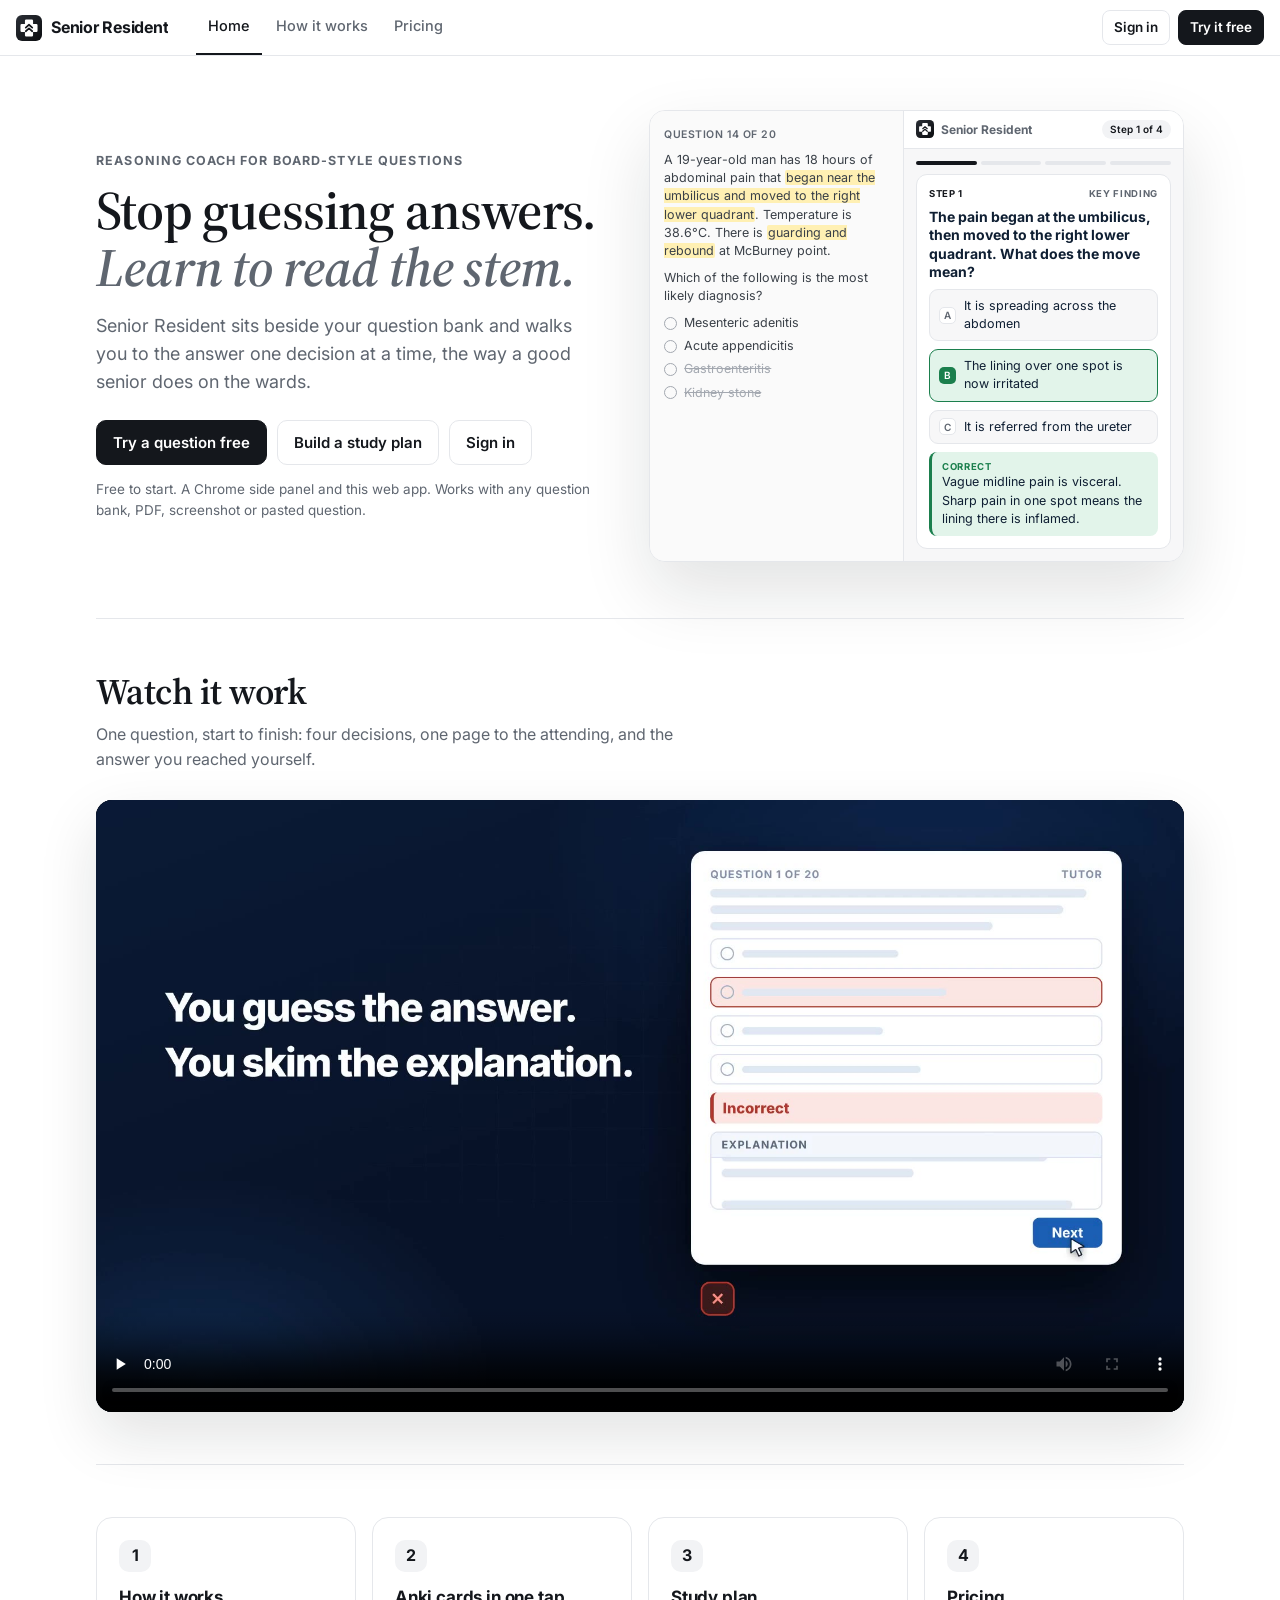
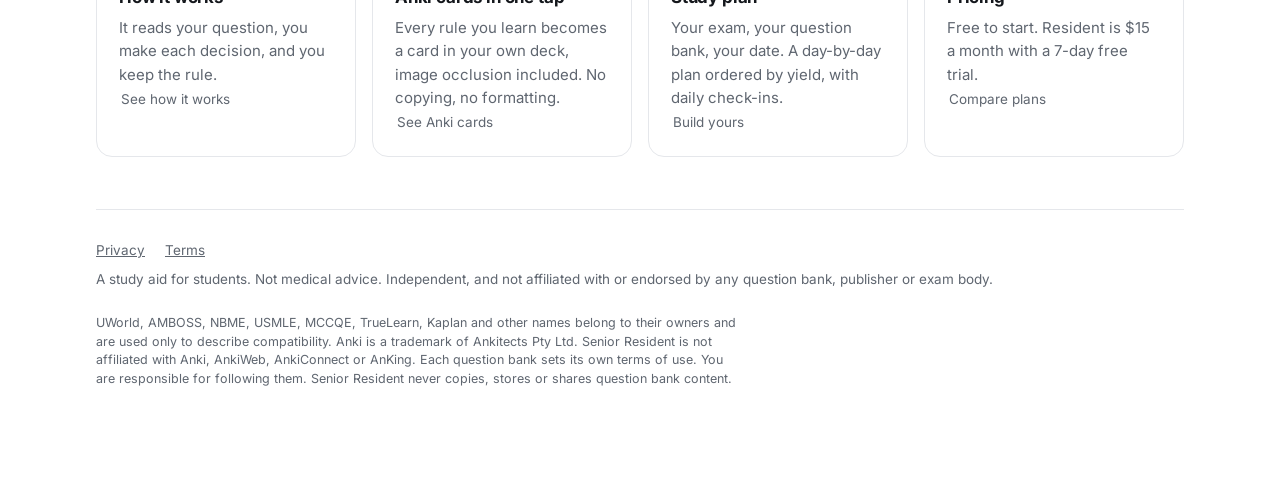
==== index.html @ d5985047 "Split the website from the portal: static landing pages at the root, /app/ is the portal with one fr" ====
<!doctype html>
<html lang="en">
<head>
<meta charset="utf-8">
<meta name="viewport" content="width=device-width,initial-scale=1,viewport-fit=cover">
<title>Senior Resident: reasoning coach for board-style questions</title>
<meta name="description" content="A reasoning coach for board-style questions. It walks you to the answer one decision at a time, turns what you learn into Anki cards, and builds your study plan.">
<meta property="og:title" content="Senior Resident">
<meta property="og:description" content="A reasoning coach for board-style questions. It walks you to the answer one decision at a time, turns what you learn into Anki cards, and builds your study plan.">
<meta property="og:image" content="assets/promo-poster.jpg">
<link rel="icon" href="assets/logo.svg" type="image/svg+xml">
<link rel="preconnect" href="https://fonts.googleapis.com">
<link rel="stylesheet" href="https://fonts.googleapis.com/css2?family=Inter:wght@400;500;600;700&family=Source+Serif+4:ital,opsz,wght@0,8..60,600;1,8..60,600&display=swap">
<link rel="stylesheet" href="app/app.css?v=66">
<script>if(location.hash==='#how')location.replace('how.html');else if(/^#(pricing|plans)$/.test(location.hash))location.replace('pricing.html');else if(/^#(coach|plan|exam|stats|try|signin|signup)$/.test(location.hash))location.replace('app/'+location.hash);</script>
</head>
<body class="site home landing">
<header class="top"><a class="brand" href="./"><svg viewBox="0 0 64 64" width="26" height="26" aria-hidden="true"><defs><linearGradient id="lg" x1="0" y1="0" x2="1" y2="1"><stop offset="0" stop-color="#2b2f36"/><stop offset="1" stop-color="#0b0d10"/></linearGradient></defs><rect width="64" height="64" rx="15" fill="url(#lg)"/><path d="M25 11h14a3 3 0 0 1 3 3v8h8a3 3 0 0 1 3 3v14a3 3 0 0 1-3 3h-8v8a3 3 0 0 1-3 3H25a3 3 0 0 1-3-3v-8h-8a3 3 0 0 1-3-3V25a3 3 0 0 1 3-3h8v-8a3 3 0 0 1 3-3z" fill="#fff"/><path d="M24 31l8-7 8 7M24 40l8-7 8 7" fill="none" stroke="#14171c" stroke-width="4.2" stroke-linecap="round" stroke-linejoin="round"/></svg><span>Senior Resident</span></a>
<nav class="sitetabs" aria-label="Site"><a href="./" class="on">Home</a><a href="how.html">How it works</a><a href="pricing.html">Pricing</a></nav><span class="spacer"></span>
<nav class="lnav"><a class="btn ghost sm" href="app/#signin">Sign in</a><a class="btn sm" href="app/#try">Try it free</a></nav></header>
<div class="wrap"><div id="stage"><div class="hm"><section class="hm-hero"><div><p class="hm-eye">Reasoning coach for board-style questions</p><h1>Stop guessing answers. <em>Learn to read the stem.</em></h1><p class="hm-lede">Senior Resident sits beside your question bank and walks you to the answer one decision at a time, the way a good senior does on the wards.</p><div class="hm-cta"><a href="app/#try" class="btn">Try a question free</a><a href="app/#plan" class="btn ghost">Build a study plan</a><a href="app/#signin" class="btn ghost">Sign in</a></div><p class="hm-fine">Free to start. A Chrome side panel and this web app. Works with any question bank, PDF, screenshot or pasted question.</p></div><div class="hm-mock" aria-hidden="true"><div class="q"><span class="bar2">Question 14 of 20</span><p>A 19-year-old man has 18 hours of abdominal pain that <mark>began near the umbilicus and moved to the right lower quadrant</mark>. Temperature is 38.6°C. There is <mark>guarding and rebound</mark> at McBurney point.</p><p>Which of the following is the most likely diagnosis?</p><ol><li>Mesenteric adenitis</li><li>Acute appendicitis</li><li class="out">Gastroenteritis</li><li class="out">Kidney stone</li></ol></div><div class="p"><div class="ph"><svg viewBox="0 0 64 64" width="26" height="26" aria-hidden="true"><defs><linearGradient id="lg" x1="0" y1="0" x2="1" y2="1"><stop offset="0" stop-color="#2b2f36"></stop><stop offset="1" stop-color="#0b0d10"></stop></linearGradient></defs><rect width="64" height="64" rx="15" fill="url(#lg)"></rect><path d="M25 11h14a3 3 0 0 1 3 3v8h8a3 3 0 0 1 3 3v14a3 3 0 0 1-3 3h-8v8a3 3 0 0 1-3 3H25a3 3 0 0 1-3-3v-8h-8a3 3 0 0 1-3-3V25a3 3 0 0 1 3-3h8v-8a3 3 0 0 1 3-3z" fill="#fff"></path><path d="M24 31l8-7 8 7M24 40l8-7 8 7" fill="none" stroke="#14171c" stroke-width="4.2" stroke-linecap="round" stroke-linejoin="round"></path></svg>Senior Resident<span>Step 1 of 4</span></div><div class="pb"><div class="prog"><i class="n"></i><i></i><i></i><i></i></div><div class="cd"><div class="st">Step 1 <b>Key finding</b></div><h4>The pain began at the umbilicus, then moved to the right lower quadrant. What does the move mean?</h4><div class="o"><kbd>A</kbd>It is spreading across the abdomen</div><div class="o g"><kbd>B</kbd>The lining over one spot is now irritated</div><div class="o"><kbd>C</kbd>It is referred from the ureter</div><div class="fbk"><b>Correct</b>Vague midline pain is visceral. Sharp pain in one spot means the lining there is inflamed.</div></div></div></div></div></section><section class="hm-sec hm-vid"><div class="hm-vidhd"><h2>Watch it work</h2><p class="hm-sub">One question, start to finish: four decisions, one page to the attending, and the answer you reached yourself.</p></div><div class="hm-video"><video controls="" playsinline="" preload="none" poster="assets/promo-poster.jpg" src="assets/promo.mp4?v=2"></video></div></section><section class="hm-sec"><div class="hm-steps hm-links"><div><h3>How it works</h3><p>It reads your question, you make each decision, and you keep the rule.</p><a href="how.html" class="lnk">See how it works</a></div><div><h3>Anki cards in one tap</h3><p>Every rule you learn becomes a card in your own deck, image occlusion included. No copying, no formatting.</p><a href="how.html" class="lnk">See Anki cards</a></div><div><h3>Study plan</h3><p>Your exam, your question bank, your date. A day-by-day plan ordered by yield, with daily check-ins.</p><a href="app/#plan" class="lnk">Build yours</a></div><div><h3>Pricing</h3><p>Free to start. Resident is $15 a month with a 7-day free trial.</p><a href="pricing.html" class="lnk">Compare plans</a></div></div></section><footer class="hm-foot"><a href="privacy.html" target="_blank" rel="noopener">Privacy</a><a href="terms.html" target="_blank" rel="noopener">Terms</a><span>A study aid for students. Not medical advice. Independent, and not affiliated with or endorsed by any question bank, publisher or exam body.</span><span class="hm-legal">UWorld, AMBOSS, NBME, USMLE, MCCQE, TrueLearn, Kaplan and other names belong to their owners and are used only to describe compatibility. Anki is a trademark of Ankitects Pty Ltd. Senior Resident is not affiliated with Anki, AnkiWeb, AnkiConnect or AnKing. Each question bank sets its own terms of use. You are responsible for following them. Senior Resident never copies, stores or shares question bank content.</span></footer></div></div></div>
</body>
</html>
---- app/app.css ----
/* Senior Resident. One reading column: top bar, question tabs, progress, a single step card. */
:root{
  --bg:#ffffff; --surface:#ffffff; --raised:#f7f7f8; --fg:#14171c; --muted:#5f6670; --line:#e5e7eb;
  --brand:#14171c; --brand-2:#2b2f36; --brand-ink:#14171c; --brand-soft:#f2f3f5; --brand-fg:#ffffff;
  --good:#1b7f4d; --good-soft:#e2f4ea; --warn:#8f5a00; --warn-soft:#fbefd9; --bad:#b3362b; --bad-soft:#fbe6e3;
  --gold:#a66a00; --gold-soft:#fff4d8;
  --shadow:0 1px 2px rgba(20,23,28,.04),0 4px 16px rgba(20,23,28,.05);
  --font:'Inter',system-ui,-apple-system,'Segoe UI',Roboto,sans-serif;
  color-scheme:light;
}
*{box-sizing:border-box}
[hidden]{display:none!important}
html{-webkit-text-size-adjust:100%}
body{margin:0;background:var(--bg);color:var(--fg);font-family:var(--font);font-size:16px;line-height:1.55;-webkit-font-smoothing:antialiased}
button,input,textarea{font:inherit;color:inherit}
h2{font-size:18px;line-height:1.35;margin:0;letter-spacing:-.01em;text-wrap:balance}
h3{font-size:13px;margin:0 0 6px;letter-spacing:.06em;text-transform:uppercase;color:var(--muted);font-weight:600}
p{margin:0}
a{color:var(--brand)}
.muted{color:var(--muted)} .sm{font-size:13.5px} .c{text-align:center;justify-content:center}
.spacer{flex:1}
:focus-visible{outline:3px solid var(--brand-2);outline-offset:2px;border-radius:6px}

.top{position:sticky;top:0;z-index:20;display:flex;align-items:center;gap:10px;height:56px;background:color-mix(in srgb,var(--surface) 92%,transparent);backdrop-filter:saturate(1.4) blur(10px);border-bottom:1px solid var(--line);
  padding:0 max(16px,env(safe-area-inset-right,0px)) 0 max(16px,env(safe-area-inset-left,0px))}
.brand{display:flex;align-items:center;gap:9px;font-weight:700;font-size:16px;letter-spacing:-.015em;color:var(--fg);text-decoration:none;min-width:0}
.brand span{white-space:nowrap;overflow:hidden;text-overflow:ellipsis}
.nav{display:flex;gap:4px}
.ib{width:36px;height:36px;display:grid;place-items:center;border:0;border-radius:10px;background:none;color:var(--muted);cursor:pointer;font-weight:700;font-size:14px}
.ib:hover{background:var(--raised);color:var(--fg)} .ib.on{background:var(--brand-soft);color:var(--brand)}
.ib.av{background:var(--brand);color:var(--brand-fg);border-radius:50%;width:30px;height:30px;margin:3px}
.pill{border:1px solid var(--line);background:var(--surface);color:var(--muted);border-radius:999px;padding:4px 11px;font-size:12.5px;font-weight:600;cursor:pointer;display:inline-flex;align-items:center;gap:4px;white-space:nowrap}
.pill:hover{border-color:var(--brand-2);color:var(--fg)}
.pill.pro{background:var(--gold-soft);color:var(--gold);border-color:transparent} .pill.out{background:var(--bad-soft);color:var(--bad);border-color:transparent}
.pill.beta{background:var(--brand-soft);color:var(--brand);border-color:transparent}

.wrap{max-width:760px;margin:0 auto;display:flex;flex-direction:column;gap:14px;min-width:0;
  padding:18px max(16px,env(safe-area-inset-right,0px)) 64px max(16px,env(safe-area-inset-left,0px))}
#stage{display:flex;flex-direction:column;gap:14px;min-width:0}
.tabs{display:flex;gap:6px;overflow-x:auto;scrollbar-width:none;padding:2px}
.tabs::-webkit-scrollbar{display:none}
.tab{flex:none;display:flex;align-items:center;gap:7px;max-width:220px;font-size:13.5px;font-weight:600;color:var(--muted);background:var(--surface);border:1px solid var(--line);border-radius:999px;padding:6px 12px;cursor:pointer}
.tab span{overflow:hidden;text-overflow:ellipsis;white-space:nowrap}
.tab em{font-style:normal;font-weight:500;opacity:.55;font-size:.78em}
.qhead .lv.nar{background:var(--brand-soft);color:var(--brand);border-color:transparent}
.tab i{flex:none;width:7px;height:7px;border-radius:50%;background:var(--line)}
.tab.done i{background:var(--good)} .tab.busy i{background:var(--brand-2);animation:blink 1s infinite ease-in-out}
.tab[aria-selected="true"]{color:var(--fg);border-color:var(--brand);box-shadow:0 0 0 1px var(--brand)}

.panel,.card{background:var(--surface);border:1px solid var(--line);border-radius:14px;padding:18px;display:flex;flex-direction:column;gap:14px;min-width:0;box-shadow:var(--shadow)}
.panel.hero{background:linear-gradient(160deg,var(--brand-soft),var(--surface) 70%)}
.row{display:flex;gap:10px;flex-wrap:wrap;align-items:center}
.btn{display:inline-flex;align-items:center;justify-content:center;gap:7px;font-weight:600;font-size:15px;border-radius:10px;padding:10px 16px;cursor:pointer;border:1.5px solid var(--brand);background:var(--brand);color:var(--brand-fg);text-decoration:none;transition:transform .08s,filter .15s}
.btn:hover{filter:brightness(1.07)} .btn:active{transform:translateY(1px)}
.btn.ghost{background:transparent;color:var(--brand);border-color:var(--line)} .btn.ghost:hover{border-color:var(--brand);filter:none}
.btn.sm{padding:6px 11px;font-size:13.5px;border-radius:8px} .btn.wide{width:100%}
.btn[disabled]{opacity:.4;cursor:not-allowed}
.lnk{background:none;border:0;padding:2px;color:var(--muted);font-size:13.5px;cursor:pointer;text-decoration:underline;text-underline-offset:3px}
.lnk:hover{color:var(--fg)}
.inp,textarea{width:100%;background:var(--raised);border:1.5px solid var(--line);border-radius:10px;padding:10px 12px}
textarea{min-height:76px;resize:vertical}
.inp:focus,textarea:focus{outline:0;border-color:var(--brand-2);box-shadow:0 0 0 3px color-mix(in srgb,var(--brand-2) 22%,transparent)}
.seg{display:inline-flex;align-self:flex-start;max-width:100%;border:1.5px solid var(--line);border-radius:10px;overflow:hidden;background:var(--raised)}
.seg button{border:0;background:none;padding:7px 13px;font-size:14px;font-weight:600;color:var(--muted);cursor:pointer;display:inline-flex;align-items:center;gap:4px}
.seg button[aria-checked="true"]{background:var(--brand);color:var(--brand-fg)}
.drop{display:flex;flex-direction:column;align-items:center;gap:4px;text-align:center;cursor:pointer;border:2px dashed var(--line);border-radius:12px;padding:24px 16px;background:var(--raised);position:relative}
.drop.over,.drop:hover{border-color:var(--brand-2);background:var(--brand-soft)}
.drop input{position:absolute;width:1px;height:1px;opacity:0;pointer-events:none}
.thumbs{display:flex;gap:10px;flex-wrap:wrap}
.thumb{position:relative;width:96px}
.thumb img{display:block;width:96px;height:72px;object-fit:cover;border-radius:8px;border:1px solid var(--line);cursor:zoom-in}
.thumb button{position:absolute;top:-6px;right:-6px;width:22px;height:22px;border-radius:50%;cursor:pointer;font-size:13px;line-height:1;border:1px solid var(--line);background:var(--surface)}
.thumb span{position:absolute;left:5px;bottom:5px;font-size:11px;font-weight:700;background:rgba(0,0,0,.6);color:#fff;border-radius:5px;padding:0 5px}
.modes{display:flex;flex-wrap:wrap;gap:6px 18px}
.check{display:flex;gap:8px;align-items:flex-start;font-size:14px;color:var(--muted);cursor:pointer}
.check input{margin-top:4px;accent-color:var(--brand)}

.qhead{display:flex;align-items:center;gap:8px;font-size:12.5px;color:var(--muted);min-width:0}
.qhead .src{font-weight:600;color:var(--fg);overflow:hidden;text-overflow:ellipsis;white-space:nowrap}
.qhead .lv{border:1px solid var(--line);border-radius:999px;padding:1px 8px;font-weight:600}
.stem{background:var(--surface);border:1px solid var(--line);border-radius:12px;padding:10px 14px;font-size:14.5px}
.stem summary{cursor:pointer;font-weight:600;color:var(--muted);font-size:13.5px}
.stem .txt{white-space:pre-wrap;overflow-wrap:anywhere;margin-top:10px} .stem .thumbs{margin-top:10px}
.bar{display:flex;gap:5px}
.bar i{flex:1;height:6px;border-radius:3px;background:var(--line);transition:background .25s}
.bar i.done{background:var(--brand)} .bar i.done.slip{background:var(--warn)} .bar i.now{background:var(--brand-2);opacity:.45}
.card{padding:20px 18px;gap:14px}
.card .step{display:flex;justify-content:space-between;gap:10px;font-size:12px;font-weight:600;letter-spacing:.06em;text-transform:uppercase;color:var(--brand)}
.card .step em{font-style:normal;color:var(--muted)}
.card h2{font-size:19px}
.card .sub{margin:-6px 0 0;color:var(--muted);font-size:14.5px}
.opts{display:flex;flex-direction:column;gap:8px}
.opt{text-align:left;width:100%;background:var(--raised);border:1.5px solid var(--line);border-radius:12px;padding:12px 12px;cursor:pointer;display:flex;gap:11px;align-items:flex-start;min-width:0;transition:border-color .12s,background .12s,transform .08s}
.opt:hover{border-color:var(--brand-2)} .opt:active{transform:scale(.995)}
.opt kbd{flex:none;font:600 12px/1 var(--font);width:22px;height:22px;margin-top:1px;border-radius:6px;border:1.5px solid var(--line);background:var(--surface);color:var(--muted);display:grid;place-items:center}
.opt .t{min-width:0;overflow-wrap:anywhere;flex:1}
.opt .x{flex:none;margin:-3px -4px -3px 2px;padding:4px 7px;border-radius:6px;font-size:12px;font-weight:600;color:var(--muted);text-decoration:line-through;opacity:0;transition:opacity .12s}
.opt:hover .x,.opt.crossed .x,.opt.ruled .x{opacity:.8} .opt .x:hover{background:var(--line);opacity:1}
@media (hover:none){.opt .x{opacity:.6}}
.opt.sel kbd{color:#fff;border-color:transparent}
.opt.r-good{border-color:var(--good);background:var(--good-soft)} .opt.r-good.sel kbd{background:var(--good)}
.opt.r-bad{border-color:var(--bad);background:var(--bad-soft)} .opt.r-bad kbd{background:var(--bad)}
.opt.r-warn{border-color:var(--warn);background:var(--warn-soft)} .opt.r-warn kbd{background:var(--warn)}
.opt.crossed{opacity:.55} .opt.crossed .t{text-decoration:line-through;color:var(--muted)}
.opt.ruled .t{text-decoration:line-through;text-decoration-thickness:2px;text-decoration-color:var(--good)}
.othl{align-self:flex-start;font-size:13.5px;color:var(--muted);background:none;border:0;padding:2px;cursor:pointer}
.othl:hover,.othl.on{color:var(--fg)}
.fb{border-radius:12px;padding:12px 14px;font-size:15px;border-left:4px solid;overflow-wrap:anywhere}
.fb b{display:block;font-size:12px;letter-spacing:.06em;text-transform:uppercase;margin-bottom:2px}
.fb.good{background:var(--good-soft);border-color:var(--good)} .fb.good b{color:var(--good)}
.fb.warn{background:var(--warn-soft);border-color:var(--warn)} .fb.warn b{color:var(--warn)}
.fb.bad{background:var(--bad-soft);border-color:var(--bad)} .fb.bad b{color:var(--bad)}
.fb.note{background:var(--brand-soft);border-color:var(--brand)} .fb.note b{color:var(--brand)}
.foot{border-top:1px solid var(--line);padding-top:14px;margin-top:2px}
.pagebtn{align-self:flex-start;display:inline-flex;align-items:center;gap:8px;border:1px dashed var(--line);background:none;border-radius:999px;padding:7px 14px 7px 11px;font-size:14px;color:var(--muted);cursor:pointer}
.pagebtn b{color:var(--fg);font-weight:600} .pagebtn svg{color:var(--brand)} .pagebtn:hover{border-color:var(--brand);border-style:solid;color:var(--fg)}
.pagebox{border:1px solid var(--line);border-radius:14px;background:var(--raised);padding:12px;display:flex;flex-direction:column;gap:10px}
.pagehd{display:flex;align-items:center;gap:7px;font-size:14px} .pagehd svg{color:var(--brand)}
.pagehd>span:not(.spacer){font-size:11.5px;font-weight:600;color:var(--good);background:var(--good-soft);border-radius:999px;padding:1px 8px}
.pg{max-width:92%;border-radius:14px;padding:9px 12px;font-size:15px;white-space:pre-wrap;overflow-wrap:anywhere}
.pg i{display:block;font-style:normal;font-size:11px;font-weight:700;letter-spacing:.06em;text-transform:uppercase;color:var(--brand);margin-bottom:2px}
.pg.att{align-self:flex-start;background:var(--surface);border:1px solid var(--line);border-bottom-left-radius:4px}
.pg.me{align-self:flex-end;background:var(--brand);color:var(--brand-fg);border-bottom-right-radius:4px}
.chips button[disabled]{opacity:.45;cursor:not-allowed}

.reveal{display:flex;flex-direction:column;gap:16px}
.reveal ul{margin:0;padding-left:18px} .reveal li{margin:4px 0}
.answer{background:linear-gradient(135deg,var(--brand),var(--brand-ink));color:#fff;border-radius:12px;padding:14px 16px;font-size:16.5px;font-weight:600;line-height:1.4}
.answer b,.pearl b{display:block;font-size:11.5px;letter-spacing:.08em;text-transform:uppercase;opacity:.8;margin-bottom:3px;font-weight:600}
.pearl{background:#fafaf9;border:1px solid var(--line);box-shadow:0 2px 10px rgba(20,23,28,.07);border-radius:12px;padding:12px 14px;font-size:15px}
.pearl b{color:var(--fg);opacity:.75} .pearl .trap{display:block;margin-top:10px;padding-top:10px;border-top:1px dashed var(--line)}
.recap{list-style:none;padding:0!important;display:flex;flex-direction:column;gap:6px}
.recap li{display:flex;gap:9px;align-items:flex-start;margin:0!important;font-size:14.5px}
.recap li b{display:block;font-size:12px;color:var(--muted);font-weight:600}
.mk{flex:none;width:20px;height:20px;border-radius:50%;display:grid;place-items:center;margin-top:2px}
.ok .mk,.mk.ok{background:var(--good-soft);color:var(--good)} .slip .mk,.mk.slip{background:var(--warn-soft);color:var(--warn)}
.tbl{overflow-x:auto;border:1px solid var(--line);border-radius:10px}
table{border-collapse:collapse;width:100%;min-width:500px;font-size:14px}
th,td{border-bottom:1px solid var(--line);padding:8px 10px;text-align:left;vertical-align:top}
tr:last-child td{border-bottom:0} th{background:var(--raised);font-size:12.5px;color:var(--muted)}
tr.me td{background:var(--good-soft)}
.chat{display:flex;flex-direction:column;gap:10px;border-top:1px solid var(--line);padding-top:16px}
.bub{border-radius:12px;padding:10px 12px;font-size:15px;white-space:pre-wrap;overflow-wrap:anywhere}
.bub.me{background:var(--brand);color:var(--brand-fg);align-self:flex-end;max-width:88%;border-bottom-right-radius:4px}
.bub.ai{background:var(--raised);border:1px solid var(--line);border-bottom-left-radius:4px}
.chips{display:flex;flex-wrap:wrap;gap:6px}
.chips button{border:1px solid var(--line);background:var(--surface);border-radius:999px;padding:6px 12px;font-size:13.5px;cursor:pointer;color:var(--brand);font-weight:500}
.chips button:hover{border-color:var(--brand)}
.askrow{display:flex;gap:8px;align-items:flex-end}
.askrow textarea{min-height:44px;resize:none}

.wait{display:flex;gap:12px;align-items:center;color:var(--muted);font-size:15px}
.dots{display:inline-flex;gap:4px}
.dots i{width:7px;height:7px;border-radius:50%;background:var(--brand);opacity:.35}
.skel{display:flex;flex-direction:column;gap:10px}
.skel i,.skel b{display:block;border-radius:8px;background:linear-gradient(90deg,var(--line) 25%,var(--raised) 50%,var(--line) 75%);background-size:200% 100%}
.skel i{height:14px} .skel i:first-child{height:11px} .skel b{height:46px;border-radius:12px;opacity:.7}
.paywall{display:flex;flex-direction:column;align-items:center;text-align:center;gap:10px;padding:14px 4px}
.paywall svg{width:44px;height:44px}

.tiles{display:grid;grid-template-columns:repeat(3,minmax(0,1fr));gap:10px}
.tiles div{background:var(--surface);border:1px solid var(--line);border-radius:14px;padding:14px;box-shadow:var(--shadow);min-width:0}
.tiles b{display:block;font-size:26px;line-height:1.1;letter-spacing:-.02em;font-variant-numeric:tabular-nums}
.tiles span{font-size:12.5px;color:var(--muted)}
.prof{display:flex;flex-direction:column;gap:9px}
.prof div{display:grid;grid-template-columns:118px minmax(0,1fr) 40px 26px;gap:10px;align-items:center;font-size:14px}
.prof i{height:8px;border-radius:4px;background:var(--line);overflow:hidden;display:block}
.prof u{display:block;height:100%;border-radius:4px;background:var(--good)} .prof u.mid{background:var(--warn)} .prof u.lo{background:var(--bad)}
.prof em{font-style:normal;font-weight:600;text-align:right;font-variant-numeric:tabular-nums} .prof small{color:var(--muted);text-align:right}
.pearls{display:flex;flex-direction:column;gap:10px}
.pearls article{border:1px solid var(--line);border-radius:12px;padding:12px 14px;display:flex;flex-direction:column;gap:6px;font-size:15px;background:var(--raised)}
.ph{display:flex;gap:8px;align-items:center;font-size:12px;color:var(--muted);min-width:0}
.ph span{background:var(--brand-soft);color:var(--brand);border-radius:999px;padding:1px 8px;font-weight:600;white-space:nowrap}
.ph em{font-style:normal;overflow:hidden;text-overflow:ellipsis;white-space:nowrap}
.pearls .trap{font-size:14px;color:var(--muted)} .pearls .trap b{color:var(--fg);margin-right:6px;font-size:12px;text-transform:uppercase;letter-spacing:.05em}
.hist{display:flex;flex-direction:column}
.hist div{display:flex;gap:10px;align-items:center;border-top:1px solid var(--line);padding:8px 0;font-size:14.5px;min-width:0}
.hist div:first-child{border-top:0}
.hist b{font-weight:500;flex:1;min-width:0;overflow:hidden;text-overflow:ellipsis;white-space:nowrap} .hist span:last-child{color:var(--muted);font-size:13px;white-space:nowrap}
.hist .mk{margin:0}

.auth form{display:flex;flex-direction:column;gap:10px}
#gis{display:flex;justify-content:center;min-height:44px}
.or{display:flex;align-items:center;gap:10px;color:var(--muted);font-size:13px}
.or::before,.or::after{content:"";flex:1;border-top:1px solid var(--line)}
.er{color:var(--bad);font-size:13.5px;min-height:1px}
.okline{display:inline-flex;gap:6px;align-items:center;color:var(--good);font-weight:600}
.pref{display:flex;justify-content:space-between;align-items:center;gap:10px;flex-wrap:wrap;font-size:15px}
.legal{display:flex;flex-wrap:wrap;gap:6px 14px;font-size:12.5px;color:var(--muted);justify-content:center;text-align:center}
.legal a{color:var(--muted)}

.exlist{display:flex;flex-direction:column}
.exrow{display:flex;align-items:center;gap:12px;border-top:1px solid var(--line);padding:10px 0;min-width:0}
.exrow:first-child{border-top:0}
.exopen{flex:1;min-width:0;display:flex;align-items:center;gap:12px;background:none;border:0;text-align:left;cursor:pointer;padding:2px;color:var(--fg)}
.exopen svg{color:var(--brand);flex:none} .exopen span{min-width:0;display:flex;flex-direction:column}
.exopen b{font-weight:600;overflow:hidden;text-overflow:ellipsis;white-space:nowrap} .exopen em{font-style:normal;font-size:13px;color:var(--muted)}
.exsc{font-weight:700;font-variant-numeric:tabular-nums;background:var(--brand-soft);color:var(--brand);border-radius:999px;padding:2px 10px;font-size:13.5px} .exsc.new{background:var(--raised);color:var(--muted)}
.exbar{display:flex;align-items:center;gap:12px;min-width:0;font-size:14.5px}
.exbar b{overflow:hidden;text-overflow:ellipsis;white-space:nowrap;min-width:0}
.extime{font-variant-numeric:tabular-nums;font-weight:700;background:var(--surface);border:1px solid var(--line);border-radius:8px;padding:4px 10px}
.exstem{font-size:17px!important;font-weight:500;line-height:1.55;white-space:pre-wrap;letter-spacing:0!important}
.opt.on{border-color:var(--brand);background:var(--brand-soft)} .opt.on kbd{background:var(--brand);color:#fff;border-color:transparent}
.opt[disabled]{cursor:default}
.flagb{display:inline-flex;align-items:center;gap:5px;background:none;border:0;color:var(--muted);font:inherit;font-size:12px;letter-spacing:.06em;text-transform:uppercase;font-weight:600;cursor:pointer;padding:0}
.flagb.on{color:var(--warn)}
.exnav,.exgrid{display:grid;grid-template-columns:repeat(auto-fill,minmax(40px,1fr));gap:6px}
.exnav button,.exgrid button{height:36px;border-radius:8px;border:1.5px solid var(--line);background:var(--surface);font-weight:600;font-size:13.5px;cursor:pointer;color:var(--muted);font-variant-numeric:tabular-nums;position:relative}
.exnav .ans{background:var(--brand-soft);color:var(--brand);border-color:transparent} .exnav .cur,.exgrid .cur{border-color:var(--brand);box-shadow:0 0 0 1px var(--brand);color:var(--fg)}
.exnav .flg::after,.exgrid .flg::after{content:"";position:absolute;top:3px;right:3px;width:7px;height:7px;border-radius:50%;background:var(--warn)}
.exgrid .ok{background:var(--good-soft);color:var(--good);border-color:transparent} .exgrid .no{background:var(--bad-soft);color:var(--bad);border-color:transparent} .exgrid .nk{border-style:dashed}
.legend{display:flex;flex-wrap:wrap;gap:6px 14px;font-size:12.5px;color:var(--muted);align-items:center}
.legend i{width:11px;height:11px;border-radius:3px;display:inline-block;margin-right:-8px;border:1.5px solid var(--line)} .legend i.ok{background:var(--good-soft);border-color:var(--good)} .legend i.no{background:var(--bad-soft);border-color:var(--bad)} .legend i.nk{border-style:dashed}
.exres{flex-direction:row;align-items:center;gap:18px}
.ring{flex:none;width:92px;height:92px;border-radius:50%;display:grid;place-items:center;background:conic-gradient(var(--brand) calc(var(--p)*1%),var(--line) 0);position:relative}
.ring::before{content:"";position:absolute;inset:9px;border-radius:50%;background:var(--surface)} .ring b{position:relative;font-size:22px;letter-spacing:-.02em;font-variant-numeric:tabular-nums}
.zoom{position:fixed;inset:0;z-index:50;background:rgba(0,0,0,.85);display:flex;align-items:center;justify-content:center;padding:20px;cursor:zoom-out}
.zoom img{max-width:100%;max-height:100%;border-radius:8px}
.modal{position:fixed;inset:0;z-index:40;background:rgba(8,16,28,.55);backdrop-filter:blur(3px);display:flex;align-items:center;justify-content:center;padding:16px;overflow:auto}
.sheet{position:relative;width:100%;max-width:420px;background:var(--surface);border-radius:18px;padding:24px 20px 20px;display:flex;flex-direction:column;gap:16px;box-shadow:0 20px 60px rgba(0,0,0,.35)}
.sheet .close{position:absolute;top:10px;right:12px;border:0;background:none;font-size:22px;color:var(--muted);cursor:pointer;width:32px;height:32px;border-radius:8px}
.ph2{display:flex;align-items:center;gap:10px} .ph2 svg{width:34px;height:34px} .ph2 h2{font-size:20px}
.perks{list-style:none;margin:0;padding:0;display:flex;flex-direction:column;gap:8px;font-size:15px}
.perks li{display:flex;gap:9px;align-items:center} .perks svg{color:var(--good);flex:none}
.prices{display:grid;grid-template-columns:1fr 1fr;gap:10px}
.price{position:relative;border:1.5px solid var(--line);background:var(--raised);border-radius:14px;padding:16px 10px 12px;cursor:pointer;display:flex;flex-direction:column;align-items:center;gap:1px}
.prices.one{grid-template-columns:1fr} .prices.one .price{cursor:default}
.price:hover,.price:first-child{border-color:var(--brand)} .price:first-child{background:var(--brand-soft)}
.price b{font-size:26px;letter-spacing:-.02em} .price span{font-size:13.5px;color:var(--muted)} .price em{font-style:normal;font-size:12.5px;color:var(--muted);margin-top:4px}
.price .tag{position:absolute;top:-10px;background:var(--brand);color:var(--brand-fg);font-size:11px;font-weight:700;border-radius:999px;padding:2px 9px}

html.embed body{font-size:15px;zoom:.88}
html.embed .top{height:48px;gap:6px} html.embed .brand{gap:7px} html.embed .brand span{font-size:14.5px} html.embed .ib{width:32px;height:32px} html.embed .nav{gap:1px} html.embed .pill{padding:3px 8px;font-size:11.5px}
html.embed .wrap{padding-top:12px;gap:12px}
html.embed .card{padding:16px 14px} html.embed .panel{padding:14px}
html.embed .card h2{font-size:17px}
@media (max-width:420px){
  .pill{padding:3px 8px;font-size:11.5px} .top{gap:6px} .brand span{font-size:15px}
  .prof div{grid-template-columns:96px minmax(0,1fr) 36px 22px;gap:8px}
  .tiles b{font-size:22px} .tiles div{padding:11px}
}
@media (max-width:340px){ .brand span{display:none} }
@media (prefers-reduced-motion:no-preference){
  .dots i{animation:blink 1s infinite ease-in-out}.dots i:nth-child(2){animation-delay:.15s}.dots i:nth-child(3){animation-delay:.3s}
  @keyframes blink{0%,100%{opacity:.25}50%{opacity:1}}
  .skel i,.skel b{animation:shim 1.3s infinite linear} @keyframes shim{to{background-position:-200% 0}}
  .fb,.reveal>*{animation:in .22s ease-out both}
  @keyframes in{from{opacity:0;transform:translateY(4px)}to{opacity:1;transform:none}}
  .sheet{animation:pop .2s ease-out} @keyframes pop{from{opacity:0;transform:scale(.97)}to{opacity:1;transform:none}}
}

/* second chance */
.sctog{display:flex;gap:12px;align-items:flex-start;width:100%;text-align:left;background:var(--surface-2,transparent);border:1px solid var(--line);border-radius:12px;padding:12px 14px;margin:12px 0;cursor:pointer;color:inherit;font:inherit}
.sctog i{flex:none;width:38px;height:22px;border-radius:999px;background:var(--line);position:relative;transition:background .18s;margin-top:2px}
.sctog i::after{content:"";position:absolute;top:2px;left:2px;width:18px;height:18px;border-radius:50%;background:#fff;box-shadow:0 1px 3px rgba(0,0,0,.25);transition:transform .18s}
.sctog.on i{background:var(--brand)}.sctog.on i::after{transform:translateX(16px)}
.sctog b{display:block}.sctog em{display:block;font-style:normal;font-size:.86em;opacity:.7;margin-top:2px;line-height:1.4}
.scline{margin:6px 0 0;color:var(--brand)}
.revkey{display:flex;gap:16px;align-items:center;flex-wrap:wrap;border-left:4px solid var(--brand)}.revkey>div{flex:1;min-width:220px}.revkey h2{margin:0 0 4px}
.exgrid button.sc{background:rgba(245,158,11,.18);border-color:#f59e0b;color:inherit}.legend i.sc{background:#f59e0b}
.opt.crossed.r-bad .t{text-decoration:line-through;opacity:.6}

/* help */
.helpfab{position:fixed;right:max(14px,env(safe-area-inset-right,0px));bottom:calc(14px + env(safe-area-inset-bottom,0px));z-index:30;display:inline-flex;align-items:center;gap:7px;border:1px solid var(--line);background:var(--surface);color:var(--fg);border-radius:999px;padding:9px 14px;font:inherit;font-size:13.5px;font-weight:600;cursor:pointer;box-shadow:0 6px 20px rgba(15,31,51,.16)}
.helpfab:hover{border-color:var(--brand)}.helpfab svg{color:var(--brand)}
html.embed .helpfab{padding:8px}html.embed .helpfab span{display:none}
.sheet.help{max-width:460px;gap:12px}
.hlog{display:flex;flex-direction:column;gap:8px;max-height:44vh;min-height:90px;overflow:auto;padding:2px}
.hm{max-width:88%;border-radius:14px;padding:9px 12px;font-size:14.5px;line-height:1.45;white-space:pre-wrap;overflow-wrap:anywhere}
.hm.me{align-self:flex-end;background:var(--brand);color:var(--brand-fg);border-bottom-right-radius:4px}
.hm.ai{align-self:flex-start;background:var(--raised);border:1px solid var(--line);border-bottom-left-radius:4px}
.dotsw{display:flex;gap:5px;padding:13px 14px}.dotsw i{width:7px;height:7px;border-radius:50%;background:var(--muted);animation:hb 1s infinite}.dotsw i:nth-child(2){animation-delay:.15s}.dotsw i:nth-child(3){animation-delay:.3s}@keyframes hb{0%,60%,100%{opacity:.3}30%{opacity:1}}
.hrow{display:flex;gap:8px;align-items:flex-end}.hrow textarea{flex:1;min-width:0;resize:none}
.hesc{display:flex;flex-direction:column;gap:8px;border:1.5px solid var(--brand);border-radius:12px;padding:12px;background:var(--brand-soft)}.hesc span{font-size:14px;color:var(--muted)}
.crash{position:fixed;left:50%;transform:translateX(-50%);bottom:calc(14px + env(safe-area-inset-bottom,0px));z-index:35;display:flex;align-items:center;gap:10px;background:var(--surface);border:1.5px solid var(--line);border-left:4px solid #b3362b;border-radius:12px;padding:9px 12px;font-size:14px;box-shadow:0 10px 30px rgba(0,0,0,.2);max-width:calc(100vw - 32px)}

/* ruled-out choices: struck and greyed, no colour */
.opt.ruled,.opt.ruled.r-good{border-color:var(--line);background:var(--raised);opacity:.6}
.opt.ruled kbd,.opt.ruled.r-good.sel kbd{background:var(--surface);border-color:var(--line);color:var(--muted)}
.opt.ruled .t{text-decoration:line-through;text-decoration-thickness:2px;text-decoration-color:var(--muted);color:var(--muted)}
/* exam: question list down the left on wide screens */
.exlay{display:flex;flex-direction:column-reverse;gap:14px}
@media(min-width:860px){html:not(.embed) .exlay{display:grid;grid-template-columns:76px minmax(0,1fr);align-items:start}
  html:not(.embed) .exlay .exnav{grid-template-columns:1fr;max-height:74vh;overflow:auto;padding:2px;position:sticky;top:72px}}

/* help docks in the corner instead of covering the page */
.modal:has(.sheet.help){background:none;backdrop-filter:none;align-items:flex-end;justify-content:flex-end;pointer-events:none;padding:14px}
.sheet.help{pointer-events:auto;max-width:400px;max-height:calc(100vh - 28px);overflow:auto;border:1px solid var(--line);box-shadow:0 18px 50px rgba(15,31,51,.28)}
@media(max-width:520px){.modal:has(.sheet.help){padding:0}.sheet.help{max-width:none;border-radius:18px 18px 0 0}}

.recapline{margin:0;color:var(--muted);font-size:14.5px}.recapline b{color:var(--fg)}
.chat .pagehd{display:flex;align-items:center;gap:8px;font-size:15px}.chat .pagehd svg{width:18px;height:18px;color:var(--brand)}.chat .pagehd span{font-size:12px;font-weight:700;color:var(--good);background:var(--good-soft);border-radius:99px;padding:1px 9px}

.stood{margin:0;font-weight:700;font-size:1.02em}

/* case header controls and the cross-out bar */
.ibs{flex:none;width:26px;height:26px;display:grid;place-items:center;border:0;border-radius:8px;background:none;color:var(--muted);cursor:pointer;transition:background .15s,color .15s}
.ibs:hover{background:var(--raised);color:var(--fg)}
.ibs.spin svg{animation:srspin .8s linear infinite}@keyframes srspin{to{transform:rotate(360deg)}}
.narbar{display:flex;align-items:center;gap:8px;margin-top:8px;padding:6px 6px 6px 12px;border-radius:12px;background:var(--brand-soft);color:var(--fg);font-size:13.5px;animation:narin .28s cubic-bezier(.2,.7,.2,1)}
.narbar span{flex:1;min-width:0}.narbar .btn.sm{padding:6px 12px;font-size:13px;white-space:nowrap}
.narbar.quiet{background:var(--raised);color:var(--muted);padding:8px 12px}
@keyframes narin{from{opacity:0;transform:translateY(-6px)}to{opacity:1;transform:none}}

/* who is on call */
.attpick{display:flex;flex-direction:column;gap:5px}.attpick .seg{display:flex;width:100%}.attpick .seg button{flex:1;font-size:12.5px;padding:6px 4px;white-space:nowrap;text-align:center;justify-content:center}
.attpick>span{font-size:12.5px;color:var(--muted)}

.ibs.on{background:var(--brand-soft);color:var(--brand)}
.attpick{animation:narin .22s cubic-bezier(.2,.7,.2,1)}
.pagehd .ibs{margin-left:-2px}

.pagehd .ibs svg,.chat .pagehd .ibs svg{color:inherit;width:15px;height:15px}

.anki{border-top:1px solid var(--line);padding-top:12px}
.ak-row{display:flex;align-items:center;gap:10px;flex-wrap:wrap}
.ak-box{display:flex;flex-direction:column;gap:10px;border:1px solid var(--line);border-radius:12px;padding:12px;background:var(--raised)}
.ak-lab{font-weight:600;font-size:14px}
.ak-box textarea{width:100%;box-sizing:border-box;font:inherit;font-size:14px;border:1.5px solid var(--line);border-radius:10px;padding:8px 10px;resize:vertical;background:var(--bg);color:var(--fg)}
.ak-chk{display:flex;align-items:center;gap:8px;font-size:14px}
.ak-chk.dis{opacity:.6}
.ak-msg{margin:0;font-size:14px;color:var(--muted)}
.ak-st{margin:0;font-size:13px;color:var(--muted);line-height:1.45}
.ak-st i{display:inline-block;width:8px;height:8px;border-radius:50%;background:var(--line);margin-right:7px;vertical-align:1px}
.ak-st.on i{background:#1e8e3e}
.ak-st.warn i{background:#e0a800}
.ak-how{font-size:13px;color:var(--muted)}
.ak-how summary{cursor:pointer;font-weight:600;color:var(--fg)}
.ak-how ol{margin:6px 0 0 18px;padding:0;display:flex;flex-direction:column;gap:4px}

[data-tip]{position:relative}
[data-tip]:hover::after,[data-tip]:focus-visible::after{content:attr(data-tip);position:absolute;top:calc(100% + 6px);left:0;z-index:30;white-space:nowrap;background:var(--fg);color:var(--bg);font:600 12px/1.2 Inter,system-ui,sans-serif;padding:5px 8px;border-radius:7px;pointer-events:none;box-shadow:0 4px 14px rgba(0,0,0,.18)}
html.notip [data-tip]::after{display:none}
.card + .anki{margin-top:14px}

.ak-ic{position:relative;width:38px;height:38px;border-radius:50%;border:1.5px solid var(--line);background:var(--raised);color:var(--brand);display:grid;place-items:center;cursor:pointer;flex:none;transition:background .15s,border-color .15s}
.ak-ic:hover,.ak-ic.on{border-color:var(--brand);background:var(--brand-soft)}
.ak-ic em{position:absolute;right:-3px;bottom:-3px;width:16px;height:16px;border-radius:50%;background:#1e8e3e;color:#fff;font:700 10px/16px Inter,sans-serif;font-style:normal;text-align:center}
.ak-cfg{display:flex;flex-direction:column;gap:8px;border:1px solid var(--line);border-radius:12px;padding:12px;margin-top:10px;background:var(--raised)}
.ak-opt{display:flex;gap:8px;align-items:flex-start;font-size:14px;cursor:pointer}
.ak-opt span{display:flex;flex-direction:column}.ak-opt small{color:var(--muted);font-size:12.5px}
.anki .ak-box{margin-top:10px}
.ak-seg{display:flex;gap:4px;padding:3px;border:1px solid var(--line);border-radius:10px;background:var(--bg)}
.ak-seg button{flex:1;font:inherit;font-size:13px;font-weight:600;border:0;border-radius:8px;padding:6px 8px;background:none;color:var(--muted);cursor:pointer}
.ak-seg button.on{background:var(--surface);color:var(--fg);box-shadow:0 1px 3px rgba(0,0,0,.12)}
.ak-drop{display:flex;flex-direction:column;gap:4px;align-items:center;text-align:center;border:2px dashed var(--line);border-radius:12px;padding:22px 14px;cursor:pointer;color:var(--fg)}
.ak-drop:hover,.ak-drop:focus{border-color:var(--brand);background:var(--brand-soft);outline:none}
.ak-drop small{color:var(--muted);font-size:12.5px;max-width:34ch}
.ak-io{position:relative;align-self:center;max-width:100%;cursor:crosshair;user-select:none;touch-action:none;line-height:0}
.ak-io img{display:block;max-width:100%;height:auto;border-radius:8px;pointer-events:none}
.ak-b{position:absolute;box-sizing:border-box;background:rgba(255,233,168,.88);border:2px solid #b8860b;border-radius:5px;line-height:1}
.ak-b.tmp{background:rgba(255,233,168,.5);border-style:dashed}
.ak-b span{position:absolute;left:3px;top:2px;font:700 11px/1 Inter,sans-serif;color:#7a5c12}
.ak-b button{position:absolute;right:-9px;top:-9px;width:18px;height:18px;border-radius:50%;border:0;background:#c0392b;color:#fff;font:700 12px/18px Inter,sans-serif;padding:0;cursor:pointer}
.ak-in{font:inherit;font-size:14px;border:1.5px solid var(--line);border-radius:10px;padding:7px 10px;background:var(--bg);color:var(--fg);min-width:0}
.ak-msg.ok{color:#1e8e3e;font-weight:600}

/* ---------- home (signed out) ---------- */
body.home .wrap{max-width:1120px}
.tlinks{display:flex;gap:18px;margin-right:8px}
.tlinks a{color:var(--muted);text-decoration:none;font-weight:500;font-size:14.5px}.tlinks a:hover{color:var(--fg)}
@media (max-width:720px){.tlinks{display:none}}
#stage>.hm{display:flex;flex-direction:column;gap:0;max-width:none;padding:0;border-radius:0;font-size:16px;line-height:1.55;white-space:normal;overflow-wrap:normal}
.hm h1{font-size:clamp(34px,5vw,54px);line-height:1.06;letter-spacing:-.025em;margin:0 0 16px;text-wrap:balance}
.hm h1 em{font-style:italic;color:#5f6670}
.hm h2{font-size:clamp(26px,3.4vw,36px);line-height:1.15;letter-spacing:-.02em;margin:0 0 10px;text-wrap:balance}
.hm h3{font-size:17px;margin:0 0 6px;letter-spacing:-.01em;text-transform:none;color:inherit;font-weight:700}
.hm-eye{font-size:12.5px;font-weight:700;letter-spacing:.09em;text-transform:uppercase;color:#5f6670;margin:0 0 12px}
.hm-lede{font-size:18px;color:var(--muted);max-width:52ch;margin:0 0 24px}
.hm-cta{display:flex;gap:10px;flex-wrap:wrap}
.hm-fine{font-size:13.5px;color:var(--muted);margin:14px 0 0}
.hm-sub{color:var(--muted);max-width:62ch;margin:0 0 28px}
.hm-hero{display:grid;grid-template-columns:minmax(0,1fr) minmax(0,1.05fr);gap:44px;align-items:center;padding:36px 0 56px}
@media (max-width:880px){.hm-hero{grid-template-columns:1fr;gap:30px;padding-top:18px}}
.hm-sec{padding:52px 0;border-top:1px solid var(--line)}
.hm-band{padding:52px 32px;margin:0 calc(-1 * max(16px, env(safe-area-inset-left,0px)));background:#f6f6f7;color:var(--fg);border-radius:20px}
.hm-band .hm-sub{color:var(--muted)}
.hm-steps,.hm-plans,.hm-two,.hm-cmp{display:grid;gap:16px}
.hm-steps{grid-template-columns:repeat(auto-fit,minmax(220px,1fr));counter-reset:s}
.hm-steps>div,.hm-box,.hm-plan{background:var(--surface);border:1px solid var(--line);border-radius:16px;padding:22px;min-width:0}
.hm-steps>div{counter-increment:s}.hm-steps>div::before{content:counter(s);display:grid;place-items:center;width:32px;height:32px;border-radius:10px;background:var(--brand-soft);color:var(--brand);font-weight:700;margin-bottom:12px}
.hm-steps p{margin:0;color:var(--muted);font-size:15px}
.hm-cmp{grid-template-columns:repeat(auto-fit,minmax(260px,1fr))}
.hm-cmp>div{border:1px solid var(--line);border-radius:16px;padding:22px;background:transparent}
.hm-band h3{color:var(--fg)}.hm-cmp>div.y h3{color:var(--fg)}
.hm-cmp>div.y{background:var(--surface);color:var(--fg);border-color:transparent}
.hm ol li{display:list-item}
.hm ul{list-style:none;margin:0;padding:0;display:flex;flex-direction:column;gap:9px}
.hm ul li{display:flex;gap:9px;align-items:flex-start;font-size:15px}
.hm li svg{flex:none;width:18px;height:18px;margin-top:2px;padding:3px;box-sizing:border-box;border-radius:50%;background:var(--good-soft);color:var(--good)}
.hm-cmp>div:not(.y) li svg{background:#e9eaed;color:#8a9099}.hm-cmp>div:not(.y){color:var(--muted)}
.hm-plans{grid-template-columns:repeat(auto-fit,minmax(250px,1fr));align-items:stretch}
.hm-plan{display:flex;flex-direction:column;gap:14px;position:relative}
.hm-plan ul{flex:1}
.hm-plan.pro{border:1.5px solid var(--brand);box-shadow:0 18px 44px rgba(20,23,28,.10)}
.hm-plan .tag{position:absolute;top:-12px;left:22px;background:var(--brand);color:var(--brand-fg);font-size:12px;font-weight:700;border-radius:99px;padding:3px 12px}
.hm-plan .pk{margin:-8px 0 0;color:var(--muted);font-size:14px}
.hm-plan .pr{font-size:38px;font-weight:800;letter-spacing:-.03em;line-height:1}.hm-plan .pr small{font-size:15px;font-weight:500;color:var(--muted);letter-spacing:0}
.hm-legal{font-size:13.5px;color:var(--muted);margin:16px 0 0;max-width:80ch}
.hm-legal b{color:var(--fg)}
.hm-msg{font-size:14px;margin:10px 0 0}
.hm-two{grid-template-columns:repeat(auto-fit,minmax(280px,1fr))}
.hm-box ol{margin:16px 0 0;padding-left:20px;display:flex;flex-direction:column;gap:6px;font-size:15px}
.hm-box code{background:var(--brand-soft);border-radius:6px;padding:1px 6px;font-size:.92em}
.hm-faq{border-bottom:1px solid var(--line);padding:14px 0}
.hm-faq summary{cursor:pointer;font-weight:600;font-size:16px;list-style:none;display:flex;justify-content:space-between;gap:12px}
.hm-faq summary::-webkit-details-marker{display:none}.hm-faq summary::after{content:"+";color:var(--muted);font-size:20px;line-height:1}
.hm-faq[open] summary::after{content:"\2212"}
.hm-faq p{margin:8px 0 0;color:var(--muted);max-width:70ch}
.hm-foot{display:flex;flex-wrap:wrap;gap:8px 20px;padding:30px 0 40px;border-top:1px solid var(--line);font-size:13.5px;color:var(--muted)}
.hm-foot a{color:var(--muted)}.hm-foot span{flex-basis:100%}
.hm-mock{display:grid;grid-template-columns:minmax(0,1fr) minmax(0,1.1fr);border-radius:16px;overflow:hidden;border:1px solid var(--line);background:var(--surface);box-shadow:0 30px 70px rgba(20,23,28,.12);font-size:12.5px;line-height:1.45;color:#0f1f33}
.hm-mock .q{padding:16px 14px;border-right:1px solid #e5e7eb;background:#fafafa;display:flex;flex-direction:column;gap:9px;min-width:0}
.hm-mock .bar2{font-size:10.5px;color:#5f6670;font-weight:600;letter-spacing:.05em;text-transform:uppercase}
.hm-mock .q p{margin:0;color:#3a4048}.hm-mock mark{background:#fff0b3;border-radius:2px;padding:0 1px;color:inherit}
.hm-mock ol{margin:0;padding:0;list-style:none;display:flex;flex-direction:column;gap:5px}
.hm .hm-mock ol li{display:flex;gap:7px;align-items:center;color:#3a4048;font-size:12.5px}.hm-mock ol li::before{content:"";width:11px;height:11px;border:1.5px solid #a3a8b0;border-radius:50%;flex:none}
.hm-mock ol li.out{text-decoration:line-through;color:#a3a8b0}
.hm-mock .p{display:flex;flex-direction:column;min-width:0;background:#f7f7f8}
.hm-mock .ph{display:flex;align-items:center;gap:7px;padding:9px 12px;background:#fff;border-bottom:1px solid #e5e7eb;font-weight:700}
.hm-mock .ph svg{width:18px;height:18px}.hm-mock .ph span{margin-left:auto;background:#f2f3f5;color:#14171c;font-size:10px;border-radius:99px;padding:2px 8px}
.hm-mock .pb{padding:12px;display:flex;flex-direction:column;gap:9px}
.hm-mock .prog{display:flex;gap:4px}.hm-mock .prog i{flex:1;height:4px;border-radius:2px;background:#e5e7eb}.hm-mock .prog i.n{background:#14171c}
.hm-mock .cd{background:#fff;border:1px solid #e5e7eb;border-radius:11px;padding:12px;display:flex;flex-direction:column;gap:8px}
.hm-mock .st{font-size:9.5px;font-weight:700;letter-spacing:.07em;text-transform:uppercase;color:#14171c;display:flex;justify-content:space-between}.hm-mock .st b{color:#5f6670}
.hm-mock h4{margin:0;font-size:14px;line-height:1.3}
.hm-mock .o{border:1.5px solid #e5e7eb;border-radius:9px;padding:7px 9px;background:#f7f7f8;display:flex;gap:8px;align-items:center}
.hm-mock kbd{font:600 10px var(--font);width:17px;height:17px;border-radius:5px;border:1.5px solid #e5e7eb;display:grid;place-items:center;color:#5f6670;background:#fff;flex:none}
.hm-mock .o.g{border-color:#1b7f4d;background:#e2f4ea}.hm-mock .o.g kbd{background:#1b7f4d;color:#fff;border-color:transparent}
.hm-mock .fbk{background:#e2f4ea;border-left:3px solid #1b7f4d;border-radius:8px;padding:8px 10px}.hm-mock .fbk b{display:block;font-size:9.5px;letter-spacing:.07em;text-transform:uppercase;color:#1b7f4d}
@media (max-width:560px){.hm-mock{grid-template-columns:1fr}.hm-mock .q{border-right:0;border-bottom:1px solid #e5e7eb}}
.hm-tool{min-width:0}
.hm-tool .panel{box-shadow:0 24px 60px rgba(20,23,28,.10)}
.hm .hm-tool h2{font-size:20px;margin:0 0 4px;letter-spacing:-.01em}

.hm h1,.hm h2{font-family:'Source Serif 4',Georgia,serif;font-weight:600;letter-spacing:-.015em}
.hm-tblw{overflow-x:auto;margin-top:28px}
.hm-cmpt{width:100%;border-collapse:collapse;font-size:15px;min-width:520px}
.hm-cmpt th,.hm-cmpt td{padding:11px 12px;border-bottom:1px solid var(--line);text-align:center}
.hm-cmpt th:first-child,.hm-cmpt td:first-child{text-align:left}
.hm-cmpt thead th{font-size:13px;color:var(--muted);font-weight:700;letter-spacing:.04em;text-transform:uppercase}
.hm-cmpt td.y::before,.hm-cmpt td.n::before{content:"";display:inline-block;width:20px;height:20px;border-radius:50%;vertical-align:middle}
.hm-cmpt td.y::before{background:#14171c url("data:image/svg+xml,%3Csvg xmlns='http://www.w3.org/2000/svg' viewBox='0 0 24 24' fill='none' stroke='%23fff' stroke-width='3.4' stroke-linecap='round' stroke-linejoin='round'%3E%3Cpath d='M6 12.5l4 4L18 8'/%3E%3C/svg%3E") center/12px no-repeat}
.hm-cmpt td.n::before{width:12px;height:2px;border-radius:2px;background:#c9ccd1}
.hm li svg{background:#14171c!important;color:#fff!important}
.hm-cmp>div:not(.y) li svg{background:#d9dbdf!important;color:#6b717a!important}

/* ---------- study plan ---------- */
body:has(.sp) .wrap{max-width:900px}
.sp h2{margin:0}
.spf{display:flex;flex-direction:column;gap:14px;margin-top:6px}
.spf label{display:flex;flex-direction:column;gap:6px;font-weight:600;font-size:14px}
.spf select,.spf textarea{font:inherit;font-weight:400;font-size:15px;border:1.5px solid var(--line);border-radius:10px;padding:9px 11px;background:var(--surface);color:var(--fg);min-width:0}
.spf .inp{font-weight:400}
.sp2{display:grid;grid-template-columns:repeat(auto-fit,minmax(220px,1fr));gap:14px}
.splab{font-size:12px;font-weight:700;letter-spacing:.06em;text-transform:uppercase;color:var(--muted)}
.spweek{display:flex;flex-wrap:wrap;gap:8px}
.spday{flex-direction:row!important;align-items:center}
.spday input{position:absolute;opacity:0;pointer-events:none}
.spday span{border:1.5px solid var(--line);border-radius:99px;padding:6px 14px;font-weight:600;cursor:pointer;color:var(--muted)}
.spday input:checked+span{background:var(--brand);border-color:var(--brand);color:var(--brand-fg)}
.spday input:focus-visible+span{outline:2px solid var(--brand);outline-offset:2px}
.sphd{display:flex;justify-content:space-between;align-items:flex-start;gap:12px}
.spwarn{background:var(--warn-soft);color:var(--warn);border-radius:10px;padding:10px 12px;margin:0;font-size:14px}
.spstats{display:grid;grid-template-columns:repeat(3,1fr);gap:10px}
.spstats div{background:var(--raised);border:1px solid var(--line);border-radius:12px;padding:12px 14px;display:flex;flex-direction:column}
.spstats b{font-size:26px;letter-spacing:-.02em}.spstats span{font-size:13px;color:var(--muted)}
.spbar{height:6px;border-radius:3px;background:var(--line);overflow:hidden}.spbar i{display:block;height:100%;background:var(--brand)}
.sptoday{display:flex;flex-wrap:wrap;align-items:center;gap:8px 14px;border:1.5px solid var(--fg);border-radius:12px;padding:12px 14px}
.sptoday b{flex:1;min-width:200px}
.spshift{display:flex;flex-wrap:wrap;align-items:center;gap:10px;background:var(--raised);border-radius:12px;padding:10px 12px;font-size:14px}
.spshift span{flex:1;min-width:200px}
.sptbl{overflow-x:auto}
.sptbl table{width:100%;border-collapse:collapse;font-size:14.5px;min-width:520px}
.sptbl th{text-align:left;font-size:12px;letter-spacing:.06em;text-transform:uppercase;color:var(--muted);padding:8px 10px;border-bottom:1px solid var(--line)}
.sptbl td{padding:9px 10px;border-bottom:1px solid var(--line);vertical-align:middle}
.sptbl td:first-child{white-space:nowrap;font-weight:600}
.sptbl tr.k-off td{color:var(--muted)}
.sptbl tr.k-form td:nth-child(2){font-weight:600}
.sptbl tr.k-review td:nth-child(2){font-style:italic}
.sptbl tr.now td{background:var(--raised)}
.sptbl tr.past td{opacity:.75}
.spchk{display:inline-flex;gap:4px;white-space:nowrap}
.spchk button{width:30px;height:30px;border-radius:8px;border:1.5px solid var(--line);background:var(--surface);color:var(--muted);font:700 14px var(--font);cursor:pointer;padding:0}
.spchk button.done.on{background:#1b7f4d;border-color:#1b7f4d;color:#fff}
.spchk button.half.on{background:#e8b10a;border-color:#e8b10a;color:#14171c}
.spchk button.miss.on{background:#b3362b;border-color:#b3362b;color:#fff}
@media (max-width:560px){.spstats{grid-template-columns:1fr}}

/* ---------- site tabs ---------- */
body.site .top{height:auto;min-height:56px;flex-wrap:wrap;row-gap:0}
.sitetabs{display:flex;gap:2px;margin-left:18px;align-self:stretch;align-items:stretch}
.sitetabs a{display:flex;align-items:center;padding:0 12px;color:var(--muted);text-decoration:none;font-weight:500;font-size:14.5px;border-bottom:2px solid transparent;white-space:nowrap}
.sitetabs a:hover{color:var(--fg)}
.sitetabs a.on{color:var(--fg);border-bottom-color:var(--fg)}
.sitetabs a.coach{margin-left:8px;align-self:center;padding:7px 14px;border:1.5px solid var(--fg);border-radius:99px;color:var(--fg);font-weight:600}
.sitetabs a.coach.on,.sitetabs a.coach:hover{background:var(--fg);color:#fff}
@media (max-width:900px){
  .sitetabs{order:10;flex-basis:100%;margin:0 calc(-1 * max(16px,env(safe-area-inset-left,0px)));padding:0 max(10px,env(safe-area-inset-left,0px));overflow-x:auto;border-top:1px solid var(--line);scrollbar-width:none;min-height:44px}
  .sitetabs::-webkit-scrollbar{display:none}
}
.tlinks{display:none}
body.site .wrap{max-width:1120px}
body.site:not(.home) .wrap{max-width:760px}
body.site:has(.sp) .wrap{max-width:900px}
.hm-first{border-top:0;padding-top:28px}
.hm-video{position:relative;border-radius:16px;overflow:hidden;background:#0b0d10;aspect-ratio:16/9;box-shadow:0 24px 60px rgba(20,23,28,.12);max-width:100%}
.hm-video video{position:absolute;inset:0;width:100%;height:100%;object-fit:contain;background:#0b0d10}
.hm-links button.lnk{margin-top:10px;padding:0;font-weight:600;color:var(--fg);text-decoration:underline;text-underline-offset:3px}
/* tools on the right, set apart from the site tabs */
.tooltabs{display:flex;gap:6px;align-items:center;margin-right:8px;padding-left:12px;border-left:1px solid var(--line)}
.tt{display:inline-flex;align-items:center;gap:6px;font:600 13.5px var(--font);padding:7px 12px;border-radius:99px;border:1.5px solid transparent;cursor:pointer;white-space:nowrap}
.tt svg{width:16px;height:16px;flex:none}
.tt[data-go="new"]{background:#e8f0fd;color:#1d4fa8}.tt[data-go="new"].on,.tt[data-go="new"]:hover{border-color:#1d4fa8}
.tt[data-go="exam"]{background:#fdf1dc;color:#8a5300}.tt[data-go="exam"].on,.tt[data-go="exam"]:hover{border-color:#8a5300}
.tt[data-go="review"]{background:#e3f4ea;color:#17673f}.tt[data-go="review"].on,.tt[data-go="review"]:hover{border-color:#17673f}
.acwrap{position:relative}
.acmenu{position:absolute;right:0;top:calc(100% + 8px);width:270px;background:var(--surface);border:1px solid var(--line);border-radius:14px;box-shadow:0 18px 48px rgba(20,23,28,.16);padding:8px;z-index:60;display:flex;flex-direction:column}
.acmenu button{all:unset;cursor:pointer;padding:9px 10px;border-radius:8px;font-size:14.5px;color:var(--fg)}
.acmenu button:hover,.acmenu button:focus-visible{background:var(--raised)}
.acmenu hr{border:0;border-top:1px solid var(--line);margin:6px 0}
.achd{display:flex;gap:10px;align-items:center;padding:8px 10px}
.achd div{display:flex;flex-direction:column;min-width:0}.achd span:not(.acav){font-size:13px;color:var(--muted);overflow:hidden;text-overflow:ellipsis}
.acav{width:36px;height:36px;border-radius:50%;background:var(--brand);color:var(--brand-fg);display:grid;place-items:center;font-weight:700;flex:none}
.acplan{display:flex;justify-content:space-between;align-items:center;margin:4px 10px 2px;padding:8px 10px;background:var(--raised);border-radius:8px;font-size:13.5px}.acplan span{color:var(--muted)}
.acnm{margin:6px 10px;color:var(--muted);font-size:13.5px}
@media (max-width:900px){.tt span{display:none}.tt{padding:8px}.tooltabs{border-left:0;padding-left:0;margin-left:auto}}
/* study plan steps */
.spsteps{list-style:none;display:flex;gap:6px;margin:0 0 14px;padding:0;flex-wrap:wrap}
.spsteps li{display:flex;align-items:center;gap:8px;font-size:13.5px;color:var(--muted);padding:6px 12px 6px 6px;border-radius:99px;background:var(--raised)}
.spsteps li b{width:22px;height:22px;border-radius:50%;display:grid;place-items:center;background:var(--line);color:var(--fg);font-size:12px}
.spsteps li.on{color:var(--fg);font-weight:600}.spsteps li.on b{background:var(--brand);color:var(--brand-fg)}
.spsteps li.done b{background:var(--good);color:#fff}
.spchips{display:flex;flex-wrap:wrap;gap:6px}.spchips .spday span{padding:5px 11px;font-size:13px}
.spopt{border:1.5px dashed var(--line);border-radius:12px;padding:14px;display:flex;flex-direction:column;gap:10px}
.spopth{display:flex;flex-wrap:wrap;gap:8px;align-items:baseline}.spopth b{font-size:12px;letter-spacing:.06em;text-transform:uppercase;background:var(--raised);padding:3px 8px;border-radius:6px}.spopth span{color:var(--muted);font-size:13.5px}
.spwhy{margin:10px 0 14px;padding-left:20px;display:flex;flex-direction:column;gap:6px;font-size:15px}
.sprecs{display:flex;flex-direction:column;border:1px solid var(--line);border-radius:12px;overflow:hidden}
.sprh,.sprr{display:grid;grid-template-columns:62px minmax(0,1fr) 84px 116px 132px;gap:10px;align-items:center;padding:8px 12px}
.sprh{background:var(--raised);font-size:11.5px;font-weight:700;letter-spacing:.05em;text-transform:uppercase;color:var(--muted)}
.sprr{border-top:1px solid var(--line)}.sprr.off .spt,.sprr.off .sppct{color:var(--muted);text-decoration:line-through}
.spt{font-weight:600;font-size:14.5px}.sppct{font-variant-numeric:tabular-nums;color:var(--muted);font-size:14px}
.spn{width:100%;padding:6px 8px!important;font-size:14px!important}
.spmv,.spok{display:inline-flex;gap:4px}
.spmv button,.spok button{width:28px;height:28px;border-radius:7px;border:1.5px solid var(--line);background:var(--surface);color:var(--muted);cursor:pointer;font:700 12px var(--font);padding:0}
.spmv button:disabled{opacity:.35;cursor:default}
.spok button.on.y{background:var(--good);border-color:var(--good);color:#fff}.spok button.on.n{background:var(--bad);border-color:var(--bad);color:#fff}
.sptot{margin:10px 2px;font-size:15px}
.spfree{display:flex;flex-direction:column;gap:6px;font-weight:600;font-size:14px;margin-top:6px}
.spfree textarea{font:inherit;font-weight:400;font-size:15px;border:1.5px solid var(--line);border-radius:10px;padding:9px 11px}
@media (max-width:640px){.sprh{display:none}.sprr{grid-template-columns:56px minmax(0,1fr) 76px;grid-template-areas:"mv t t" "pct n ok"}.spmv{grid-area:mv}.spt{grid-area:t}.sppct{grid-area:pct}.sprr>span:nth-child(4){grid-area:n}.spok{grid-area:ok}}
.spstatus{display:flex;flex-wrap:wrap;gap:6px 12px;align-items:baseline;border-radius:12px;padding:12px 14px;font-size:14.5px}
.spstatus b{font-size:18px}
.spstatus.s-ontrack{background:var(--good-soft)}.spstatus.s-ontrack b{color:var(--good)}
.spstatus.s-ahead{background:#e8f0fd}.spstatus.s-ahead b{color:#1d4fa8}
.spstatus.s-behind{background:var(--bad-soft)}.spstatus.s-behind b{color:var(--bad)}
.spstats{grid-template-columns:repeat(4,1fr)}
@media (max-width:700px){.spstats{grid-template-columns:repeat(2,1fr)}}
.spdel{display:flex;flex-wrap:wrap;gap:8px 10px;align-items:center;background:var(--bad-soft);border-radius:12px;padding:10px 12px;font-size:14px}.spdel span{flex:1;min-width:200px}
.btn.danger{background:var(--bad);border-color:var(--bad);color:#fff}
.spcook{align-items:center;text-align:center;padding:40px 20px}
.spcook ul{list-style:none;padding:0;margin:18px 0 0;display:flex;flex-direction:column;gap:10px}
.spcook li{opacity:0;transform:translateY(6px);animation:spin-in .4s ease forwards;font-size:15.5px}
@keyframes spin-in{to{opacity:1;transform:none}}
.spcookic{display:flex;gap:8px;justify-content:center}.spcookic i{width:12px;height:12px;border-radius:50%;background:var(--brand);animation:spdot 1s ease-in-out infinite}
.spcookic i:nth-child(2){animation-delay:.15s}.spcookic i:nth-child(3){animation-delay:.3s}
@keyframes spdot{0%,100%{opacity:.25;transform:translateY(0)}50%{opacity:1;transform:translateY(-6px)}}
@media (prefers-reduced-motion:reduce){.spcook li,.spcookic i{animation:none;opacity:1;transform:none}}
.sppreview{border:1px solid var(--line);border-radius:12px;padding:12px;display:flex;flex-direction:column;gap:10px;margin:12px 0;opacity:.9;pointer-events:none}
.sppreview .sptbl table{min-width:0}
@media (max-width:560px){body.site .top .pill{display:none}.acmenu{position:fixed;left:12px;right:12px;top:58px;width:auto}.tooltabs{gap:4px;margin-right:4px}}
.tt[data-go="schedule"]{background:#f1e9fb;color:#5b2d91}.tt[data-go="schedule"].on,.tt[data-go="schedule"]:hover{border-color:#5b2d91}

/* Extension colour themes. Two-tone: a dark top bar over a lightly tinted page. Navy is the default. The website keeps its own look. */
html.embed{
  --top-bg:#1c4872; --top-fg:#ffffff; --top-muted:rgba(255,255,255,.76); --top-line:rgba(255,255,255,.16);
  --bg:#e8ebf3; --raised:#e3e6f0; --line:#d4d9e6;
  --brand:#235a9a; --brand-2:#1c4872; --brand-soft:#e2eaf6; --brand-fg:#ffffff;
}
html.embed:not([data-sr]) body,html.embed[data-sr="navy"] body{background:linear-gradient(180deg,#f8f9fa 0%,#e9ecf4 45%,#dfe2ef 100%) fixed}
html.embed[data-sr="rose"]{--top-bg:#7e3453;--bg:#fbf6f8;--raised:#f6edf1;--line:#ecdce3;--brand:#b6567d;--brand-2:#7e3453;--brand-soft:#f8eaf0}
html.embed[data-sr="forest"]{--top-bg:#2d5443;--bg:#f4f8f6;--raised:#eaf2ee;--line:#d8e5dd;--brand:#438a69;--brand-2:#2d5443;--brand-soft:#e5f1ea}
html.embed[data-sr="mono"]{--top-bg:#2f3338;--bg:#f6f6f7;--raised:#efeff1;--line:#e2e3e6;--brand:#3a3f46;--brand-2:#2f3338;--brand-soft:#ececee}
html.embed[data-sr="plum"]{--top-bg:#493b66;--bg:#f7f5fa;--raised:#efecf5;--line:#e1dcec;--brand:#7d66a9;--brand-2:#493b66;--brand-soft:#eeeaf6}
html.embed[data-sr="teal"]{--top-bg:#1f545e;--bg:#f3f8f9;--raised:#e9f2f3;--line:#d6e5e8;--brand:#2c8997;--brand-2:#1f545e;--brand-soft:#e3f1f3}

html.embed .top{background:var(--top-bg);border-bottom-color:var(--top-bg);color:var(--top-fg);backdrop-filter:none}
html.embed .top .brand{color:var(--top-fg)}
html.embed .top .brand svg{border-radius:7px;box-shadow:0 0 0 1.5px rgba(255,255,255,.35)}
html.embed .top .sitetabs a{color:var(--top-muted)}
html.embed .top .sitetabs a:hover,html.embed .top .sitetabs a.on{color:var(--top-fg)} html.embed .top .sitetabs a.on{border-bottom-color:var(--top-fg)}
html.embed .top .ib{color:var(--top-muted)} html.embed .top .ib:hover{background:rgba(255,255,255,.1);color:var(--top-fg)} html.embed .top .ib.on{background:rgba(255,255,255,.16);color:var(--top-fg)}
html.embed .top .ib.av{background:var(--top-fg);color:var(--top-bg)}
html.embed .top .tooltabs{border-left-color:var(--top-line)}
html.embed .top .tt.on{box-shadow:0 0 0 2px var(--top-fg)}
html.embed .top .pill:not(.pro):not(.out):not(.beta){background:transparent;color:var(--top-fg);border-color:rgba(255,255,255,.3)}
html.embed .top .acmenu{color:var(--fg)}
@media (max-width:900px){html.embed .top .sitetabs{border-top-color:var(--top-line)}}

.themes{display:flex;flex-wrap:wrap;gap:8px}
.themes button{display:flex;align-items:center;gap:7px;border:1.5px solid var(--line);background:var(--surface);border-radius:99px;padding:4px 11px 4px 4px;cursor:pointer;font-size:13px;font-weight:600;color:var(--fg)}
.themes button[aria-checked="true"]{border-color:var(--brand)}
.themes i{width:22px;height:22px;border-radius:50%;flex:none;box-shadow:inset 0 0 0 1px rgba(0,0,0,.12)}

.ak-hide{gap:8px;flex-wrap:nowrap}.ak-hide .ak-in{flex:1;min-width:0;margin:0}.ak-hide .btn{flex:none;white-space:nowrap}

/* Website tools: professional, text always visible. Coach is the one filled button. */
body.site .tt{background:var(--surface);color:var(--fg);border:1px solid var(--line);border-radius:9px;padding:7px 12px;font:600 13.5px var(--font);box-shadow:0 1px 2px rgba(20,23,28,.05)}
body.site .tt svg{color:var(--muted)}
body.site .tt:hover{border-color:#9aa1ab;background:var(--surface)}
body.site .tt.on{border-color:var(--fg);box-shadow:inset 0 0 0 1px var(--fg)}
body.site .tt.on svg{color:var(--fg)}
body.site .tt[data-go="new"]{background:#14171c;color:#fff;border-color:#14171c}
body.site .tt[data-go="new"] svg{color:#fff}
body.site .tt[data-go="new"]:hover{background:#2b2f36;border-color:#2b2f36}
body.site .tt[data-go="new"].on{box-shadow:0 0 0 2px #fff,0 0 0 3.5px #14171c}
@media (max-width:900px){body.site .tt span{display:inline}body.site .tt{padding:6px 10px;font-size:12.5px}body.site .tooltabs{overflow-x:auto;scrollbar-width:none;max-width:100%}}
@media (max-width:560px){body.site .tooltabs{order:11;flex-basis:100%;margin:0;padding:6px 0;border-left:0;justify-content:flex-start}}

.spsort{display:flex;flex-wrap:wrap;align-items:center;gap:6px;margin:4px 0 10px}.spsort .pill.on{background:var(--fg);color:#fff;border-color:var(--fg)}

.spmv{align-items:center;gap:10px}
.spdrag{display:grid;grid-template-columns:repeat(2,4px);gap:3px;padding:6px 7px;border-radius:7px;cursor:grab;touch-action:none;user-select:none}
.spdrag i{width:4px;height:4px;border-radius:50%;background:#9aa1ab;display:block}
.spdrag:hover{background:var(--raised)}.spdrag:hover i{background:var(--fg)}
.spmv b{font-size:13px;color:var(--muted);font-weight:600;min-width:16px}
.sprr.dragging{background:var(--surface);box-shadow:0 8px 24px rgba(20,23,28,.14);position:relative;z-index:2;border-radius:10px}
.sprr.dragging .spdrag{cursor:grabbing}

.agree{display:flex;gap:10px;align-items:flex-start;font-size:13.5px;line-height:1.45;color:var(--muted);margin:4px 0 2px;text-align:left}.agree input{margin-top:3px;flex:none;width:16px;height:16px;accent-color:var(--brand)}.agree a,.consent a{color:var(--brand)}.consent{margin:10px 0 0;text-align:center}
.hm-anki{display:grid;gap:16px;grid-template-columns:repeat(auto-fit,minmax(240px,1fr));margin-top:22px}.hm-anki>div{background:var(--surface);border:1px solid var(--line);border-radius:16px;padding:22px;min-width:0}.hm-anki h3{margin:0 0 6px}.hm-anki p{margin:0;color:var(--muted);font-size:15px}
.hm-legal{font-size:12.5px;line-height:1.5}
a.btn{text-decoration:none;display:inline-flex;align-items:center;justify-content:center}a.lnk{text-decoration:none}
.landing .lnav{display:flex;gap:8px;align-items:center}.landing .lnav .btn{white-space:nowrap}
@media (max-width:640px){.landing .sitetabs{display:none}.landing .lnav .ghost{display:none}}
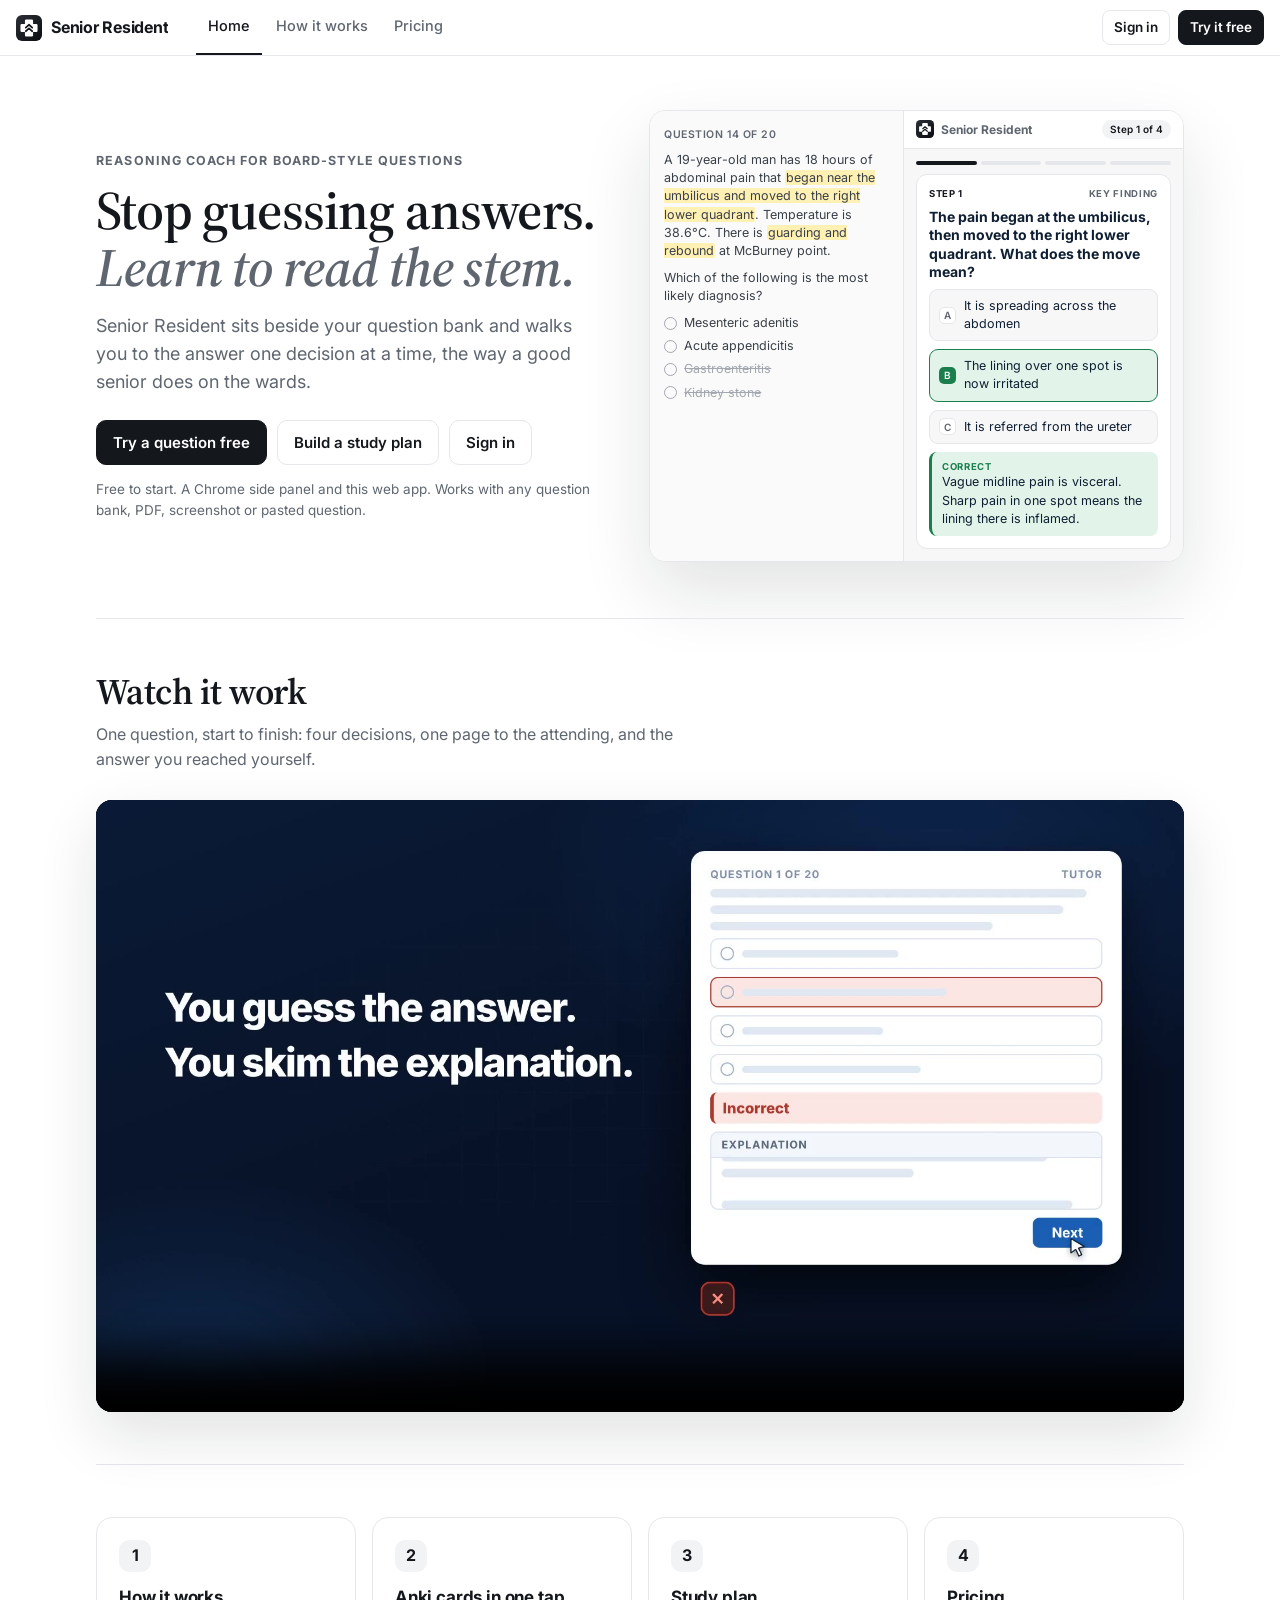
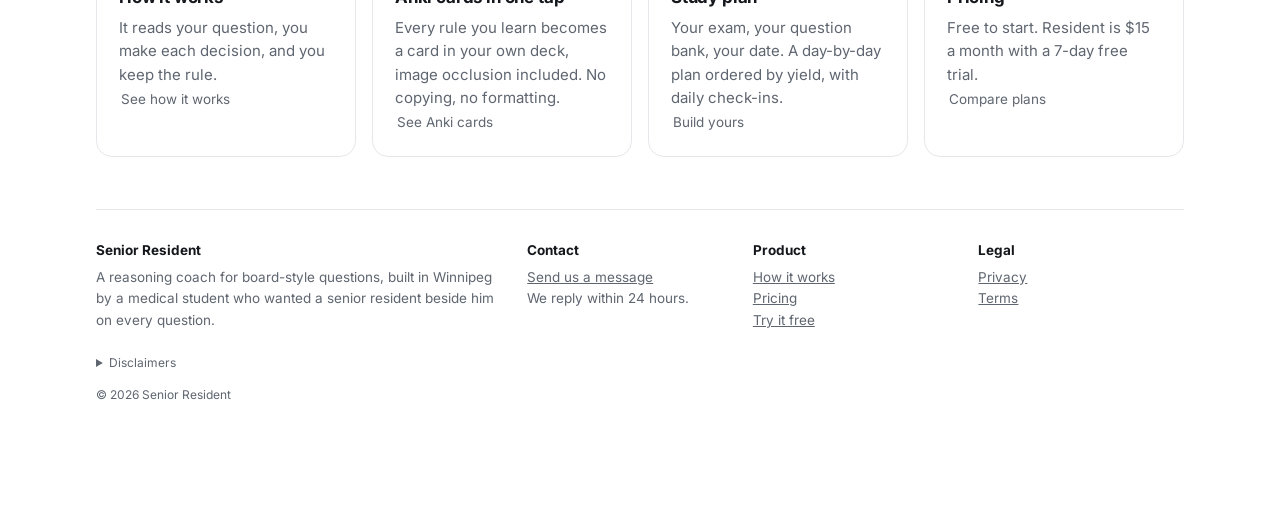
==== commit 7db597b5: "Help button is Rounds, a little smiling helper. Landing footer: about, contact, product and legal co" ====
--- a/index.html
+++ b/index.html
@@ -11,13 +11,13 @@
 <link rel="icon" href="assets/logo.svg" type="image/svg+xml">
 <link rel="preconnect" href="https://fonts.googleapis.com">
 <link rel="stylesheet" href="https://fonts.googleapis.com/css2?family=Inter:wght@400;500;600;700&family=Source+Serif+4:ital,opsz,wght@0,8..60,600;1,8..60,600&display=swap">
-<link rel="stylesheet" href="app/app.css?v=66">
+<link rel="stylesheet" href="app/app.css?v=69">
 <script>if(location.hash==='#how')location.replace('how.html');else if(/^#(pricing|plans)$/.test(location.hash))location.replace('pricing.html');else if(/^#(coach|plan|exam|stats|try|signin|signup)$/.test(location.hash))location.replace('app/'+location.hash);</script>
 </head>
 <body class="site home landing">
 <header class="top"><a class="brand" href="./"><svg viewBox="0 0 64 64" width="26" height="26" aria-hidden="true"><defs><linearGradient id="lg" x1="0" y1="0" x2="1" y2="1"><stop offset="0" stop-color="#2b2f36"/><stop offset="1" stop-color="#0b0d10"/></linearGradient></defs><rect width="64" height="64" rx="15" fill="url(#lg)"/><path d="M25 11h14a3 3 0 0 1 3 3v8h8a3 3 0 0 1 3 3v14a3 3 0 0 1-3 3h-8v8a3 3 0 0 1-3 3H25a3 3 0 0 1-3-3v-8h-8a3 3 0 0 1-3-3V25a3 3 0 0 1 3-3h8v-8a3 3 0 0 1 3-3z" fill="#fff"/><path d="M24 31l8-7 8 7M24 40l8-7 8 7" fill="none" stroke="#14171c" stroke-width="4.2" stroke-linecap="round" stroke-linejoin="round"/></svg><span>Senior Resident</span></a>
 <nav class="sitetabs" aria-label="Site"><a href="./" class="on">Home</a><a href="how.html">How it works</a><a href="pricing.html">Pricing</a></nav><span class="spacer"></span>
 <nav class="lnav"><a class="btn ghost sm" href="app/#signin">Sign in</a><a class="btn sm" href="app/#try">Try it free</a></nav></header>
-<div class="wrap"><div id="stage"><div class="hm"><section class="hm-hero"><div><p class="hm-eye">Reasoning coach for board-style questions</p><h1>Stop guessing answers. <em>Learn to read the stem.</em></h1><p class="hm-lede">Senior Resident sits beside your question bank and walks you to the answer one decision at a time, the way a good senior does on the wards.</p><div class="hm-cta"><a href="app/#try" class="btn">Try a question free</a><a href="app/#plan" class="btn ghost">Build a study plan</a><a href="app/#signin" class="btn ghost">Sign in</a></div><p class="hm-fine">Free to start. A Chrome side panel and this web app. Works with any question bank, PDF, screenshot or pasted question.</p></div><div class="hm-mock" aria-hidden="true"><div class="q"><span class="bar2">Question 14 of 20</span><p>A 19-year-old man has 18 hours of abdominal pain that <mark>began near the umbilicus and moved to the right lower quadrant</mark>. Temperature is 38.6°C. There is <mark>guarding and rebound</mark> at McBurney point.</p><p>Which of the following is the most likely diagnosis?</p><ol><li>Mesenteric adenitis</li><li>Acute appendicitis</li><li class="out">Gastroenteritis</li><li class="out">Kidney stone</li></ol></div><div class="p"><div class="ph"><svg viewBox="0 0 64 64" width="26" height="26" aria-hidden="true"><defs><linearGradient id="lg" x1="0" y1="0" x2="1" y2="1"><stop offset="0" stop-color="#2b2f36"></stop><stop offset="1" stop-color="#0b0d10"></stop></linearGradient></defs><rect width="64" height="64" rx="15" fill="url(#lg)"></rect><path d="M25 11h14a3 3 0 0 1 3 3v8h8a3 3 0 0 1 3 3v14a3 3 0 0 1-3 3h-8v8a3 3 0 0 1-3 3H25a3 3 0 0 1-3-3v-8h-8a3 3 0 0 1-3-3V25a3 3 0 0 1 3-3h8v-8a3 3 0 0 1 3-3z" fill="#fff"></path><path d="M24 31l8-7 8 7M24 40l8-7 8 7" fill="none" stroke="#14171c" stroke-width="4.2" stroke-linecap="round" stroke-linejoin="round"></path></svg>Senior Resident<span>Step 1 of 4</span></div><div class="pb"><div class="prog"><i class="n"></i><i></i><i></i><i></i></div><div class="cd"><div class="st">Step 1 <b>Key finding</b></div><h4>The pain began at the umbilicus, then moved to the right lower quadrant. What does the move mean?</h4><div class="o"><kbd>A</kbd>It is spreading across the abdomen</div><div class="o g"><kbd>B</kbd>The lining over one spot is now irritated</div><div class="o"><kbd>C</kbd>It is referred from the ureter</div><div class="fbk"><b>Correct</b>Vague midline pain is visceral. Sharp pain in one spot means the lining there is inflamed.</div></div></div></div></div></section><section class="hm-sec hm-vid"><div class="hm-vidhd"><h2>Watch it work</h2><p class="hm-sub">One question, start to finish: four decisions, one page to the attending, and the answer you reached yourself.</p></div><div class="hm-video"><video controls="" playsinline="" preload="none" poster="assets/promo-poster.jpg" src="assets/promo.mp4?v=2"></video></div></section><section class="hm-sec"><div class="hm-steps hm-links"><div><h3>How it works</h3><p>It reads your question, you make each decision, and you keep the rule.</p><a href="how.html" class="lnk">See how it works</a></div><div><h3>Anki cards in one tap</h3><p>Every rule you learn becomes a card in your own deck, image occlusion included. No copying, no formatting.</p><a href="how.html" class="lnk">See Anki cards</a></div><div><h3>Study plan</h3><p>Your exam, your question bank, your date. A day-by-day plan ordered by yield, with daily check-ins.</p><a href="app/#plan" class="lnk">Build yours</a></div><div><h3>Pricing</h3><p>Free to start. Resident is $15 a month with a 7-day free trial.</p><a href="pricing.html" class="lnk">Compare plans</a></div></div></section><footer class="hm-foot"><a href="privacy.html" target="_blank" rel="noopener">Privacy</a><a href="terms.html" target="_blank" rel="noopener">Terms</a><span>A study aid for students. Not medical advice. Independent, and not affiliated with or endorsed by any question bank, publisher or exam body.</span><span class="hm-legal">UWorld, AMBOSS, NBME, USMLE, MCCQE, TrueLearn, Kaplan and other names belong to their owners and are used only to describe compatibility. Anki is a trademark of Ankitects Pty Ltd. Senior Resident is not affiliated with Anki, AnkiWeb, AnkiConnect or AnKing. Each question bank sets its own terms of use. You are responsible for following them. Senior Resident never copies, stores or shares question bank content.</span></footer></div></div></div>
+<div class="wrap"><div id="stage"><div class="hm"><section class="hm-hero"><div><p class="hm-eye">Reasoning coach for board-style questions</p><h1>Stop guessing answers. <em>Learn to read the stem.</em></h1><p class="hm-lede">Senior Resident sits beside your question bank and walks you to the answer one decision at a time, the way a good senior does on the wards.</p><div class="hm-cta"><a href="app/#try" class="btn">Try a question free</a><a href="app/#plan" class="btn ghost">Build a study plan</a><a href="app/#signin" class="btn ghost">Sign in</a></div><p class="hm-fine">Free to start. A Chrome side panel and this web app. Works with any question bank, PDF, screenshot or pasted question.</p></div><div class="hm-mock" aria-hidden="true"><div class="q"><span class="bar2">Question 14 of 20</span><p>A 19-year-old man has 18 hours of abdominal pain that <mark>began near the umbilicus and moved to the right lower quadrant</mark>. Temperature is 38.6°C. There is <mark>guarding and rebound</mark> at McBurney point.</p><p>Which of the following is the most likely diagnosis?</p><ol><li>Mesenteric adenitis</li><li>Acute appendicitis</li><li class="out">Gastroenteritis</li><li class="out">Kidney stone</li></ol></div><div class="p"><div class="ph"><svg viewBox="0 0 64 64" width="26" height="26" aria-hidden="true"><defs><linearGradient id="lg" x1="0" y1="0" x2="1" y2="1"><stop offset="0" stop-color="#2b2f36"></stop><stop offset="1" stop-color="#0b0d10"></stop></linearGradient></defs><rect width="64" height="64" rx="15" fill="url(#lg)"></rect><path d="M25 11h14a3 3 0 0 1 3 3v8h8a3 3 0 0 1 3 3v14a3 3 0 0 1-3 3h-8v8a3 3 0 0 1-3 3H25a3 3 0 0 1-3-3v-8h-8a3 3 0 0 1-3-3V25a3 3 0 0 1 3-3h8v-8a3 3 0 0 1 3-3z" fill="#fff"></path><path d="M24 31l8-7 8 7M24 40l8-7 8 7" fill="none" stroke="#14171c" stroke-width="4.2" stroke-linecap="round" stroke-linejoin="round"></path></svg>Senior Resident<span>Step 1 of 4</span></div><div class="pb"><div class="prog"><i class="n"></i><i></i><i></i><i></i></div><div class="cd"><div class="st">Step 1 <b>Key finding</b></div><h4>The pain began at the umbilicus, then moved to the right lower quadrant. What does the move mean?</h4><div class="o"><kbd>A</kbd>It is spreading across the abdomen</div><div class="o g"><kbd>B</kbd>The lining over one spot is now irritated</div><div class="o"><kbd>C</kbd>It is referred from the ureter</div><div class="fbk"><b>Correct</b>Vague midline pain is visceral. Sharp pain in one spot means the lining there is inflamed.</div></div></div></div></div></section><section class="hm-sec hm-vid"><div class="hm-vidhd"><h2>Watch it work</h2><p class="hm-sub">One question, start to finish: four decisions, one page to the attending, and the answer you reached yourself.</p></div><div class="hm-video"><video controls="" playsinline="" preload="none" poster="assets/promo-poster.jpg" src="assets/promo.mp4?v=2"></video></div></section><section class="hm-sec"><div class="hm-steps hm-links"><div><h3>How it works</h3><p>It reads your question, you make each decision, and you keep the rule.</p><a href="how.html" class="lnk">See how it works</a></div><div><h3>Anki cards in one tap</h3><p>Every rule you learn becomes a card in your own deck, image occlusion included. No copying, no formatting.</p><a href="how.html" class="lnk">See Anki cards</a></div><div><h3>Study plan</h3><p>Your exam, your question bank, your date. A day-by-day plan ordered by yield, with daily check-ins.</p><a href="app/#plan" class="lnk">Build yours</a></div><div><h3>Pricing</h3><p>Free to start. Resident is $15 a month with a 7-day free trial.</p><a href="pricing.html" class="lnk">Compare plans</a></div></div></section><footer class="hm-foot"><div class="hf-grid"><div><b>Senior Resident</b><p>A reasoning coach for board-style questions, built in Winnipeg by a medical student who wanted a senior resident beside him on every question.</p></div><div><b>Contact</b><p><a href="app/#help">Send us a message</a><br>We reply within 24 hours.</p></div><div><b>Product</b><p><a href="how.html">How it works</a><br><a href="pricing.html">Pricing</a><br><a href="app/#try">Try it free</a></p></div><div><b>Legal</b><p><a href="privacy.html" target="_blank" rel="noopener">Privacy</a><br><a href="terms.html" target="_blank" rel="noopener">Terms</a></p></div></div><details class="hf-legal"><summary>Disclaimers</summary><p>A study aid for students. Not medical advice. Independent, and not affiliated with or endorsed by any question bank, publisher or exam body. UWorld, AMBOSS, NBME, USMLE, MCCQE, TrueLearn, Kaplan and other names belong to their owners and are used only to describe compatibility. Anki is a trademark of Ankitects Pty Ltd. Senior Resident is not affiliated with Anki, AnkiWeb, AnkiConnect or AnKing. Each question bank sets its own terms of use, and you are responsible for following them. Senior Resident never copies, stores or shares question bank content.</p></details><p class="hf-copy">© 2026 Senior Resident</p></footer></div></div></div>
 </body>
 </html>
--- a/app/app.css
+++ b/app/app.css
@@ -263,6 +263,10 @@
 /* help */
 .helpfab{position:fixed;right:max(14px,env(safe-area-inset-right,0px));bottom:calc(14px + env(safe-area-inset-bottom,0px));z-index:30;display:inline-flex;align-items:center;gap:7px;border:1px solid var(--line);background:var(--surface);color:var(--fg);border-radius:999px;padding:9px 14px;font:inherit;font-size:13.5px;font-weight:600;cursor:pointer;box-shadow:0 6px 20px rgba(15,31,51,.16)}
 .helpfab:hover{border-color:var(--brand)}.helpfab svg{color:var(--brand)}
+.helpfab{padding:6px 14px 6px 8px}.pal{color:var(--brand);transform-origin:50% 80%}
+.helpfab:hover .pal,.ib[data-h="open"]:hover .pal{animation:palwig .6s ease}
+@keyframes palwig{0%,100%{transform:rotate(0)}25%{transform:rotate(-10deg)}60%{transform:rotate(8deg)}}
+@media (prefers-reduced-motion:reduce){.helpfab:hover .pal,.ib[data-h="open"]:hover .pal{animation:none}}
 html.embed .helpfab{padding:8px}html.embed .helpfab span{display:none}
 .sheet.help{max-width:460px;gap:12px}
 .hlog{display:flex;flex-direction:column;gap:8px;max-height:44vh;min-height:90px;overflow:auto;padding:2px}
@@ -408,7 +412,11 @@
 .hm-faq[open] summary::after{content:"\2212"}
 .hm-faq p{margin:8px 0 0;color:var(--muted);max-width:70ch}
 .hm-foot{display:flex;flex-wrap:wrap;gap:8px 20px;padding:30px 0 40px;border-top:1px solid var(--line);font-size:13.5px;color:var(--muted)}
-.hm-foot a{color:var(--muted)}.hm-foot span{flex-basis:100%}
+.hm-foot{display:block}.hm-foot a{color:var(--muted)}.hm-foot a:hover{color:var(--fg)}
+.hf-grid{display:grid;grid-template-columns:2fr 1fr 1fr 1fr;gap:20px}.hf-grid b{color:var(--fg);font-size:13.5px}.hf-grid p{margin:6px 0 0;line-height:1.6}
+@media (max-width:700px){.hf-grid{grid-template-columns:1fr 1fr}.hf-grid>div:first-child{grid-column:1/-1}}
+.hf-legal{margin-top:22px;font-size:12px}.hf-legal summary{cursor:pointer;color:var(--muted)}.hf-legal p{max-width:90ch;line-height:1.5;margin:8px 0 0}
+.hf-copy{font-size:12px;margin:14px 0 0}
 .hm-mock{display:grid;grid-template-columns:minmax(0,1fr) minmax(0,1.1fr);border-radius:16px;overflow:hidden;border:1px solid var(--line);background:var(--surface);box-shadow:0 30px 70px rgba(20,23,28,.12);font-size:12.5px;line-height:1.45;color:#0f1f33}
 .hm-mock .q{padding:16px 14px;border-right:1px solid #e5e7eb;background:#fafafa;display:flex;flex-direction:column;gap:9px;min-width:0}
 .hm-mock .bar2{font-size:10.5px;color:#5f6670;font-weight:600;letter-spacing:.05em;text-transform:uppercase}
@@ -633,3 +641,16 @@
 a.btn{text-decoration:none;display:inline-flex;align-items:center;justify-content:center}a.lnk{text-decoration:none}
 .landing .lnav{display:flex;gap:8px;align-items:center}.landing .lnav .btn{white-space:nowrap}
 @media (max-width:640px){.landing .sitetabs{display:none}.landing .lnav .ghost{display:none}}
+
+.tier{display:inline-flex;align-items:center;gap:3px;margin-top:4px;padding:2px 8px;border-radius:999px;font-size:11.5px;font-weight:700;letter-spacing:.02em;width:max-content;vertical-align:middle}
+.tier svg{width:11px;height:11px}
+.tier.t-free{background:var(--raised);color:var(--muted)}
+.tier.t-resident,.tier.t-trial{background:var(--brand-soft);color:var(--brand)}
+.tier.t-chief{background:var(--gold-soft);color:var(--gold)}
+.achd>div{display:flex;flex-direction:column;min-width:0}
+.ib.av.t-resident,.ib.av.t-trial,.acav.t-resident,.acav.t-trial{box-shadow:0 0 0 2px var(--brand)}
+.ib.av.t-chief,.acav.t-chief{box-shadow:0 0 0 2px var(--gold)}
+.pill.tierp.t-resident,.pill.tierp.t-trial{background:var(--brand-soft);color:var(--brand);border-color:transparent}
+.pill.tierp.t-chief{background:var(--gold-soft);color:var(--gold);border-color:transparent}
+.tier.lg{font-size:14px;padding:5px 12px;gap:5px;margin:0}.tier.lg svg{width:14px;height:14px}
+.acstat{display:flex;align-items:center;justify-content:space-between;gap:10px;padding:10px 12px;margin:4px 0 12px;border-radius:12px;background:var(--raised)}.acstat>span{color:var(--muted);font-size:14px;font-weight:600}
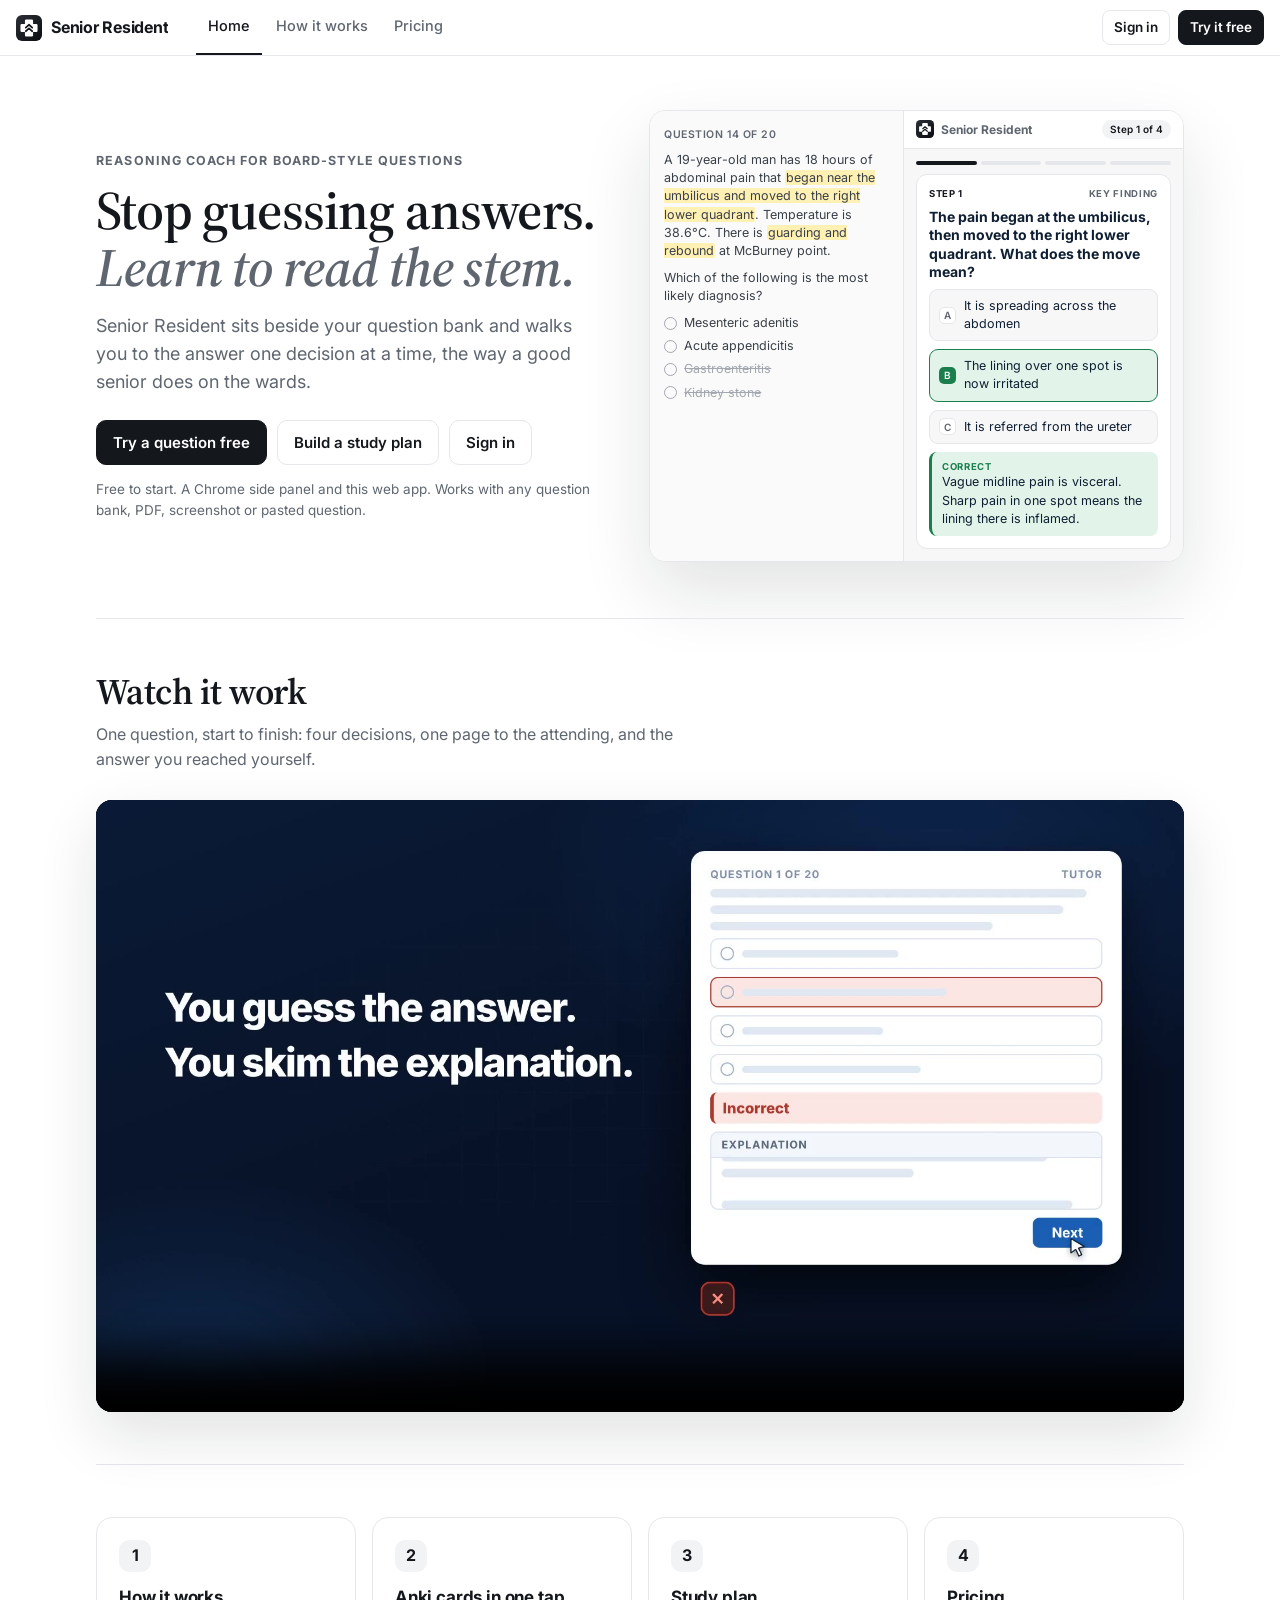
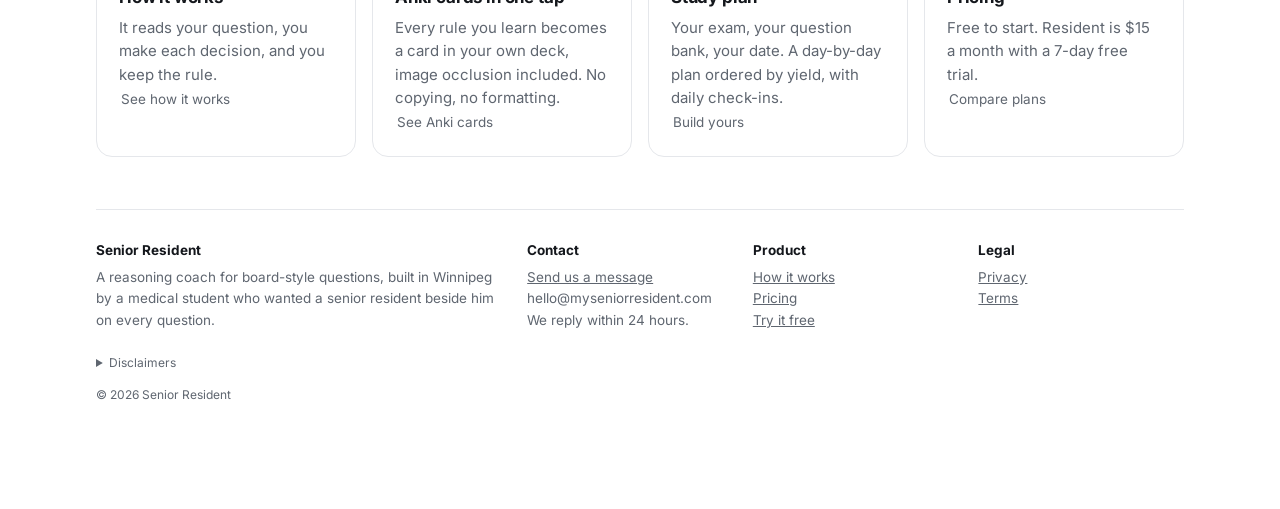
==== commit 3e5b9678: "Website: Send us a message opens a contact form (type, name, email, message) that files a ticket; fo" ====
--- a/index.html
+++ b/index.html
@@ -11,13 +11,54 @@
 <link rel="icon" href="assets/logo.svg" type="image/svg+xml">
 <link rel="preconnect" href="https://fonts.googleapis.com">
 <link rel="stylesheet" href="https://fonts.googleapis.com/css2?family=Inter:wght@400;500;600;700&family=Source+Serif+4:ital,opsz,wght@0,8..60,600;1,8..60,600&display=swap">
-<link rel="stylesheet" href="app/app.css?v=69">
+<link rel="stylesheet" href="app/app.css?v=70">
 <script>if(location.hash==='#how')location.replace('how.html');else if(/^#(pricing|plans)$/.test(location.hash))location.replace('pricing.html');else if(/^#(coach|plan|exam|stats|try|signin|signup)$/.test(location.hash))location.replace('app/'+location.hash);</script>
 </head>
 <body class="site home landing">
 <header class="top"><a class="brand" href="./"><svg viewBox="0 0 64 64" width="26" height="26" aria-hidden="true"><defs><linearGradient id="lg" x1="0" y1="0" x2="1" y2="1"><stop offset="0" stop-color="#2b2f36"/><stop offset="1" stop-color="#0b0d10"/></linearGradient></defs><rect width="64" height="64" rx="15" fill="url(#lg)"/><path d="M25 11h14a3 3 0 0 1 3 3v8h8a3 3 0 0 1 3 3v14a3 3 0 0 1-3 3h-8v8a3 3 0 0 1-3 3H25a3 3 0 0 1-3-3v-8h-8a3 3 0 0 1-3-3V25a3 3 0 0 1 3-3h8v-8a3 3 0 0 1 3-3z" fill="#fff"/><path d="M24 31l8-7 8 7M24 40l8-7 8 7" fill="none" stroke="#14171c" stroke-width="4.2" stroke-linecap="round" stroke-linejoin="round"/></svg><span>Senior Resident</span></a>
 <nav class="sitetabs" aria-label="Site"><a href="./" class="on">Home</a><a href="how.html">How it works</a><a href="pricing.html">Pricing</a></nav><span class="spacer"></span>
 <nav class="lnav"><a class="btn ghost sm" href="app/#signin">Sign in</a><a class="btn sm" href="app/#try">Try it free</a></nav></header>
-<div class="wrap"><div id="stage"><div class="hm"><section class="hm-hero"><div><p class="hm-eye">Reasoning coach for board-style questions</p><h1>Stop guessing answers. <em>Learn to read the stem.</em></h1><p class="hm-lede">Senior Resident sits beside your question bank and walks you to the answer one decision at a time, the way a good senior does on the wards.</p><div class="hm-cta"><a href="app/#try" class="btn">Try a question free</a><a href="app/#plan" class="btn ghost">Build a study plan</a><a href="app/#signin" class="btn ghost">Sign in</a></div><p class="hm-fine">Free to start. A Chrome side panel and this web app. Works with any question bank, PDF, screenshot or pasted question.</p></div><div class="hm-mock" aria-hidden="true"><div class="q"><span class="bar2">Question 14 of 20</span><p>A 19-year-old man has 18 hours of abdominal pain that <mark>began near the umbilicus and moved to the right lower quadrant</mark>. Temperature is 38.6°C. There is <mark>guarding and rebound</mark> at McBurney point.</p><p>Which of the following is the most likely diagnosis?</p><ol><li>Mesenteric adenitis</li><li>Acute appendicitis</li><li class="out">Gastroenteritis</li><li class="out">Kidney stone</li></ol></div><div class="p"><div class="ph"><svg viewBox="0 0 64 64" width="26" height="26" aria-hidden="true"><defs><linearGradient id="lg" x1="0" y1="0" x2="1" y2="1"><stop offset="0" stop-color="#2b2f36"></stop><stop offset="1" stop-color="#0b0d10"></stop></linearGradient></defs><rect width="64" height="64" rx="15" fill="url(#lg)"></rect><path d="M25 11h14a3 3 0 0 1 3 3v8h8a3 3 0 0 1 3 3v14a3 3 0 0 1-3 3h-8v8a3 3 0 0 1-3 3H25a3 3 0 0 1-3-3v-8h-8a3 3 0 0 1-3-3V25a3 3 0 0 1 3-3h8v-8a3 3 0 0 1 3-3z" fill="#fff"></path><path d="M24 31l8-7 8 7M24 40l8-7 8 7" fill="none" stroke="#14171c" stroke-width="4.2" stroke-linecap="round" stroke-linejoin="round"></path></svg>Senior Resident<span>Step 1 of 4</span></div><div class="pb"><div class="prog"><i class="n"></i><i></i><i></i><i></i></div><div class="cd"><div class="st">Step 1 <b>Key finding</b></div><h4>The pain began at the umbilicus, then moved to the right lower quadrant. What does the move mean?</h4><div class="o"><kbd>A</kbd>It is spreading across the abdomen</div><div class="o g"><kbd>B</kbd>The lining over one spot is now irritated</div><div class="o"><kbd>C</kbd>It is referred from the ureter</div><div class="fbk"><b>Correct</b>Vague midline pain is visceral. Sharp pain in one spot means the lining there is inflamed.</div></div></div></div></div></section><section class="hm-sec hm-vid"><div class="hm-vidhd"><h2>Watch it work</h2><p class="hm-sub">One question, start to finish: four decisions, one page to the attending, and the answer you reached yourself.</p></div><div class="hm-video"><video controls="" playsinline="" preload="none" poster="assets/promo-poster.jpg" src="assets/promo.mp4?v=2"></video></div></section><section class="hm-sec"><div class="hm-steps hm-links"><div><h3>How it works</h3><p>It reads your question, you make each decision, and you keep the rule.</p><a href="how.html" class="lnk">See how it works</a></div><div><h3>Anki cards in one tap</h3><p>Every rule you learn becomes a card in your own deck, image occlusion included. No copying, no formatting.</p><a href="how.html" class="lnk">See Anki cards</a></div><div><h3>Study plan</h3><p>Your exam, your question bank, your date. A day-by-day plan ordered by yield, with daily check-ins.</p><a href="app/#plan" class="lnk">Build yours</a></div><div><h3>Pricing</h3><p>Free to start. Resident is $15 a month with a 7-day free trial.</p><a href="pricing.html" class="lnk">Compare plans</a></div></div></section><footer class="hm-foot"><div class="hf-grid"><div><b>Senior Resident</b><p>A reasoning coach for board-style questions, built in Winnipeg by a medical student who wanted a senior resident beside him on every question.</p></div><div><b>Contact</b><p><a href="app/#help">Send us a message</a><br>We reply within 24 hours.</p></div><div><b>Product</b><p><a href="how.html">How it works</a><br><a href="pricing.html">Pricing</a><br><a href="app/#try">Try it free</a></p></div><div><b>Legal</b><p><a href="privacy.html" target="_blank" rel="noopener">Privacy</a><br><a href="terms.html" target="_blank" rel="noopener">Terms</a></p></div></div><details class="hf-legal"><summary>Disclaimers</summary><p>A study aid for students. Not medical advice. Independent, and not affiliated with or endorsed by any question bank, publisher or exam body. UWorld, AMBOSS, NBME, USMLE, MCCQE, TrueLearn, Kaplan and other names belong to their owners and are used only to describe compatibility. Anki is a trademark of Ankitects Pty Ltd. Senior Resident is not affiliated with Anki, AnkiWeb, AnkiConnect or AnKing. Each question bank sets its own terms of use, and you are responsible for following them. Senior Resident never copies, stores or shares question bank content.</p></details><p class="hf-copy">© 2026 Senior Resident</p></footer></div></div></div>
+<div class="wrap"><div id="stage"><div class="hm"><section class="hm-hero"><div><p class="hm-eye">Reasoning coach for board-style questions</p><h1>Stop guessing answers. <em>Learn to read the stem.</em></h1><p class="hm-lede">Senior Resident sits beside your question bank and walks you to the answer one decision at a time, the way a good senior does on the wards.</p><div class="hm-cta"><a href="app/#try" class="btn">Try a question free</a><a href="app/#plan" class="btn ghost">Build a study plan</a><a href="app/#signin" class="btn ghost">Sign in</a></div><p class="hm-fine">Free to start. A Chrome side panel and this web app. Works with any question bank, PDF, screenshot or pasted question.</p></div><div class="hm-mock" aria-hidden="true"><div class="q"><span class="bar2">Question 14 of 20</span><p>A 19-year-old man has 18 hours of abdominal pain that <mark>began near the umbilicus and moved to the right lower quadrant</mark>. Temperature is 38.6°C. There is <mark>guarding and rebound</mark> at McBurney point.</p><p>Which of the following is the most likely diagnosis?</p><ol><li>Mesenteric adenitis</li><li>Acute appendicitis</li><li class="out">Gastroenteritis</li><li class="out">Kidney stone</li></ol></div><div class="p"><div class="ph"><svg viewBox="0 0 64 64" width="26" height="26" aria-hidden="true"><defs><linearGradient id="lg" x1="0" y1="0" x2="1" y2="1"><stop offset="0" stop-color="#2b2f36"></stop><stop offset="1" stop-color="#0b0d10"></stop></linearGradient></defs><rect width="64" height="64" rx="15" fill="url(#lg)"></rect><path d="M25 11h14a3 3 0 0 1 3 3v8h8a3 3 0 0 1 3 3v14a3 3 0 0 1-3 3h-8v8a3 3 0 0 1-3 3H25a3 3 0 0 1-3-3v-8h-8a3 3 0 0 1-3-3V25a3 3 0 0 1 3-3h8v-8a3 3 0 0 1 3-3z" fill="#fff"></path><path d="M24 31l8-7 8 7M24 40l8-7 8 7" fill="none" stroke="#14171c" stroke-width="4.2" stroke-linecap="round" stroke-linejoin="round"></path></svg>Senior Resident<span>Step 1 of 4</span></div><div class="pb"><div class="prog"><i class="n"></i><i></i><i></i><i></i></div><div class="cd"><div class="st">Step 1 <b>Key finding</b></div><h4>The pain began at the umbilicus, then moved to the right lower quadrant. What does the move mean?</h4><div class="o"><kbd>A</kbd>It is spreading across the abdomen</div><div class="o g"><kbd>B</kbd>The lining over one spot is now irritated</div><div class="o"><kbd>C</kbd>It is referred from the ureter</div><div class="fbk"><b>Correct</b>Vague midline pain is visceral. Sharp pain in one spot means the lining there is inflamed.</div></div></div></div></div></section><section class="hm-sec hm-vid"><div class="hm-vidhd"><h2>Watch it work</h2><p class="hm-sub">One question, start to finish: four decisions, one page to the attending, and the answer you reached yourself.</p></div><div class="hm-video"><video controls="" playsinline="" preload="none" poster="assets/promo-poster.jpg" src="assets/promo.mp4?v=2"></video></div></section><section class="hm-sec"><div class="hm-steps hm-links"><div><h3>How it works</h3><p>It reads your question, you make each decision, and you keep the rule.</p><a href="how.html" class="lnk">See how it works</a></div><div><h3>Anki cards in one tap</h3><p>Every rule you learn becomes a card in your own deck, image occlusion included. No copying, no formatting.</p><a href="how.html" class="lnk">See Anki cards</a></div><div><h3>Study plan</h3><p>Your exam, your question bank, your date. A day-by-day plan ordered by yield, with daily check-ins.</p><a href="app/#plan" class="lnk">Build yours</a></div><div><h3>Pricing</h3><p>Free to start. Resident is $15 a month with a 7-day free trial.</p><a href="pricing.html" class="lnk">Compare plans</a></div></div></section><footer class="hm-foot"><div class="hf-grid"><div><b>Senior Resident</b><p>A reasoning coach for board-style questions, built in Winnipeg by a medical student who wanted a senior resident beside him on every question.</p></div><div><b>Contact</b><p><a href="app/#help">Send us a message</a><br>hello@myseniorresident.com<br>We reply within 24 hours.</p></div><div><b>Product</b><p><a href="how.html">How it works</a><br><a href="pricing.html">Pricing</a><br><a href="app/#try">Try it free</a></p></div><div><b>Legal</b><p><a href="privacy.html" target="_blank" rel="noopener">Privacy</a><br><a href="terms.html" target="_blank" rel="noopener">Terms</a></p></div></div><details class="hf-legal"><summary>Disclaimers</summary><p>A study aid for students. Not medical advice. Independent, and not affiliated with or endorsed by any question bank, publisher or exam body. UWorld, AMBOSS, NBME, USMLE, MCCQE, TrueLearn, Kaplan and other names belong to their owners and are used only to describe compatibility. Anki is a trademark of Ankitects Pty Ltd. Senior Resident is not affiliated with Anki, AnkiWeb, AnkiConnect or AnKing. Each question bank sets its own terms of use, and you are responsible for following them. Senior Resident never copies, stores or shares question bank content.</p></details><p class="hf-copy">© 2026 Senior Resident</p></footer></div></div></div>
+
+<div class="cm-back" id="cm" hidden><form class="cm" id="cmf" novalidate aria-labelledby="cmh">
+<button type="button" class="cm-x" data-cm-close aria-label="Close">&times;</button>
+<h2 id="cmh">Send us a message</h2><p class="cm-sub">We reply within 24 hours.</p>
+<label>What is it about?<select id="cmt"><option value="question">A question</option><option value="problem">Something is not working</option><option value="idea">An idea or feedback</option><option value="billing">Billing or my plan</option><option value="other">Other</option></select></label>
+<label>Your name<input id="cmn" autocomplete="name" maxlength="120"></label>
+<label>Your email<input id="cme" type="email" autocomplete="email" required maxlength="200" placeholder="So we can reply"></label>
+<label>Message<textarea id="cmm" rows="5" required maxlength="6000" placeholder="Tell us in your own words"></textarea></label>
+<p class="cm-err" id="cmerr" role="alert"></p>
+<div class="cm-row"><button type="button" class="btn ghost" data-cm-close>Cancel</button><button type="submit" class="btn" id="cms">Send</button></div>
+</form><div class="cm cm-done" id="cmdone" hidden><h2>Message sent</h2><p class="cm-sub">Thanks. We will reply to your email within 24 hours.</p><div class="cm-row"><button type="button" class="btn" data-cm-close>Done</button></div></div></div>
+<style>
+.cm-back{position:fixed;inset:0;z-index:60;background:rgba(10,16,26,.45);display:flex;align-items:center;justify-content:center;padding:16px}
+.cm-back[hidden]{display:none}
+.cm{position:relative;background:var(--surface);color:var(--fg);border:1px solid var(--line);border-radius:16px;padding:22px;width:100%;max-width:460px;display:flex;flex-direction:column;gap:12px;box-shadow:0 20px 60px rgba(0,0,0,.25)}
+.cm h2{margin:0;font-size:20px}.cm-sub{margin:-6px 0 4px;color:var(--muted);font-size:14px}
+.cm label{display:flex;flex-direction:column;gap:5px;font-size:13.5px;font-weight:600}
+.cm input,.cm select,.cm textarea{font:inherit;font-weight:400;font-size:15px;padding:10px 12px;border:1px solid var(--line);border-radius:10px;background:var(--bg);color:var(--fg)}
+.cm textarea{resize:vertical}.cm-row{display:flex;justify-content:flex-end;gap:8px}
+.cm-err{color:#c5221f;font-size:13px;margin:0;min-height:0}
+.cm-x{position:absolute;top:10px;right:12px;border:0;background:none;font-size:24px;line-height:1;color:var(--muted);cursor:pointer}
+</style>
+<script src="config.js"></script>
+<script>(function(){
+var back=document.getElementById('cm'),f=document.getElementById('cmf'),done=document.getElementById('cmdone'),err=document.getElementById('cmerr'),btn=document.getElementById('cms');
+function open(e){if(e)e.preventDefault();f.hidden=false;done.hidden=true;err.textContent='';back.hidden=false;setTimeout(function(){document.getElementById('cmt').focus();},30);}
+function close(){back.hidden=true;}
+document.addEventListener('click',function(e){var a=e.target.closest('a[href$="#help"],[data-contact]');if(a){open(e);return;}if(e.target.closest('[data-cm-close]')||e.target===back)close();});
+document.addEventListener('keydown',function(e){if(e.key==='Escape'&&!back.hidden)close();});
+f.addEventListener('submit',async function(e){e.preventDefault();
+var t=document.getElementById('cmt').value,n=document.getElementById('cmn').value.trim(),m=document.getElementById('cme').value.trim(),b=document.getElementById('cmm').value.trim();
+if(!/^\S+@\S+\.\S+$/.test(m)){err.textContent='Please add an email so we can reply.';return;}
+if(b.length<3){err.textContent='Please write a message.';return;}
+var kind=t==='problem'?'problem':t==='idea'?'idea':'other';
+btn.disabled=true;err.textContent='';
+try{var C=window.SR_CONFIG||window.CFG||{};var url=(C.SUPABASE_URL)+'/rest/v1/sr_feedback',k=C.SUPABASE_ANON_KEY;
+var r=await fetch(url,{method:'POST',headers:{apikey:k,Authorization:'Bearer '+k,'Content-Type':'application/json',Prefer:'return=minimal'},body:JSON.stringify({kind:kind,body:b,email:m,meta:{where:'website',type:t,name:n,page:location.pathname}})});
+if(!r.ok)throw new Error(r.status);f.reset();f.hidden=true;done.hidden=false;}
+catch(x){err.textContent='That did not send. Please try again in a moment.';}
+btn.disabled=false;});
+})();</script>
 </body>
 </html>
--- a/app/app.css
+++ b/app/app.css
@@ -654,3 +654,8 @@
 .pill.tierp.t-chief{background:var(--gold-soft);color:var(--gold);border-color:transparent}
 .tier.lg{font-size:14px;padding:5px 12px;gap:5px;margin:0}.tier.lg svg{width:14px;height:14px}
 .acstat{display:flex;align-items:center;justify-content:space-between;gap:10px;padding:10px 12px;margin:4px 0 12px;border-radius:12px;background:var(--raised)}.acstat>span{color:var(--muted);font-size:14px;font-weight:600}
+
+.sitelinks{display:flex;gap:14px;margin-left:18px;font-size:13.5px;font-weight:500}
+.sitelinks a{color:var(--muted);text-decoration:none}.sitelinks a:hover{color:var(--fg)}
+@media (max-width:760px){.sitelinks a:not(:first-child){display:none}}
+.acmenu a.acm-link{display:block;padding:8px 12px;color:var(--fg);text-decoration:none;font-size:14px;border-radius:8px}.acmenu a.acm-link:hover{background:var(--raised)}
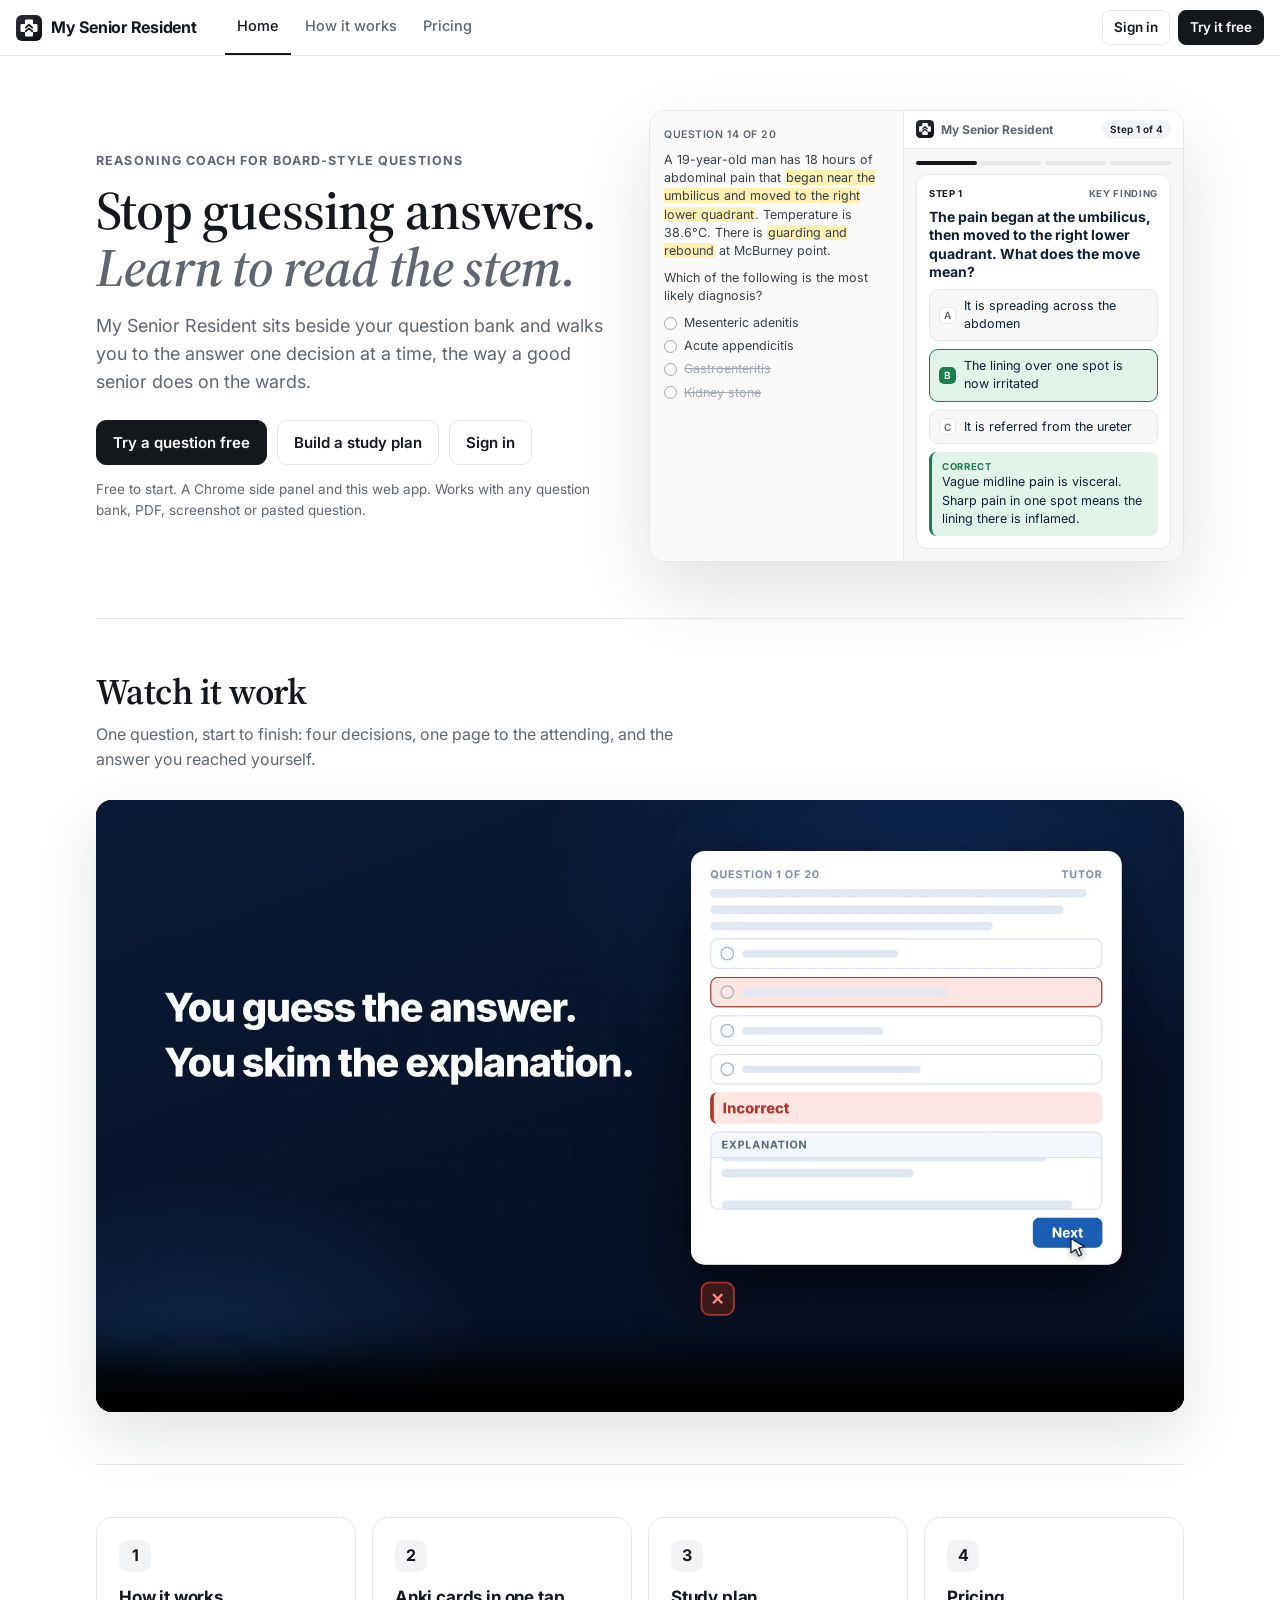
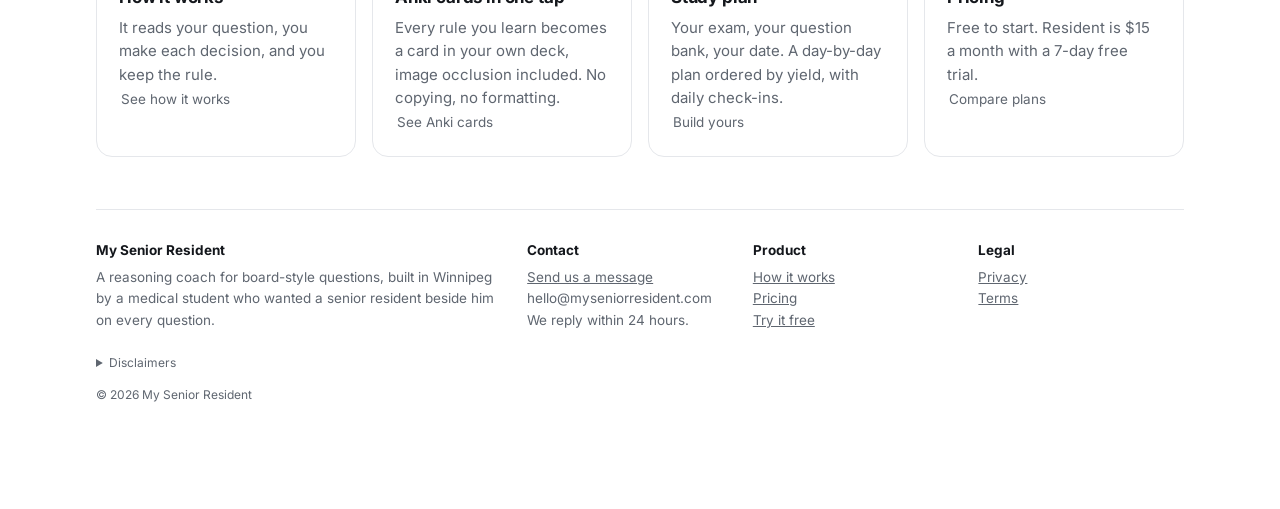
==== commit 57c8727e: "Rebrand to My Senior Resident across the website, portal, extension (1.0.21) and iPhone app Co-Autho" ====
--- a/index.html
+++ b/index.html
@@ -3,22 +3,22 @@
 <head>
 <meta charset="utf-8">
 <meta name="viewport" content="width=device-width,initial-scale=1,viewport-fit=cover">
-<title>Senior Resident: reasoning coach for board-style questions</title>
+<title>My Senior Resident: reasoning coach for board-style questions</title>
 <meta name="description" content="A reasoning coach for board-style questions. It walks you to the answer one decision at a time, turns what you learn into Anki cards, and builds your study plan.">
-<meta property="og:title" content="Senior Resident">
+<meta property="og:title" content="My Senior Resident">
 <meta property="og:description" content="A reasoning coach for board-style questions. It walks you to the answer one decision at a time, turns what you learn into Anki cards, and builds your study plan.">
 <meta property="og:image" content="assets/promo-poster.jpg">
 <link rel="icon" href="assets/logo.svg" type="image/svg+xml">
 <link rel="preconnect" href="https://fonts.googleapis.com">
 <link rel="stylesheet" href="https://fonts.googleapis.com/css2?family=Inter:wght@400;500;600;700&family=Source+Serif+4:ital,opsz,wght@0,8..60,600;1,8..60,600&display=swap">
-<link rel="stylesheet" href="app/app.css?v=70">
+<link rel="stylesheet" href="app/app.css?v=71">
 <script>if(location.hash==='#how')location.replace('how.html');else if(/^#(pricing|plans)$/.test(location.hash))location.replace('pricing.html');else if(/^#(coach|plan|exam|stats|try|signin|signup)$/.test(location.hash))location.replace('app/'+location.hash);</script>
 </head>
 <body class="site home landing">
-<header class="top"><a class="brand" href="./"><svg viewBox="0 0 64 64" width="26" height="26" aria-hidden="true"><defs><linearGradient id="lg" x1="0" y1="0" x2="1" y2="1"><stop offset="0" stop-color="#2b2f36"/><stop offset="1" stop-color="#0b0d10"/></linearGradient></defs><rect width="64" height="64" rx="15" fill="url(#lg)"/><path d="M25 11h14a3 3 0 0 1 3 3v8h8a3 3 0 0 1 3 3v14a3 3 0 0 1-3 3h-8v8a3 3 0 0 1-3 3H25a3 3 0 0 1-3-3v-8h-8a3 3 0 0 1-3-3V25a3 3 0 0 1 3-3h8v-8a3 3 0 0 1 3-3z" fill="#fff"/><path d="M24 31l8-7 8 7M24 40l8-7 8 7" fill="none" stroke="#14171c" stroke-width="4.2" stroke-linecap="round" stroke-linejoin="round"/></svg><span>Senior Resident</span></a>
+<header class="top"><a class="brand" href="./"><svg viewBox="0 0 64 64" width="26" height="26" aria-hidden="true"><defs><linearGradient id="lg" x1="0" y1="0" x2="1" y2="1"><stop offset="0" stop-color="#2b2f36"/><stop offset="1" stop-color="#0b0d10"/></linearGradient></defs><rect width="64" height="64" rx="15" fill="url(#lg)"/><path d="M25 11h14a3 3 0 0 1 3 3v8h8a3 3 0 0 1 3 3v14a3 3 0 0 1-3 3h-8v8a3 3 0 0 1-3 3H25a3 3 0 0 1-3-3v-8h-8a3 3 0 0 1-3-3V25a3 3 0 0 1 3-3h8v-8a3 3 0 0 1 3-3z" fill="#fff"/><path d="M24 31l8-7 8 7M24 40l8-7 8 7" fill="none" stroke="#14171c" stroke-width="4.2" stroke-linecap="round" stroke-linejoin="round"/></svg><span>My Senior Resident</span></a>
 <nav class="sitetabs" aria-label="Site"><a href="./" class="on">Home</a><a href="how.html">How it works</a><a href="pricing.html">Pricing</a></nav><span class="spacer"></span>
 <nav class="lnav"><a class="btn ghost sm" href="app/#signin">Sign in</a><a class="btn sm" href="app/#try">Try it free</a></nav></header>
-<div class="wrap"><div id="stage"><div class="hm"><section class="hm-hero"><div><p class="hm-eye">Reasoning coach for board-style questions</p><h1>Stop guessing answers. <em>Learn to read the stem.</em></h1><p class="hm-lede">Senior Resident sits beside your question bank and walks you to the answer one decision at a time, the way a good senior does on the wards.</p><div class="hm-cta"><a href="app/#try" class="btn">Try a question free</a><a href="app/#plan" class="btn ghost">Build a study plan</a><a href="app/#signin" class="btn ghost">Sign in</a></div><p class="hm-fine">Free to start. A Chrome side panel and this web app. Works with any question bank, PDF, screenshot or pasted question.</p></div><div class="hm-mock" aria-hidden="true"><div class="q"><span class="bar2">Question 14 of 20</span><p>A 19-year-old man has 18 hours of abdominal pain that <mark>began near the umbilicus and moved to the right lower quadrant</mark>. Temperature is 38.6°C. There is <mark>guarding and rebound</mark> at McBurney point.</p><p>Which of the following is the most likely diagnosis?</p><ol><li>Mesenteric adenitis</li><li>Acute appendicitis</li><li class="out">Gastroenteritis</li><li class="out">Kidney stone</li></ol></div><div class="p"><div class="ph"><svg viewBox="0 0 64 64" width="26" height="26" aria-hidden="true"><defs><linearGradient id="lg" x1="0" y1="0" x2="1" y2="1"><stop offset="0" stop-color="#2b2f36"></stop><stop offset="1" stop-color="#0b0d10"></stop></linearGradient></defs><rect width="64" height="64" rx="15" fill="url(#lg)"></rect><path d="M25 11h14a3 3 0 0 1 3 3v8h8a3 3 0 0 1 3 3v14a3 3 0 0 1-3 3h-8v8a3 3 0 0 1-3 3H25a3 3 0 0 1-3-3v-8h-8a3 3 0 0 1-3-3V25a3 3 0 0 1 3-3h8v-8a3 3 0 0 1 3-3z" fill="#fff"></path><path d="M24 31l8-7 8 7M24 40l8-7 8 7" fill="none" stroke="#14171c" stroke-width="4.2" stroke-linecap="round" stroke-linejoin="round"></path></svg>Senior Resident<span>Step 1 of 4</span></div><div class="pb"><div class="prog"><i class="n"></i><i></i><i></i><i></i></div><div class="cd"><div class="st">Step 1 <b>Key finding</b></div><h4>The pain began at the umbilicus, then moved to the right lower quadrant. What does the move mean?</h4><div class="o"><kbd>A</kbd>It is spreading across the abdomen</div><div class="o g"><kbd>B</kbd>The lining over one spot is now irritated</div><div class="o"><kbd>C</kbd>It is referred from the ureter</div><div class="fbk"><b>Correct</b>Vague midline pain is visceral. Sharp pain in one spot means the lining there is inflamed.</div></div></div></div></div></section><section class="hm-sec hm-vid"><div class="hm-vidhd"><h2>Watch it work</h2><p class="hm-sub">One question, start to finish: four decisions, one page to the attending, and the answer you reached yourself.</p></div><div class="hm-video"><video controls="" playsinline="" preload="none" poster="assets/promo-poster.jpg" src="assets/promo.mp4?v=2"></video></div></section><section class="hm-sec"><div class="hm-steps hm-links"><div><h3>How it works</h3><p>It reads your question, you make each decision, and you keep the rule.</p><a href="how.html" class="lnk">See how it works</a></div><div><h3>Anki cards in one tap</h3><p>Every rule you learn becomes a card in your own deck, image occlusion included. No copying, no formatting.</p><a href="how.html" class="lnk">See Anki cards</a></div><div><h3>Study plan</h3><p>Your exam, your question bank, your date. A day-by-day plan ordered by yield, with daily check-ins.</p><a href="app/#plan" class="lnk">Build yours</a></div><div><h3>Pricing</h3><p>Free to start. Resident is $15 a month with a 7-day free trial.</p><a href="pricing.html" class="lnk">Compare plans</a></div></div></section><footer class="hm-foot"><div class="hf-grid"><div><b>Senior Resident</b><p>A reasoning coach for board-style questions, built in Winnipeg by a medical student who wanted a senior resident beside him on every question.</p></div><div><b>Contact</b><p><a href="app/#help">Send us a message</a><br>hello@myseniorresident.com<br>We reply within 24 hours.</p></div><div><b>Product</b><p><a href="how.html">How it works</a><br><a href="pricing.html">Pricing</a><br><a href="app/#try">Try it free</a></p></div><div><b>Legal</b><p><a href="privacy.html" target="_blank" rel="noopener">Privacy</a><br><a href="terms.html" target="_blank" rel="noopener">Terms</a></p></div></div><details class="hf-legal"><summary>Disclaimers</summary><p>A study aid for students. Not medical advice. Independent, and not affiliated with or endorsed by any question bank, publisher or exam body. UWorld, AMBOSS, NBME, USMLE, MCCQE, TrueLearn, Kaplan and other names belong to their owners and are used only to describe compatibility. Anki is a trademark of Ankitects Pty Ltd. Senior Resident is not affiliated with Anki, AnkiWeb, AnkiConnect or AnKing. Each question bank sets its own terms of use, and you are responsible for following them. Senior Resident never copies, stores or shares question bank content.</p></details><p class="hf-copy">© 2026 Senior Resident</p></footer></div></div></div>
+<div class="wrap"><div id="stage"><div class="hm"><section class="hm-hero"><div><p class="hm-eye">Reasoning coach for board-style questions</p><h1>Stop guessing answers. <em>Learn to read the stem.</em></h1><p class="hm-lede">My Senior Resident sits beside your question bank and walks you to the answer one decision at a time, the way a good senior does on the wards.</p><div class="hm-cta"><a href="app/#try" class="btn">Try a question free</a><a href="app/#plan" class="btn ghost">Build a study plan</a><a href="app/#signin" class="btn ghost">Sign in</a></div><p class="hm-fine">Free to start. A Chrome side panel and this web app. Works with any question bank, PDF, screenshot or pasted question.</p></div><div class="hm-mock" aria-hidden="true"><div class="q"><span class="bar2">Question 14 of 20</span><p>A 19-year-old man has 18 hours of abdominal pain that <mark>began near the umbilicus and moved to the right lower quadrant</mark>. Temperature is 38.6°C. There is <mark>guarding and rebound</mark> at McBurney point.</p><p>Which of the following is the most likely diagnosis?</p><ol><li>Mesenteric adenitis</li><li>Acute appendicitis</li><li class="out">Gastroenteritis</li><li class="out">Kidney stone</li></ol></div><div class="p"><div class="ph"><svg viewBox="0 0 64 64" width="26" height="26" aria-hidden="true"><defs><linearGradient id="lg" x1="0" y1="0" x2="1" y2="1"><stop offset="0" stop-color="#2b2f36"></stop><stop offset="1" stop-color="#0b0d10"></stop></linearGradient></defs><rect width="64" height="64" rx="15" fill="url(#lg)"></rect><path d="M25 11h14a3 3 0 0 1 3 3v8h8a3 3 0 0 1 3 3v14a3 3 0 0 1-3 3h-8v8a3 3 0 0 1-3 3H25a3 3 0 0 1-3-3v-8h-8a3 3 0 0 1-3-3V25a3 3 0 0 1 3-3h8v-8a3 3 0 0 1 3-3z" fill="#fff"></path><path d="M24 31l8-7 8 7M24 40l8-7 8 7" fill="none" stroke="#14171c" stroke-width="4.2" stroke-linecap="round" stroke-linejoin="round"></path></svg>My Senior Resident<span>Step 1 of 4</span></div><div class="pb"><div class="prog"><i class="n"></i><i></i><i></i><i></i></div><div class="cd"><div class="st">Step 1 <b>Key finding</b></div><h4>The pain began at the umbilicus, then moved to the right lower quadrant. What does the move mean?</h4><div class="o"><kbd>A</kbd>It is spreading across the abdomen</div><div class="o g"><kbd>B</kbd>The lining over one spot is now irritated</div><div class="o"><kbd>C</kbd>It is referred from the ureter</div><div class="fbk"><b>Correct</b>Vague midline pain is visceral. Sharp pain in one spot means the lining there is inflamed.</div></div></div></div></div></section><section class="hm-sec hm-vid"><div class="hm-vidhd"><h2>Watch it work</h2><p class="hm-sub">One question, start to finish: four decisions, one page to the attending, and the answer you reached yourself.</p></div><div class="hm-video"><video controls="" playsinline="" preload="none" poster="assets/promo-poster.jpg" src="assets/promo.mp4?v=2"></video></div></section><section class="hm-sec"><div class="hm-steps hm-links"><div><h3>How it works</h3><p>It reads your question, you make each decision, and you keep the rule.</p><a href="how.html" class="lnk">See how it works</a></div><div><h3>Anki cards in one tap</h3><p>Every rule you learn becomes a card in your own deck, image occlusion included. No copying, no formatting.</p><a href="how.html" class="lnk">See Anki cards</a></div><div><h3>Study plan</h3><p>Your exam, your question bank, your date. A day-by-day plan ordered by yield, with daily check-ins.</p><a href="app/#plan" class="lnk">Build yours</a></div><div><h3>Pricing</h3><p>Free to start. Resident is $15 a month with a 7-day free trial.</p><a href="pricing.html" class="lnk">Compare plans</a></div></div></section><footer class="hm-foot"><div class="hf-grid"><div><b>My Senior Resident</b><p>A reasoning coach for board-style questions, built in Winnipeg by a medical student who wanted a senior resident beside him on every question.</p></div><div><b>Contact</b><p><a href="app/#help">Send us a message</a><br>hello@myseniorresident.com<br>We reply within 24 hours.</p></div><div><b>Product</b><p><a href="how.html">How it works</a><br><a href="pricing.html">Pricing</a><br><a href="app/#try">Try it free</a></p></div><div><b>Legal</b><p><a href="privacy.html" target="_blank" rel="noopener">Privacy</a><br><a href="terms.html" target="_blank" rel="noopener">Terms</a></p></div></div><details class="hf-legal"><summary>Disclaimers</summary><p>A study aid for students. Not medical advice. Independent, and not affiliated with or endorsed by any question bank, publisher or exam body. UWorld, AMBOSS, NBME, USMLE, MCCQE, TrueLearn, Kaplan and other names belong to their owners and are used only to describe compatibility. Anki is a trademark of Ankitects Pty Ltd. My Senior Resident is not affiliated with Anki, AnkiWeb, AnkiConnect or AnKing. Each question bank sets its own terms of use, and you are responsible for following them. My Senior Resident never copies, stores or shares question bank content.</p></details><p class="hf-copy">© 2026 My Senior Resident</p></footer></div></div></div>
 
 <div class="cm-back" id="cm" hidden><form class="cm" id="cmf" novalidate aria-labelledby="cmh">
 <button type="button" class="cm-x" data-cm-close aria-label="Close">&times;</button>
--- a/app/app.css
+++ b/app/app.css
@@ -1,4 +1,4 @@
-/* Senior Resident. One reading column: top bar, question tabs, progress, a single step card. */
+/* My Senior Resident. One reading column: top bar, question tabs, progress, a single step card. */
 :root{
   --bg:#ffffff; --surface:#ffffff; --raised:#f7f7f8; --fg:#14171c; --muted:#5f6670; --line:#e5e7eb;
   --brand:#14171c; --brand-2:#2b2f36; --brand-ink:#14171c; --brand-soft:#f2f3f5; --brand-fg:#ffffff;
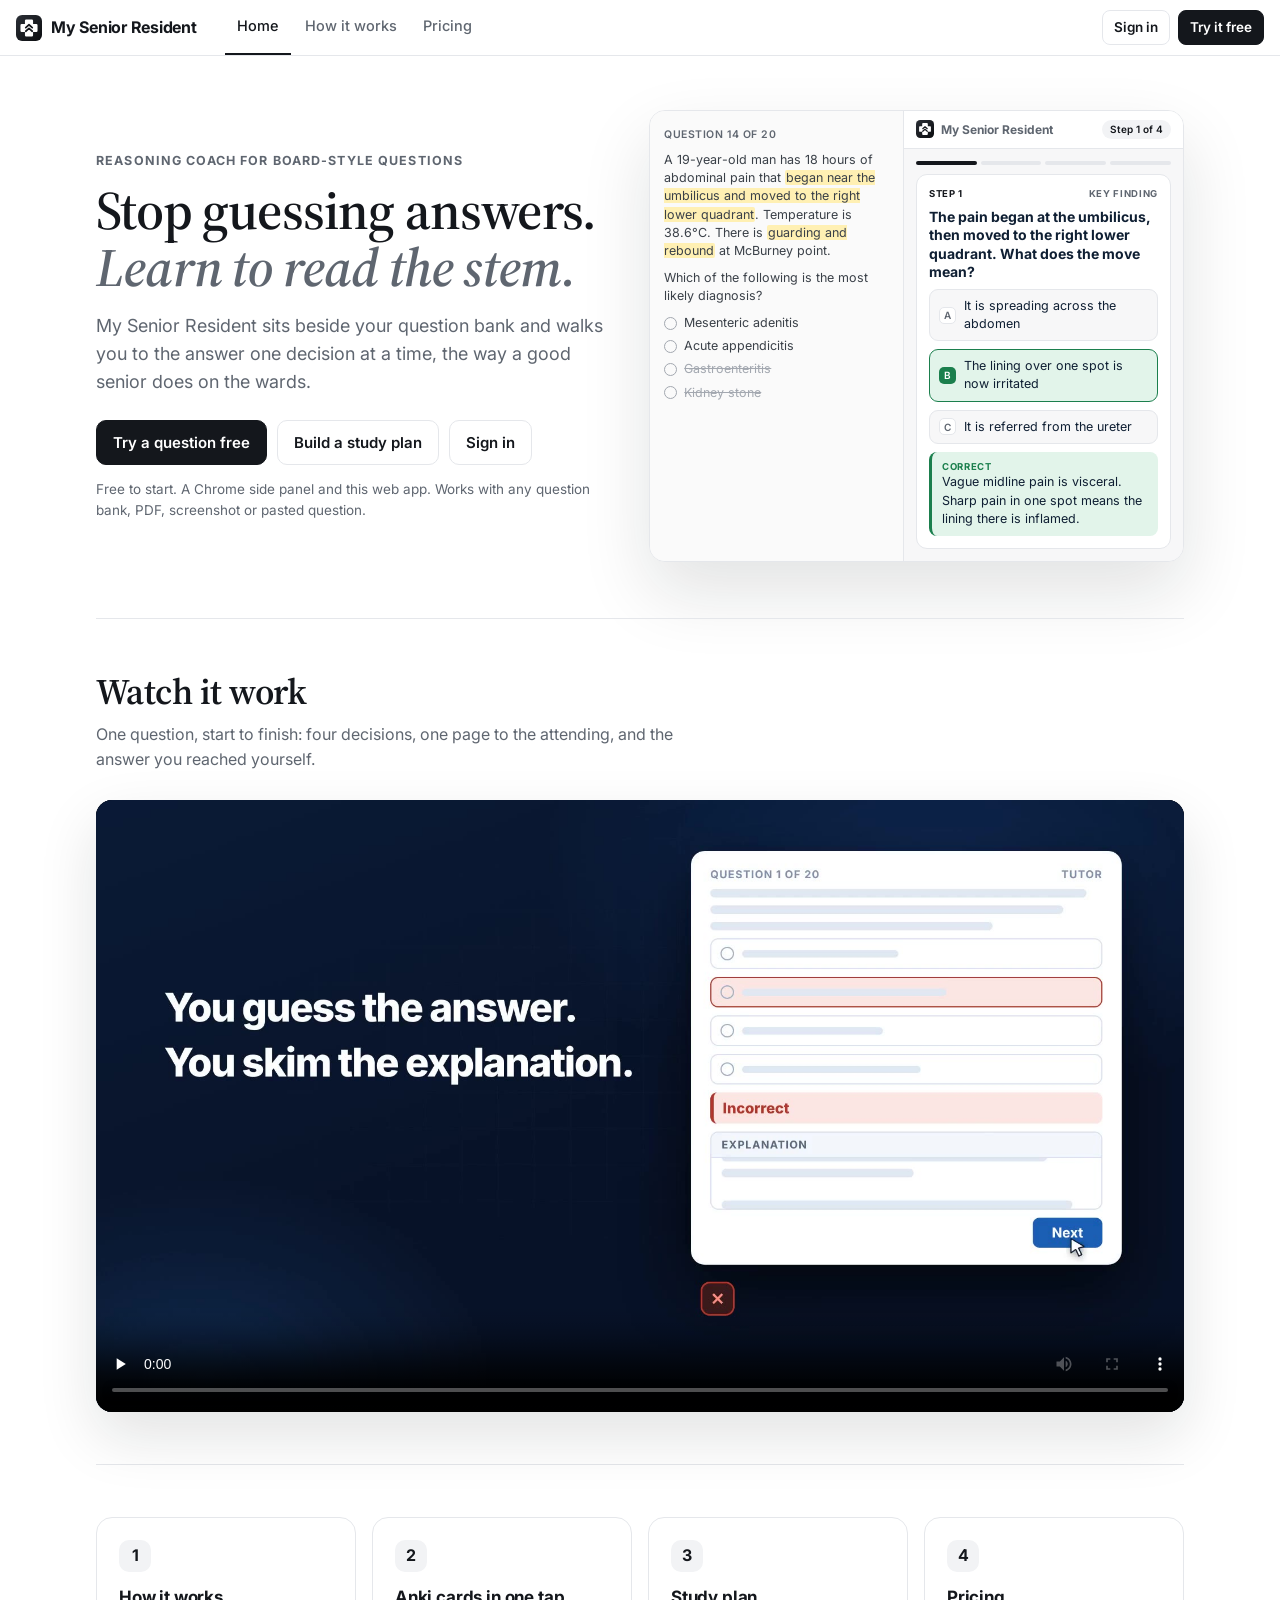
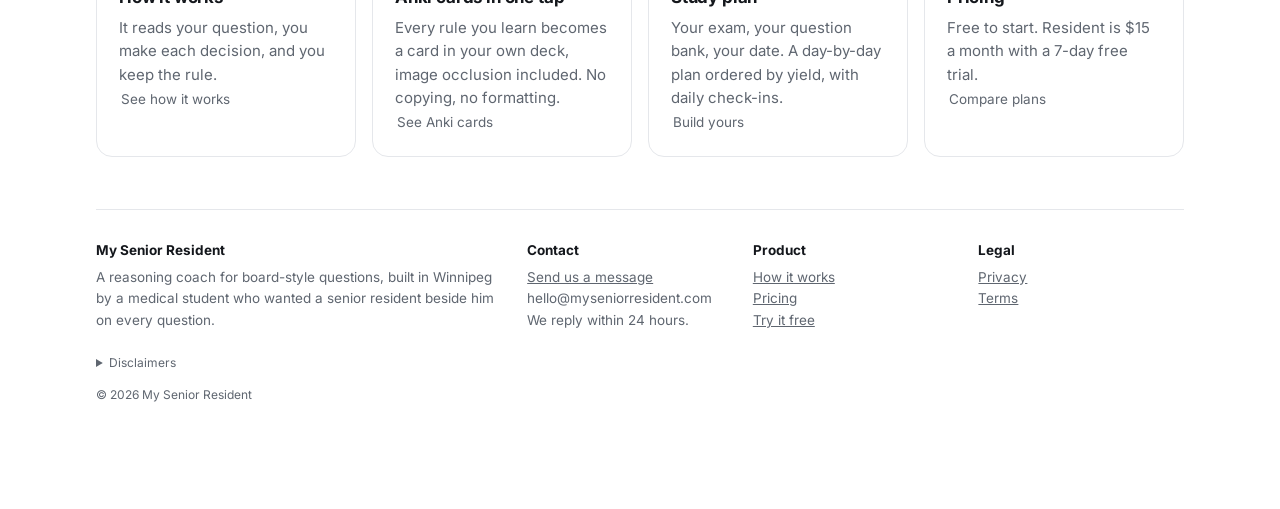
==== commit e3f7e5da: "Monthly caps (Free 30, Resident 300, Chief 450), AI image-occlusion boxing on Chief only, softer thr" ====
--- a/index.html
+++ b/index.html
@@ -11,7 +11,7 @@
 <link rel="icon" href="assets/logo.svg" type="image/svg+xml">
 <link rel="preconnect" href="https://fonts.googleapis.com">
 <link rel="stylesheet" href="https://fonts.googleapis.com/css2?family=Inter:wght@400;500;600;700&family=Source+Serif+4:ital,opsz,wght@0,8..60,600;1,8..60,600&display=swap">
-<link rel="stylesheet" href="app/app.css?v=71">
+<link rel="stylesheet" href="app/app.css?v=72">
 <script>if(location.hash==='#how')location.replace('how.html');else if(/^#(pricing|plans)$/.test(location.hash))location.replace('pricing.html');else if(/^#(coach|plan|exam|stats|try|signin|signup)$/.test(location.hash))location.replace('app/'+location.hash);</script>
 </head>
 <body class="site home landing">
--- a/app/app.css
+++ b/app/app.css
@@ -162,6 +162,10 @@
 .tiles div{background:var(--surface);border:1px solid var(--line);border-radius:14px;padding:14px;box-shadow:var(--shadow);min-width:0}
 .tiles b{display:block;font-size:26px;line-height:1.1;letter-spacing:-.02em;font-variant-numeric:tabular-nums}
 .tiles span{font-size:12.5px;color:var(--muted)}
+.pg-wrap{overflow-x:auto;margin:6px 0 4px}.pg{width:100%;min-width:300px;height:auto;display:block}
+.pg-grid{stroke:var(--line);stroke-width:1}.pg-goal{stroke:var(--good);stroke-dasharray:4 4;opacity:.7}
+.pg-ax{fill:var(--muted);font-size:12px;font-family:var(--font)}.pg-bar{fill:var(--brand);opacity:.14}
+.pg-line{fill:none;stroke:var(--brand);stroke-width:2.2;stroke-linejoin:round;stroke-linecap:round}.pg-dot{fill:var(--surface);stroke:var(--brand);stroke-width:2}
 .prof{display:flex;flex-direction:column;gap:9px}
 .prof div{display:grid;grid-template-columns:118px minmax(0,1fr) 40px 26px;gap:10px;align-items:center;font-size:14px}
 .prof i{height:8px;border-radius:4px;background:var(--line);overflow:hidden;display:block}
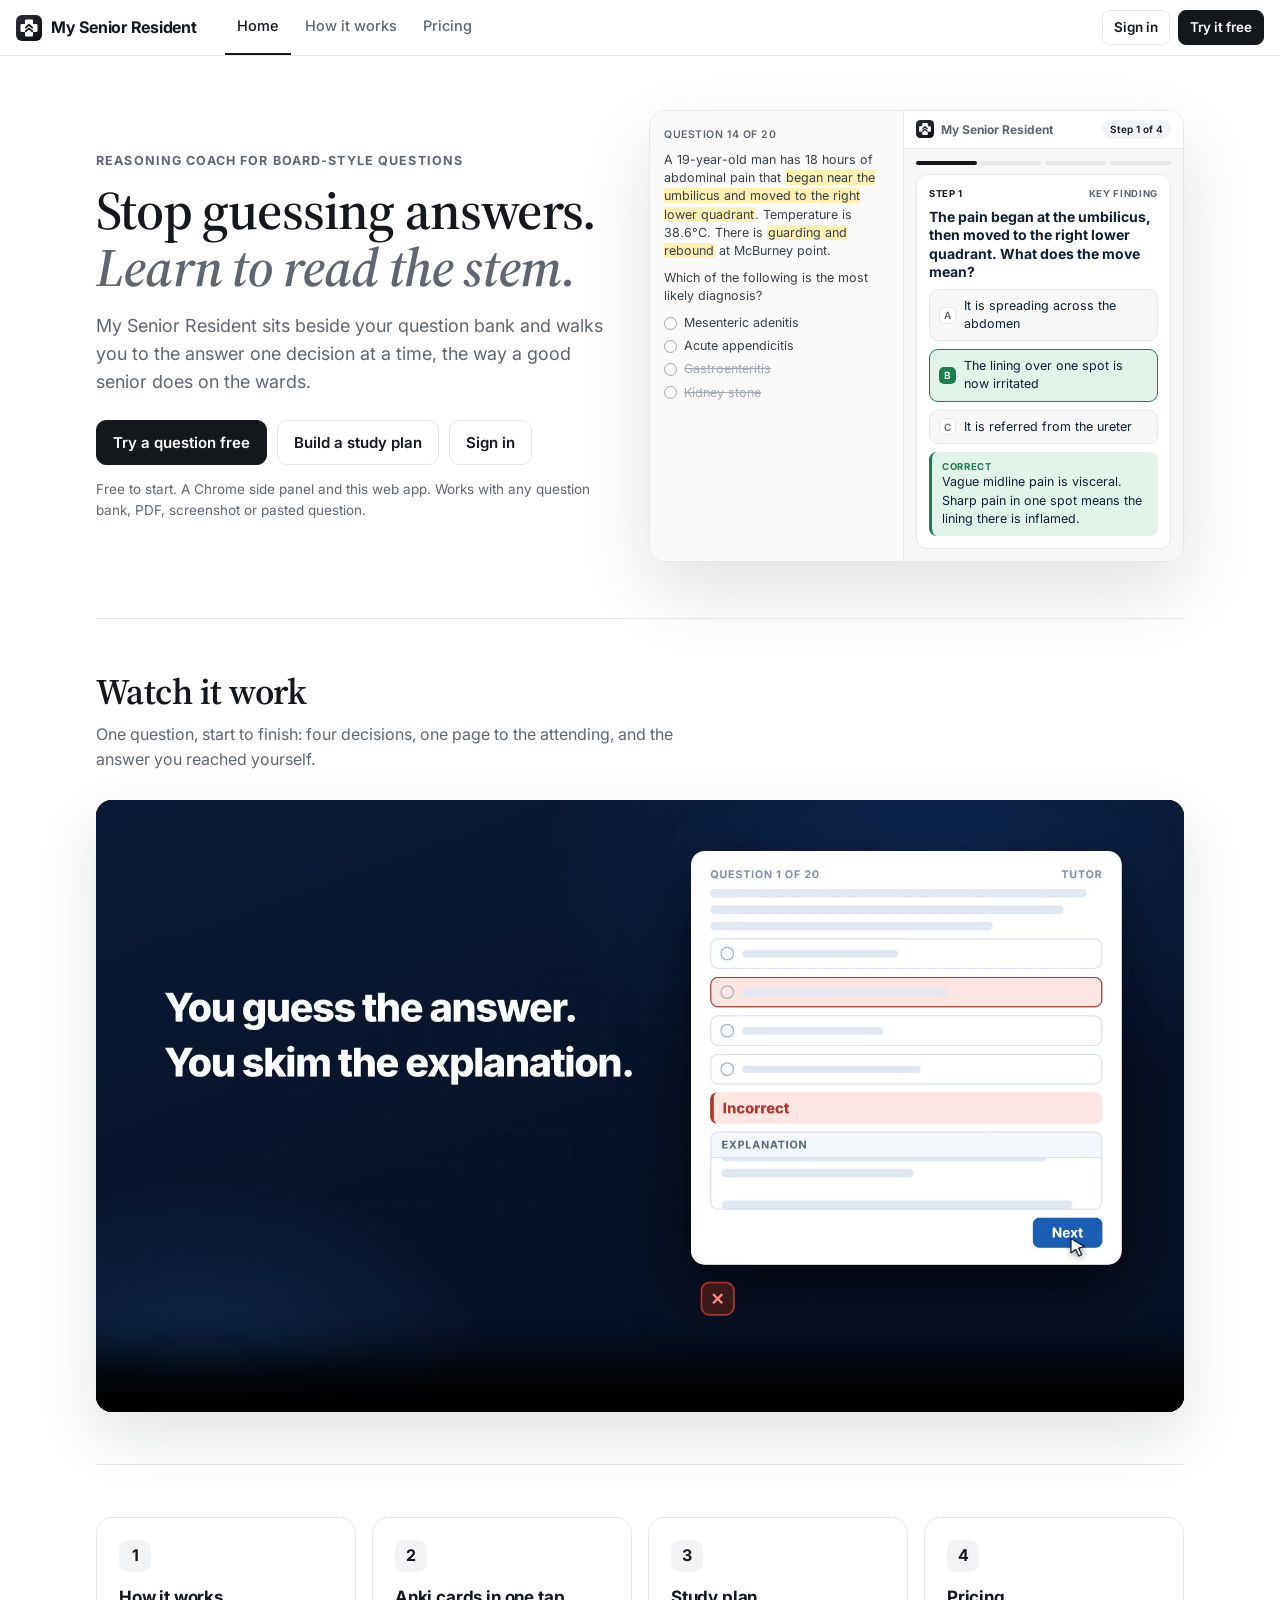
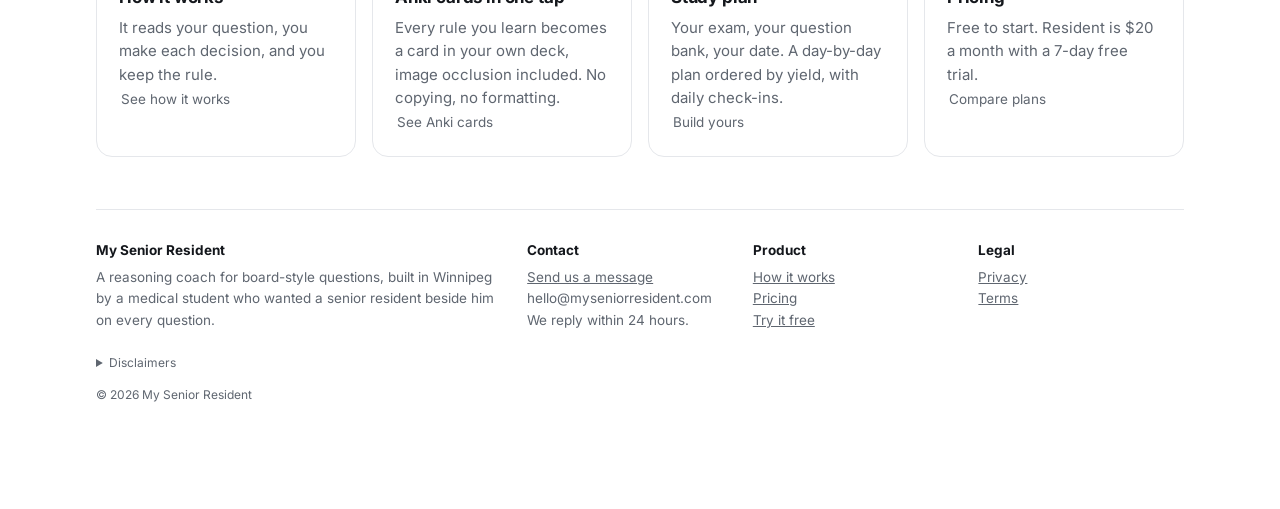
==== commit 5c5c01e3: "Prices to $20 Resident and $30 Chief, caps 400 and 550 a month Co-Authored-By: Claude Opus 5.5 <nore" ====
--- a/index.html
+++ b/index.html
@@ -18,7 +18,7 @@
 <header class="top"><a class="brand" href="./"><svg viewBox="0 0 64 64" width="26" height="26" aria-hidden="true"><defs><linearGradient id="lg" x1="0" y1="0" x2="1" y2="1"><stop offset="0" stop-color="#2b2f36"/><stop offset="1" stop-color="#0b0d10"/></linearGradient></defs><rect width="64" height="64" rx="15" fill="url(#lg)"/><path d="M25 11h14a3 3 0 0 1 3 3v8h8a3 3 0 0 1 3 3v14a3 3 0 0 1-3 3h-8v8a3 3 0 0 1-3 3H25a3 3 0 0 1-3-3v-8h-8a3 3 0 0 1-3-3V25a3 3 0 0 1 3-3h8v-8a3 3 0 0 1 3-3z" fill="#fff"/><path d="M24 31l8-7 8 7M24 40l8-7 8 7" fill="none" stroke="#14171c" stroke-width="4.2" stroke-linecap="round" stroke-linejoin="round"/></svg><span>My Senior Resident</span></a>
 <nav class="sitetabs" aria-label="Site"><a href="./" class="on">Home</a><a href="how.html">How it works</a><a href="pricing.html">Pricing</a></nav><span class="spacer"></span>
 <nav class="lnav"><a class="btn ghost sm" href="app/#signin">Sign in</a><a class="btn sm" href="app/#try">Try it free</a></nav></header>
-<div class="wrap"><div id="stage"><div class="hm"><section class="hm-hero"><div><p class="hm-eye">Reasoning coach for board-style questions</p><h1>Stop guessing answers. <em>Learn to read the stem.</em></h1><p class="hm-lede">My Senior Resident sits beside your question bank and walks you to the answer one decision at a time, the way a good senior does on the wards.</p><div class="hm-cta"><a href="app/#try" class="btn">Try a question free</a><a href="app/#plan" class="btn ghost">Build a study plan</a><a href="app/#signin" class="btn ghost">Sign in</a></div><p class="hm-fine">Free to start. A Chrome side panel and this web app. Works with any question bank, PDF, screenshot or pasted question.</p></div><div class="hm-mock" aria-hidden="true"><div class="q"><span class="bar2">Question 14 of 20</span><p>A 19-year-old man has 18 hours of abdominal pain that <mark>began near the umbilicus and moved to the right lower quadrant</mark>. Temperature is 38.6°C. There is <mark>guarding and rebound</mark> at McBurney point.</p><p>Which of the following is the most likely diagnosis?</p><ol><li>Mesenteric adenitis</li><li>Acute appendicitis</li><li class="out">Gastroenteritis</li><li class="out">Kidney stone</li></ol></div><div class="p"><div class="ph"><svg viewBox="0 0 64 64" width="26" height="26" aria-hidden="true"><defs><linearGradient id="lg" x1="0" y1="0" x2="1" y2="1"><stop offset="0" stop-color="#2b2f36"></stop><stop offset="1" stop-color="#0b0d10"></stop></linearGradient></defs><rect width="64" height="64" rx="15" fill="url(#lg)"></rect><path d="M25 11h14a3 3 0 0 1 3 3v8h8a3 3 0 0 1 3 3v14a3 3 0 0 1-3 3h-8v8a3 3 0 0 1-3 3H25a3 3 0 0 1-3-3v-8h-8a3 3 0 0 1-3-3V25a3 3 0 0 1 3-3h8v-8a3 3 0 0 1 3-3z" fill="#fff"></path><path d="M24 31l8-7 8 7M24 40l8-7 8 7" fill="none" stroke="#14171c" stroke-width="4.2" stroke-linecap="round" stroke-linejoin="round"></path></svg>My Senior Resident<span>Step 1 of 4</span></div><div class="pb"><div class="prog"><i class="n"></i><i></i><i></i><i></i></div><div class="cd"><div class="st">Step 1 <b>Key finding</b></div><h4>The pain began at the umbilicus, then moved to the right lower quadrant. What does the move mean?</h4><div class="o"><kbd>A</kbd>It is spreading across the abdomen</div><div class="o g"><kbd>B</kbd>The lining over one spot is now irritated</div><div class="o"><kbd>C</kbd>It is referred from the ureter</div><div class="fbk"><b>Correct</b>Vague midline pain is visceral. Sharp pain in one spot means the lining there is inflamed.</div></div></div></div></div></section><section class="hm-sec hm-vid"><div class="hm-vidhd"><h2>Watch it work</h2><p class="hm-sub">One question, start to finish: four decisions, one page to the attending, and the answer you reached yourself.</p></div><div class="hm-video"><video controls="" playsinline="" preload="none" poster="assets/promo-poster.jpg" src="assets/promo.mp4?v=2"></video></div></section><section class="hm-sec"><div class="hm-steps hm-links"><div><h3>How it works</h3><p>It reads your question, you make each decision, and you keep the rule.</p><a href="how.html" class="lnk">See how it works</a></div><div><h3>Anki cards in one tap</h3><p>Every rule you learn becomes a card in your own deck, image occlusion included. No copying, no formatting.</p><a href="how.html" class="lnk">See Anki cards</a></div><div><h3>Study plan</h3><p>Your exam, your question bank, your date. A day-by-day plan ordered by yield, with daily check-ins.</p><a href="app/#plan" class="lnk">Build yours</a></div><div><h3>Pricing</h3><p>Free to start. Resident is $15 a month with a 7-day free trial.</p><a href="pricing.html" class="lnk">Compare plans</a></div></div></section><footer class="hm-foot"><div class="hf-grid"><div><b>My Senior Resident</b><p>A reasoning coach for board-style questions, built in Winnipeg by a medical student who wanted a senior resident beside him on every question.</p></div><div><b>Contact</b><p><a href="app/#help">Send us a message</a><br>hello@myseniorresident.com<br>We reply within 24 hours.</p></div><div><b>Product</b><p><a href="how.html">How it works</a><br><a href="pricing.html">Pricing</a><br><a href="app/#try">Try it free</a></p></div><div><b>Legal</b><p><a href="privacy.html" target="_blank" rel="noopener">Privacy</a><br><a href="terms.html" target="_blank" rel="noopener">Terms</a></p></div></div><details class="hf-legal"><summary>Disclaimers</summary><p>A study aid for students. Not medical advice. Independent, and not affiliated with or endorsed by any question bank, publisher or exam body. UWorld, AMBOSS, NBME, USMLE, MCCQE, TrueLearn, Kaplan and other names belong to their owners and are used only to describe compatibility. Anki is a trademark of Ankitects Pty Ltd. My Senior Resident is not affiliated with Anki, AnkiWeb, AnkiConnect or AnKing. Each question bank sets its own terms of use, and you are responsible for following them. My Senior Resident never copies, stores or shares question bank content.</p></details><p class="hf-copy">© 2026 My Senior Resident</p></footer></div></div></div>
+<div class="wrap"><div id="stage"><div class="hm"><section class="hm-hero"><div><p class="hm-eye">Reasoning coach for board-style questions</p><h1>Stop guessing answers. <em>Learn to read the stem.</em></h1><p class="hm-lede">My Senior Resident sits beside your question bank and walks you to the answer one decision at a time, the way a good senior does on the wards.</p><div class="hm-cta"><a href="app/#try" class="btn">Try a question free</a><a href="app/#plan" class="btn ghost">Build a study plan</a><a href="app/#signin" class="btn ghost">Sign in</a></div><p class="hm-fine">Free to start. A Chrome side panel and this web app. Works with any question bank, PDF, screenshot or pasted question.</p></div><div class="hm-mock" aria-hidden="true"><div class="q"><span class="bar2">Question 14 of 20</span><p>A 19-year-old man has 18 hours of abdominal pain that <mark>began near the umbilicus and moved to the right lower quadrant</mark>. Temperature is 38.6°C. There is <mark>guarding and rebound</mark> at McBurney point.</p><p>Which of the following is the most likely diagnosis?</p><ol><li>Mesenteric adenitis</li><li>Acute appendicitis</li><li class="out">Gastroenteritis</li><li class="out">Kidney stone</li></ol></div><div class="p"><div class="ph"><svg viewBox="0 0 64 64" width="26" height="26" aria-hidden="true"><defs><linearGradient id="lg" x1="0" y1="0" x2="1" y2="1"><stop offset="0" stop-color="#2b2f36"></stop><stop offset="1" stop-color="#0b0d10"></stop></linearGradient></defs><rect width="64" height="64" rx="15" fill="url(#lg)"></rect><path d="M25 11h14a3 3 0 0 1 3 3v8h8a3 3 0 0 1 3 3v14a3 3 0 0 1-3 3h-8v8a3 3 0 0 1-3 3H25a3 3 0 0 1-3-3v-8h-8a3 3 0 0 1-3-3V25a3 3 0 0 1 3-3h8v-8a3 3 0 0 1 3-3z" fill="#fff"></path><path d="M24 31l8-7 8 7M24 40l8-7 8 7" fill="none" stroke="#14171c" stroke-width="4.2" stroke-linecap="round" stroke-linejoin="round"></path></svg>My Senior Resident<span>Step 1 of 4</span></div><div class="pb"><div class="prog"><i class="n"></i><i></i><i></i><i></i></div><div class="cd"><div class="st">Step 1 <b>Key finding</b></div><h4>The pain began at the umbilicus, then moved to the right lower quadrant. What does the move mean?</h4><div class="o"><kbd>A</kbd>It is spreading across the abdomen</div><div class="o g"><kbd>B</kbd>The lining over one spot is now irritated</div><div class="o"><kbd>C</kbd>It is referred from the ureter</div><div class="fbk"><b>Correct</b>Vague midline pain is visceral. Sharp pain in one spot means the lining there is inflamed.</div></div></div></div></div></section><section class="hm-sec hm-vid"><div class="hm-vidhd"><h2>Watch it work</h2><p class="hm-sub">One question, start to finish: four decisions, one page to the attending, and the answer you reached yourself.</p></div><div class="hm-video"><video controls="" playsinline="" preload="none" poster="assets/promo-poster.jpg" src="assets/promo.mp4?v=2"></video></div></section><section class="hm-sec"><div class="hm-steps hm-links"><div><h3>How it works</h3><p>It reads your question, you make each decision, and you keep the rule.</p><a href="how.html" class="lnk">See how it works</a></div><div><h3>Anki cards in one tap</h3><p>Every rule you learn becomes a card in your own deck, image occlusion included. No copying, no formatting.</p><a href="how.html" class="lnk">See Anki cards</a></div><div><h3>Study plan</h3><p>Your exam, your question bank, your date. A day-by-day plan ordered by yield, with daily check-ins.</p><a href="app/#plan" class="lnk">Build yours</a></div><div><h3>Pricing</h3><p>Free to start. Resident is $20 a month with a 7-day free trial.</p><a href="pricing.html" class="lnk">Compare plans</a></div></div></section><footer class="hm-foot"><div class="hf-grid"><div><b>My Senior Resident</b><p>A reasoning coach for board-style questions, built in Winnipeg by a medical student who wanted a senior resident beside him on every question.</p></div><div><b>Contact</b><p><a href="app/#help">Send us a message</a><br>hello@myseniorresident.com<br>We reply within 24 hours.</p></div><div><b>Product</b><p><a href="how.html">How it works</a><br><a href="pricing.html">Pricing</a><br><a href="app/#try">Try it free</a></p></div><div><b>Legal</b><p><a href="privacy.html" target="_blank" rel="noopener">Privacy</a><br><a href="terms.html" target="_blank" rel="noopener">Terms</a></p></div></div><details class="hf-legal"><summary>Disclaimers</summary><p>A study aid for students. Not medical advice. Independent, and not affiliated with or endorsed by any question bank, publisher or exam body. UWorld, AMBOSS, NBME, USMLE, MCCQE, TrueLearn, Kaplan and other names belong to their owners and are used only to describe compatibility. Anki is a trademark of Ankitects Pty Ltd. My Senior Resident is not affiliated with Anki, AnkiWeb, AnkiConnect or AnKing. Each question bank sets its own terms of use, and you are responsible for following them. My Senior Resident never copies, stores or shares question bank content.</p></details><p class="hf-copy">© 2026 My Senior Resident</p></footer></div></div></div>
 
 <div class="cm-back" id="cm" hidden><form class="cm" id="cmf" novalidate aria-labelledby="cmh">
 <button type="button" class="cm-x" data-cm-close aria-label="Close">&times;</button>
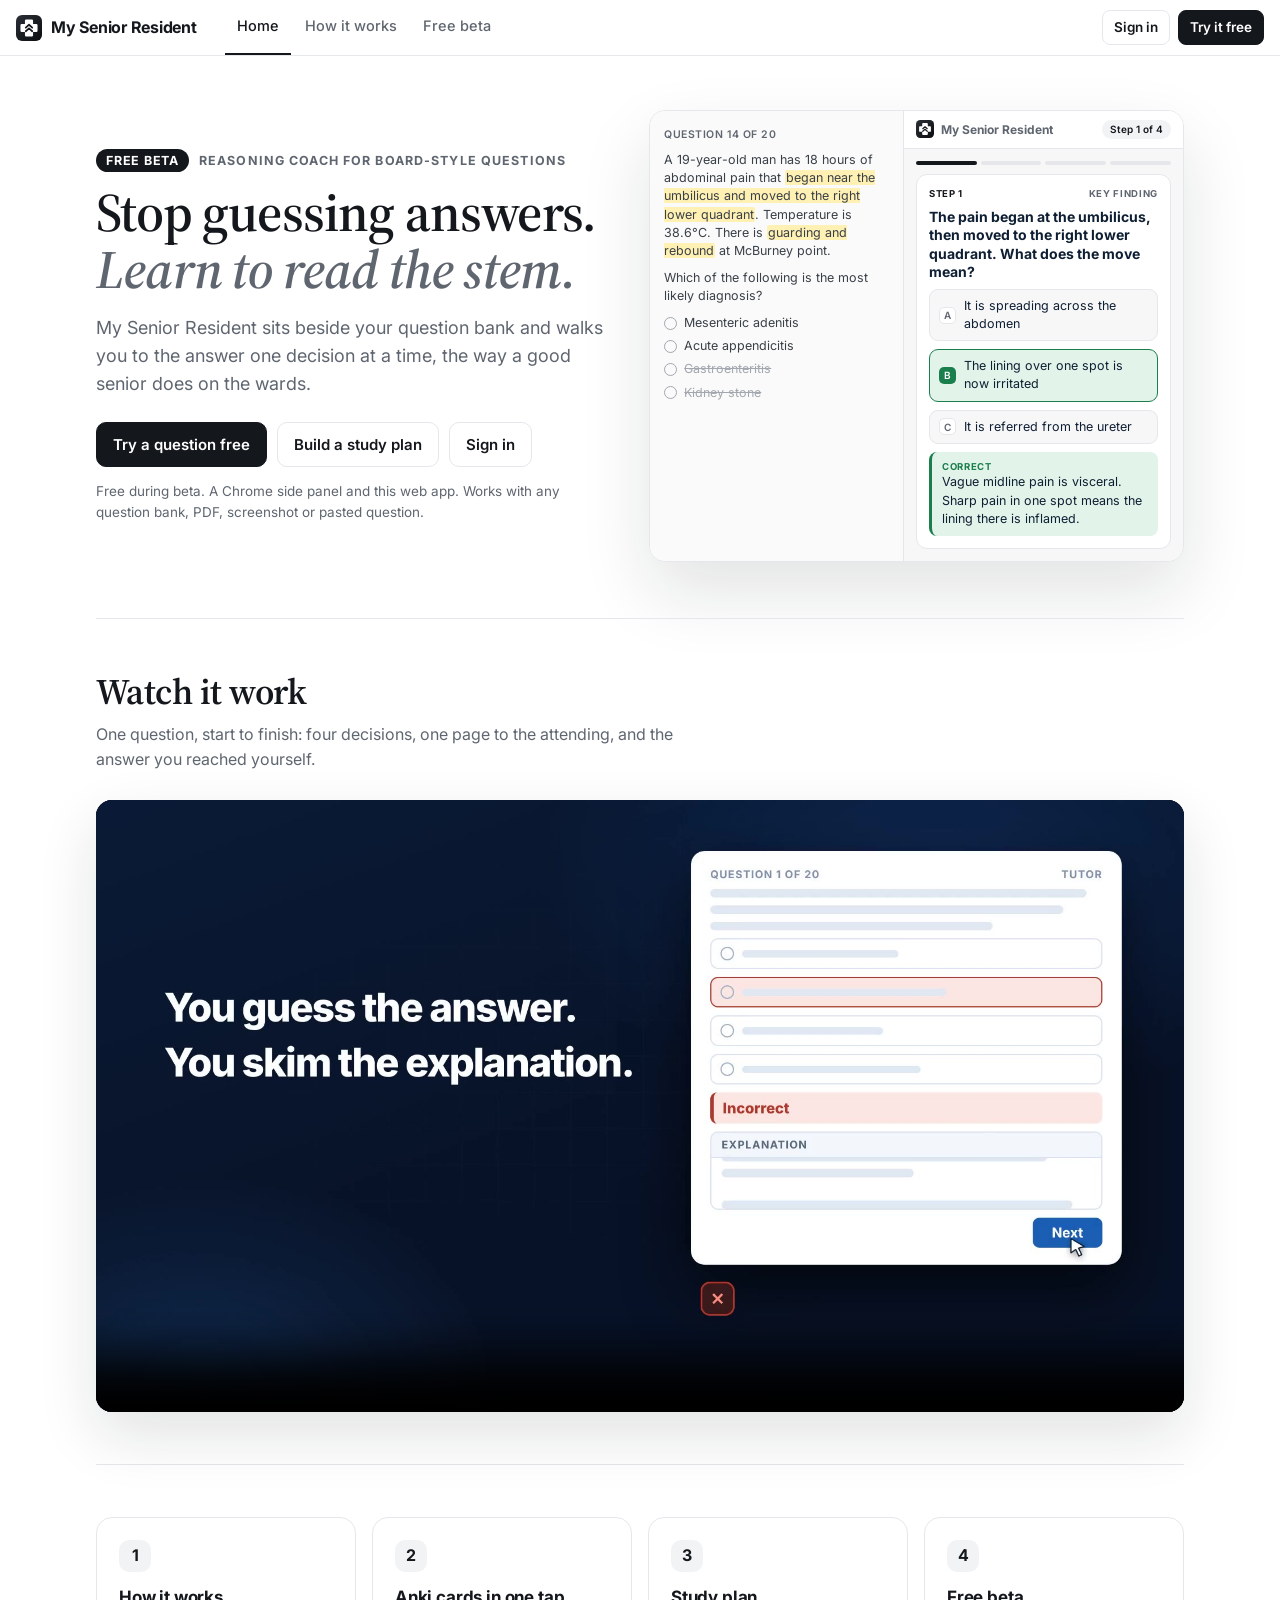
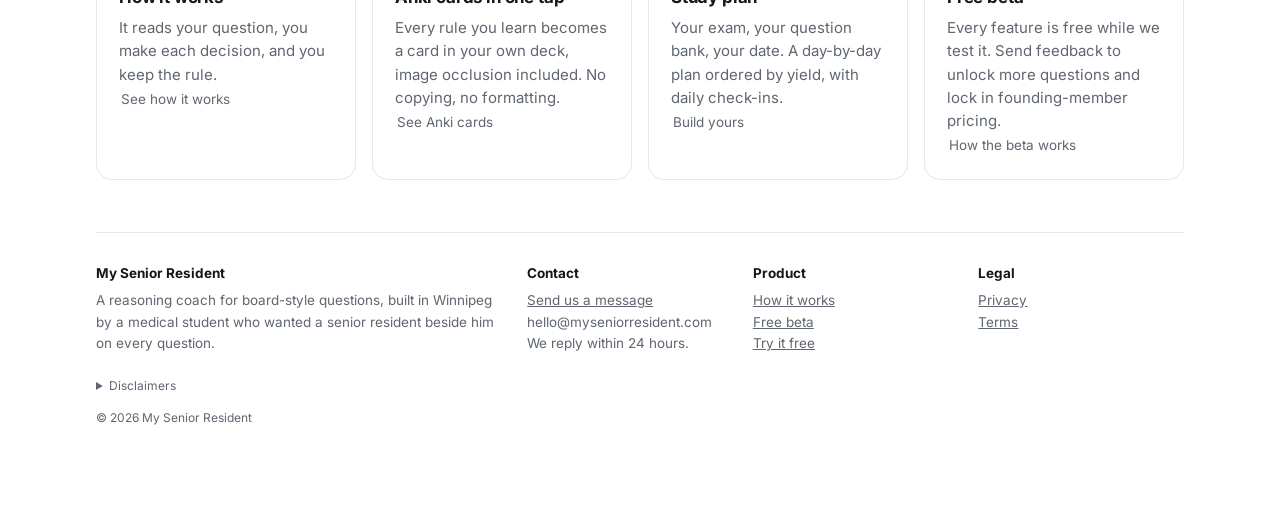
==== commit 3a918362: "Free beta: site, pricing page and in-app plan copy say free beta testing, feedback unlocks questions" ====
--- a/index.html
+++ b/index.html
@@ -11,14 +11,14 @@
 <link rel="icon" href="assets/logo.svg" type="image/svg+xml">
 <link rel="preconnect" href="https://fonts.googleapis.com">
 <link rel="stylesheet" href="https://fonts.googleapis.com/css2?family=Inter:wght@400;500;600;700&family=Source+Serif+4:ital,opsz,wght@0,8..60,600;1,8..60,600&display=swap">
-<link rel="stylesheet" href="app/app.css?v=72">
+<link rel="stylesheet" href="app/app.css?v=76">
 <script>if(location.hash==='#how')location.replace('how.html');else if(/^#(pricing|plans)$/.test(location.hash))location.replace('pricing.html');else if(/^#(coach|plan|exam|stats|try|signin|signup)$/.test(location.hash))location.replace('app/'+location.hash);</script>
 </head>
 <body class="site home landing">
 <header class="top"><a class="brand" href="./"><svg viewBox="0 0 64 64" width="26" height="26" aria-hidden="true"><defs><linearGradient id="lg" x1="0" y1="0" x2="1" y2="1"><stop offset="0" stop-color="#2b2f36"/><stop offset="1" stop-color="#0b0d10"/></linearGradient></defs><rect width="64" height="64" rx="15" fill="url(#lg)"/><path d="M25 11h14a3 3 0 0 1 3 3v8h8a3 3 0 0 1 3 3v14a3 3 0 0 1-3 3h-8v8a3 3 0 0 1-3 3H25a3 3 0 0 1-3-3v-8h-8a3 3 0 0 1-3-3V25a3 3 0 0 1 3-3h8v-8a3 3 0 0 1 3-3z" fill="#fff"/><path d="M24 31l8-7 8 7M24 40l8-7 8 7" fill="none" stroke="#14171c" stroke-width="4.2" stroke-linecap="round" stroke-linejoin="round"/></svg><span>My Senior Resident</span></a>
-<nav class="sitetabs" aria-label="Site"><a href="./" class="on">Home</a><a href="how.html">How it works</a><a href="pricing.html">Pricing</a></nav><span class="spacer"></span>
+<nav class="sitetabs" aria-label="Site"><a href="./" class="on">Home</a><a href="how.html">How it works</a><a href="pricing.html">Free beta</a></nav><span class="spacer"></span>
 <nav class="lnav"><a class="btn ghost sm" href="app/#signin">Sign in</a><a class="btn sm" href="app/#try">Try it free</a></nav></header>
-<div class="wrap"><div id="stage"><div class="hm"><section class="hm-hero"><div><p class="hm-eye">Reasoning coach for board-style questions</p><h1>Stop guessing answers. <em>Learn to read the stem.</em></h1><p class="hm-lede">My Senior Resident sits beside your question bank and walks you to the answer one decision at a time, the way a good senior does on the wards.</p><div class="hm-cta"><a href="app/#try" class="btn">Try a question free</a><a href="app/#plan" class="btn ghost">Build a study plan</a><a href="app/#signin" class="btn ghost">Sign in</a></div><p class="hm-fine">Free to start. A Chrome side panel and this web app. Works with any question bank, PDF, screenshot or pasted question.</p></div><div class="hm-mock" aria-hidden="true"><div class="q"><span class="bar2">Question 14 of 20</span><p>A 19-year-old man has 18 hours of abdominal pain that <mark>began near the umbilicus and moved to the right lower quadrant</mark>. Temperature is 38.6°C. There is <mark>guarding and rebound</mark> at McBurney point.</p><p>Which of the following is the most likely diagnosis?</p><ol><li>Mesenteric adenitis</li><li>Acute appendicitis</li><li class="out">Gastroenteritis</li><li class="out">Kidney stone</li></ol></div><div class="p"><div class="ph"><svg viewBox="0 0 64 64" width="26" height="26" aria-hidden="true"><defs><linearGradient id="lg" x1="0" y1="0" x2="1" y2="1"><stop offset="0" stop-color="#2b2f36"></stop><stop offset="1" stop-color="#0b0d10"></stop></linearGradient></defs><rect width="64" height="64" rx="15" fill="url(#lg)"></rect><path d="M25 11h14a3 3 0 0 1 3 3v8h8a3 3 0 0 1 3 3v14a3 3 0 0 1-3 3h-8v8a3 3 0 0 1-3 3H25a3 3 0 0 1-3-3v-8h-8a3 3 0 0 1-3-3V25a3 3 0 0 1 3-3h8v-8a3 3 0 0 1 3-3z" fill="#fff"></path><path d="M24 31l8-7 8 7M24 40l8-7 8 7" fill="none" stroke="#14171c" stroke-width="4.2" stroke-linecap="round" stroke-linejoin="round"></path></svg>My Senior Resident<span>Step 1 of 4</span></div><div class="pb"><div class="prog"><i class="n"></i><i></i><i></i><i></i></div><div class="cd"><div class="st">Step 1 <b>Key finding</b></div><h4>The pain began at the umbilicus, then moved to the right lower quadrant. What does the move mean?</h4><div class="o"><kbd>A</kbd>It is spreading across the abdomen</div><div class="o g"><kbd>B</kbd>The lining over one spot is now irritated</div><div class="o"><kbd>C</kbd>It is referred from the ureter</div><div class="fbk"><b>Correct</b>Vague midline pain is visceral. Sharp pain in one spot means the lining there is inflamed.</div></div></div></div></div></section><section class="hm-sec hm-vid"><div class="hm-vidhd"><h2>Watch it work</h2><p class="hm-sub">One question, start to finish: four decisions, one page to the attending, and the answer you reached yourself.</p></div><div class="hm-video"><video controls="" playsinline="" preload="none" poster="assets/promo-poster.jpg" src="assets/promo.mp4?v=2"></video></div></section><section class="hm-sec"><div class="hm-steps hm-links"><div><h3>How it works</h3><p>It reads your question, you make each decision, and you keep the rule.</p><a href="how.html" class="lnk">See how it works</a></div><div><h3>Anki cards in one tap</h3><p>Every rule you learn becomes a card in your own deck, image occlusion included. No copying, no formatting.</p><a href="how.html" class="lnk">See Anki cards</a></div><div><h3>Study plan</h3><p>Your exam, your question bank, your date. A day-by-day plan ordered by yield, with daily check-ins.</p><a href="app/#plan" class="lnk">Build yours</a></div><div><h3>Pricing</h3><p>Free to start. Resident is $20 a month with a 7-day free trial.</p><a href="pricing.html" class="lnk">Compare plans</a></div></div></section><footer class="hm-foot"><div class="hf-grid"><div><b>My Senior Resident</b><p>A reasoning coach for board-style questions, built in Winnipeg by a medical student who wanted a senior resident beside him on every question.</p></div><div><b>Contact</b><p><a href="app/#help">Send us a message</a><br>hello@myseniorresident.com<br>We reply within 24 hours.</p></div><div><b>Product</b><p><a href="how.html">How it works</a><br><a href="pricing.html">Pricing</a><br><a href="app/#try">Try it free</a></p></div><div><b>Legal</b><p><a href="privacy.html" target="_blank" rel="noopener">Privacy</a><br><a href="terms.html" target="_blank" rel="noopener">Terms</a></p></div></div><details class="hf-legal"><summary>Disclaimers</summary><p>A study aid for students. Not medical advice. Independent, and not affiliated with or endorsed by any question bank, publisher or exam body. UWorld, AMBOSS, NBME, USMLE, MCCQE, TrueLearn, Kaplan and other names belong to their owners and are used only to describe compatibility. Anki is a trademark of Ankitects Pty Ltd. My Senior Resident is not affiliated with Anki, AnkiWeb, AnkiConnect or AnKing. Each question bank sets its own terms of use, and you are responsible for following them. My Senior Resident never copies, stores or shares question bank content.</p></details><p class="hf-copy">© 2026 My Senior Resident</p></footer></div></div></div>
+<div class="wrap"><div id="stage"><div class="hm"><section class="hm-hero"><div><p class="hm-eye"><span class="hm-beta">Free beta</span> Reasoning coach for board-style questions</p><h1>Stop guessing answers. <em>Learn to read the stem.</em></h1><p class="hm-lede">My Senior Resident sits beside your question bank and walks you to the answer one decision at a time, the way a good senior does on the wards.</p><div class="hm-cta"><a href="app/#try" class="btn">Try a question free</a><a href="app/#plan" class="btn ghost">Build a study plan</a><a href="app/#signin" class="btn ghost">Sign in</a></div><p class="hm-fine">Free during beta. A Chrome side panel and this web app. Works with any question bank, PDF, screenshot or pasted question.</p></div><div class="hm-mock" aria-hidden="true"><div class="q"><span class="bar2">Question 14 of 20</span><p>A 19-year-old man has 18 hours of abdominal pain that <mark>began near the umbilicus and moved to the right lower quadrant</mark>. Temperature is 38.6°C. There is <mark>guarding and rebound</mark> at McBurney point.</p><p>Which of the following is the most likely diagnosis?</p><ol><li>Mesenteric adenitis</li><li>Acute appendicitis</li><li class="out">Gastroenteritis</li><li class="out">Kidney stone</li></ol></div><div class="p"><div class="ph"><svg viewBox="0 0 64 64" width="26" height="26" aria-hidden="true"><defs><linearGradient id="lg" x1="0" y1="0" x2="1" y2="1"><stop offset="0" stop-color="#2b2f36"></stop><stop offset="1" stop-color="#0b0d10"></stop></linearGradient></defs><rect width="64" height="64" rx="15" fill="url(#lg)"></rect><path d="M25 11h14a3 3 0 0 1 3 3v8h8a3 3 0 0 1 3 3v14a3 3 0 0 1-3 3h-8v8a3 3 0 0 1-3 3H25a3 3 0 0 1-3-3v-8h-8a3 3 0 0 1-3-3V25a3 3 0 0 1 3-3h8v-8a3 3 0 0 1 3-3z" fill="#fff"></path><path d="M24 31l8-7 8 7M24 40l8-7 8 7" fill="none" stroke="#14171c" stroke-width="4.2" stroke-linecap="round" stroke-linejoin="round"></path></svg>My Senior Resident<span>Step 1 of 4</span></div><div class="pb"><div class="prog"><i class="n"></i><i></i><i></i><i></i></div><div class="cd"><div class="st">Step 1 <b>Key finding</b></div><h4>The pain began at the umbilicus, then moved to the right lower quadrant. What does the move mean?</h4><div class="o"><kbd>A</kbd>It is spreading across the abdomen</div><div class="o g"><kbd>B</kbd>The lining over one spot is now irritated</div><div class="o"><kbd>C</kbd>It is referred from the ureter</div><div class="fbk"><b>Correct</b>Vague midline pain is visceral. Sharp pain in one spot means the lining there is inflamed.</div></div></div></div></div></section><section class="hm-sec hm-vid"><div class="hm-vidhd"><h2>Watch it work</h2><p class="hm-sub">One question, start to finish: four decisions, one page to the attending, and the answer you reached yourself.</p></div><div class="hm-video"><video controls="" playsinline="" preload="none" poster="assets/promo-poster.jpg" src="assets/promo.mp4?v=2"></video></div></section><section class="hm-sec"><div class="hm-steps hm-links"><div><h3>How it works</h3><p>It reads your question, you make each decision, and you keep the rule.</p><a href="how.html" class="lnk">See how it works</a></div><div><h3>Anki cards in one tap</h3><p>Every rule you learn becomes a card in your own deck, image occlusion included. No copying, no formatting.</p><a href="how.html" class="lnk">See Anki cards</a></div><div><h3>Study plan</h3><p>Your exam, your question bank, your date. A day-by-day plan ordered by yield, with daily check-ins.</p><a href="app/#plan" class="lnk">Build yours</a></div><div><h3>Free beta</h3><p>Every feature is free while we test it. Send feedback to unlock more questions and lock in founding-member pricing.</p><a href="pricing.html" class="lnk">How the beta works</a></div></div></section><footer class="hm-foot"><div class="hf-grid"><div><b>My Senior Resident</b><p>A reasoning coach for board-style questions, built in Winnipeg by a medical student who wanted a senior resident beside him on every question.</p></div><div><b>Contact</b><p><a href="app/#help">Send us a message</a><br>hello@myseniorresident.com<br>We reply within 24 hours.</p></div><div><b>Product</b><p><a href="how.html">How it works</a><br><a href="pricing.html">Free beta</a><br><a href="app/#try">Try it free</a></p></div><div><b>Legal</b><p><a href="privacy.html" target="_blank" rel="noopener">Privacy</a><br><a href="terms.html" target="_blank" rel="noopener">Terms</a></p></div></div><details class="hf-legal"><summary>Disclaimers</summary><p>A study aid for students. Not medical advice. Independent, and not affiliated with or endorsed by any question bank, publisher or exam body. UWorld, AMBOSS, NBME, USMLE, MCCQE, TrueLearn, Kaplan and other names belong to their owners and are used only to describe compatibility. Anki is a trademark of Ankitects Pty Ltd. My Senior Resident is not affiliated with Anki, AnkiWeb, AnkiConnect or AnKing. Each question bank sets its own terms of use, and you are responsible for following them. My Senior Resident never copies, stores or shares question bank content.</p></details><p class="hf-copy">© 2026 My Senior Resident</p></footer></div></div></div>
 
 <div class="cm-back" id="cm" hidden><form class="cm" id="cmf" novalidate aria-labelledby="cmh">
 <button type="button" class="cm-x" data-cm-close aria-label="Close">&times;</button>
--- a/app/app.css
+++ b/app/app.css
@@ -102,6 +102,7 @@
 .opt.r-bad{border-color:var(--bad);background:var(--bad-soft)} .opt.r-bad kbd{background:var(--bad)}
 .opt.r-warn{border-color:var(--warn);background:var(--warn-soft)} .opt.r-warn kbd{background:var(--warn)}
 .opt.crossed{opacity:.55} .opt.crossed .t{text-decoration:line-through;color:var(--muted)}
+.opt.sel.crossed{opacity:.85} .opt.sel.r-warn.crossed .t,.opt.sel.r-bad.crossed .t{text-decoration-color:currentColor;color:inherit}
 .opt.ruled .t{text-decoration:line-through;text-decoration-thickness:2px;text-decoration-color:var(--good)}
 .othl{align-self:flex-start;font-size:13.5px;color:var(--muted);background:none;border:0;padding:2px;cursor:pointer}
 .othl:hover,.othl.on{color:var(--fg)}
@@ -373,6 +374,7 @@
 .hm h1 em{font-style:italic;color:#5f6670}
 .hm h2{font-size:clamp(26px,3.4vw,36px);line-height:1.15;letter-spacing:-.02em;margin:0 0 10px;text-wrap:balance}
 .hm h3{font-size:17px;margin:0 0 6px;letter-spacing:-.01em;text-transform:none;color:inherit;font-weight:700}
+.hm-beta{display:inline-block;background:var(--brand);color:var(--brand-fg);border-radius:99px;padding:2px 10px;margin-right:6px;letter-spacing:.06em}
 .hm-eye{font-size:12.5px;font-weight:700;letter-spacing:.09em;text-transform:uppercase;color:#5f6670;margin:0 0 12px}
 .hm-lede{font-size:18px;color:var(--muted);max-width:52ch;margin:0 0 24px}
 .hm-cta{display:flex;gap:10px;flex-wrap:wrap}
@@ -663,3 +665,5 @@
 .sitelinks a{color:var(--muted);text-decoration:none}.sitelinks a:hover{color:var(--fg)}
 @media (max-width:760px){.sitelinks a:not(:first-child){display:none}}
 .acmenu a.acm-link{display:block;padding:8px 12px;color:var(--fg);text-decoration:none;font-size:14px;border-radius:8px}.acmenu a.acm-link:hover{background:var(--raised)}
+
+.hold{margin:0;font-size:13.5px;color:var(--warn);font-weight:500}
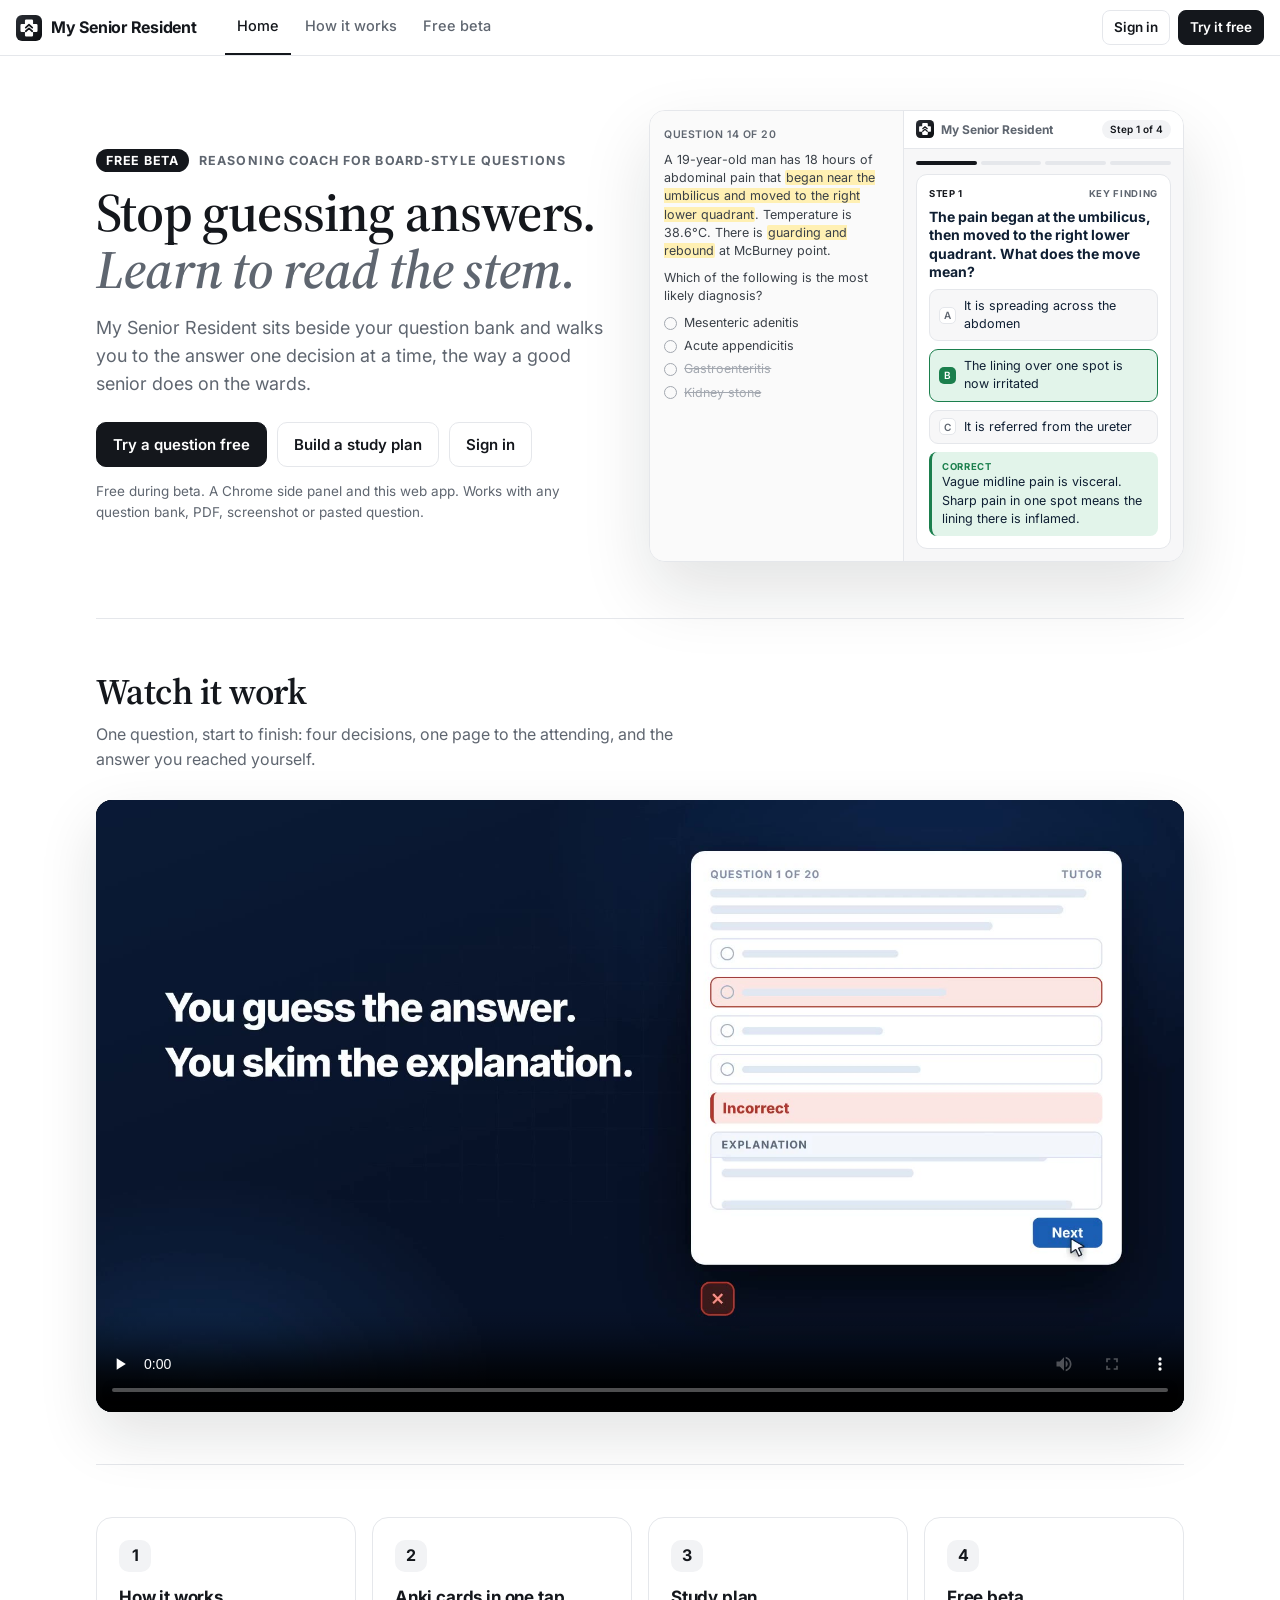
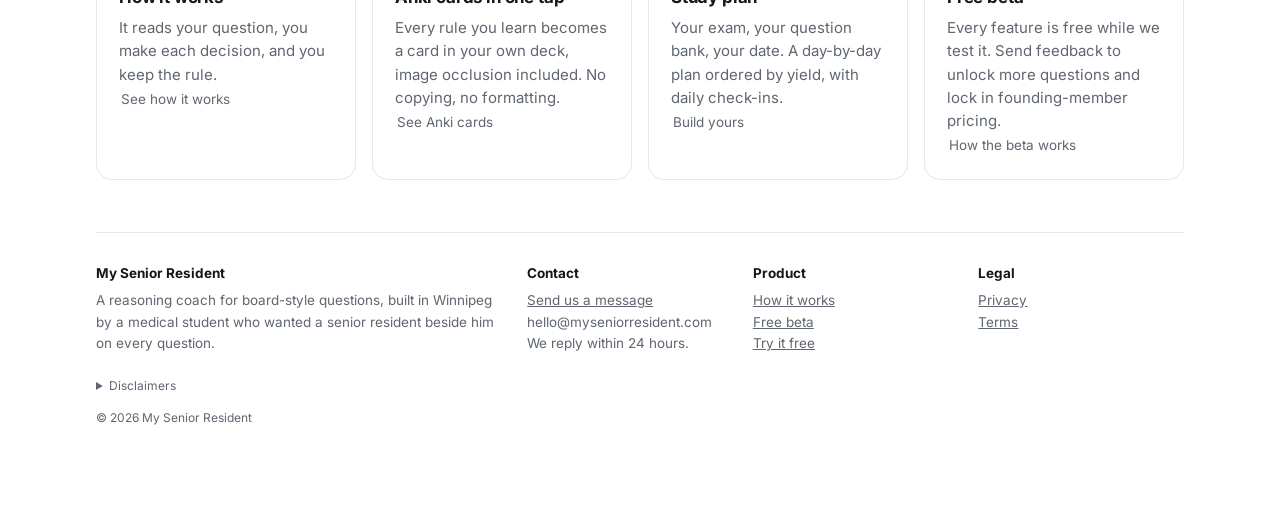
==== commit eaa6cfcb: "Remove question bank and Anki brand names from site, legal pages, app copy and extension; generic no" ====
--- a/index.html
+++ b/index.html
@@ -18,7 +18,7 @@
 <header class="top"><a class="brand" href="./"><svg viewBox="0 0 64 64" width="26" height="26" aria-hidden="true"><defs><linearGradient id="lg" x1="0" y1="0" x2="1" y2="1"><stop offset="0" stop-color="#2b2f36"/><stop offset="1" stop-color="#0b0d10"/></linearGradient></defs><rect width="64" height="64" rx="15" fill="url(#lg)"/><path d="M25 11h14a3 3 0 0 1 3 3v8h8a3 3 0 0 1 3 3v14a3 3 0 0 1-3 3h-8v8a3 3 0 0 1-3 3H25a3 3 0 0 1-3-3v-8h-8a3 3 0 0 1-3-3V25a3 3 0 0 1 3-3h8v-8a3 3 0 0 1 3-3z" fill="#fff"/><path d="M24 31l8-7 8 7M24 40l8-7 8 7" fill="none" stroke="#14171c" stroke-width="4.2" stroke-linecap="round" stroke-linejoin="round"/></svg><span>My Senior Resident</span></a>
 <nav class="sitetabs" aria-label="Site"><a href="./" class="on">Home</a><a href="how.html">How it works</a><a href="pricing.html">Free beta</a></nav><span class="spacer"></span>
 <nav class="lnav"><a class="btn ghost sm" href="app/#signin">Sign in</a><a class="btn sm" href="app/#try">Try it free</a></nav></header>
-<div class="wrap"><div id="stage"><div class="hm"><section class="hm-hero"><div><p class="hm-eye"><span class="hm-beta">Free beta</span> Reasoning coach for board-style questions</p><h1>Stop guessing answers. <em>Learn to read the stem.</em></h1><p class="hm-lede">My Senior Resident sits beside your question bank and walks you to the answer one decision at a time, the way a good senior does on the wards.</p><div class="hm-cta"><a href="app/#try" class="btn">Try a question free</a><a href="app/#plan" class="btn ghost">Build a study plan</a><a href="app/#signin" class="btn ghost">Sign in</a></div><p class="hm-fine">Free during beta. A Chrome side panel and this web app. Works with any question bank, PDF, screenshot or pasted question.</p></div><div class="hm-mock" aria-hidden="true"><div class="q"><span class="bar2">Question 14 of 20</span><p>A 19-year-old man has 18 hours of abdominal pain that <mark>began near the umbilicus and moved to the right lower quadrant</mark>. Temperature is 38.6°C. There is <mark>guarding and rebound</mark> at McBurney point.</p><p>Which of the following is the most likely diagnosis?</p><ol><li>Mesenteric adenitis</li><li>Acute appendicitis</li><li class="out">Gastroenteritis</li><li class="out">Kidney stone</li></ol></div><div class="p"><div class="ph"><svg viewBox="0 0 64 64" width="26" height="26" aria-hidden="true"><defs><linearGradient id="lg" x1="0" y1="0" x2="1" y2="1"><stop offset="0" stop-color="#2b2f36"></stop><stop offset="1" stop-color="#0b0d10"></stop></linearGradient></defs><rect width="64" height="64" rx="15" fill="url(#lg)"></rect><path d="M25 11h14a3 3 0 0 1 3 3v8h8a3 3 0 0 1 3 3v14a3 3 0 0 1-3 3h-8v8a3 3 0 0 1-3 3H25a3 3 0 0 1-3-3v-8h-8a3 3 0 0 1-3-3V25a3 3 0 0 1 3-3h8v-8a3 3 0 0 1 3-3z" fill="#fff"></path><path d="M24 31l8-7 8 7M24 40l8-7 8 7" fill="none" stroke="#14171c" stroke-width="4.2" stroke-linecap="round" stroke-linejoin="round"></path></svg>My Senior Resident<span>Step 1 of 4</span></div><div class="pb"><div class="prog"><i class="n"></i><i></i><i></i><i></i></div><div class="cd"><div class="st">Step 1 <b>Key finding</b></div><h4>The pain began at the umbilicus, then moved to the right lower quadrant. What does the move mean?</h4><div class="o"><kbd>A</kbd>It is spreading across the abdomen</div><div class="o g"><kbd>B</kbd>The lining over one spot is now irritated</div><div class="o"><kbd>C</kbd>It is referred from the ureter</div><div class="fbk"><b>Correct</b>Vague midline pain is visceral. Sharp pain in one spot means the lining there is inflamed.</div></div></div></div></div></section><section class="hm-sec hm-vid"><div class="hm-vidhd"><h2>Watch it work</h2><p class="hm-sub">One question, start to finish: four decisions, one page to the attending, and the answer you reached yourself.</p></div><div class="hm-video"><video controls="" playsinline="" preload="none" poster="assets/promo-poster.jpg" src="assets/promo.mp4?v=2"></video></div></section><section class="hm-sec"><div class="hm-steps hm-links"><div><h3>How it works</h3><p>It reads your question, you make each decision, and you keep the rule.</p><a href="how.html" class="lnk">See how it works</a></div><div><h3>Anki cards in one tap</h3><p>Every rule you learn becomes a card in your own deck, image occlusion included. No copying, no formatting.</p><a href="how.html" class="lnk">See Anki cards</a></div><div><h3>Study plan</h3><p>Your exam, your question bank, your date. A day-by-day plan ordered by yield, with daily check-ins.</p><a href="app/#plan" class="lnk">Build yours</a></div><div><h3>Free beta</h3><p>Every feature is free while we test it. Send feedback to unlock more questions and lock in founding-member pricing.</p><a href="pricing.html" class="lnk">How the beta works</a></div></div></section><footer class="hm-foot"><div class="hf-grid"><div><b>My Senior Resident</b><p>A reasoning coach for board-style questions, built in Winnipeg by a medical student who wanted a senior resident beside him on every question.</p></div><div><b>Contact</b><p><a href="app/#help">Send us a message</a><br>hello@myseniorresident.com<br>We reply within 24 hours.</p></div><div><b>Product</b><p><a href="how.html">How it works</a><br><a href="pricing.html">Free beta</a><br><a href="app/#try">Try it free</a></p></div><div><b>Legal</b><p><a href="privacy.html" target="_blank" rel="noopener">Privacy</a><br><a href="terms.html" target="_blank" rel="noopener">Terms</a></p></div></div><details class="hf-legal"><summary>Disclaimers</summary><p>A study aid for students. Not medical advice. Independent, and not affiliated with or endorsed by any question bank, publisher or exam body. UWorld, AMBOSS, NBME, USMLE, MCCQE, TrueLearn, Kaplan and other names belong to their owners and are used only to describe compatibility. Anki is a trademark of Ankitects Pty Ltd. My Senior Resident is not affiliated with Anki, AnkiWeb, AnkiConnect or AnKing. Each question bank sets its own terms of use, and you are responsible for following them. My Senior Resident never copies, stores or shares question bank content.</p></details><p class="hf-copy">© 2026 My Senior Resident</p></footer></div></div></div>
+<div class="wrap"><div id="stage"><div class="hm"><section class="hm-hero"><div><p class="hm-eye"><span class="hm-beta">Free beta</span> Reasoning coach for board-style questions</p><h1>Stop guessing answers. <em>Learn to read the stem.</em></h1><p class="hm-lede">My Senior Resident sits beside your question bank and walks you to the answer one decision at a time, the way a good senior does on the wards.</p><div class="hm-cta"><a href="app/#try" class="btn">Try a question free</a><a href="app/#plan" class="btn ghost">Build a study plan</a><a href="app/#signin" class="btn ghost">Sign in</a></div><p class="hm-fine">Free during beta. A Chrome side panel and this web app. Works with any question bank, PDF, screenshot or pasted question.</p></div><div class="hm-mock" aria-hidden="true"><div class="q"><span class="bar2">Question 14 of 20</span><p>A 19-year-old man has 18 hours of abdominal pain that <mark>began near the umbilicus and moved to the right lower quadrant</mark>. Temperature is 38.6°C. There is <mark>guarding and rebound</mark> at McBurney point.</p><p>Which of the following is the most likely diagnosis?</p><ol><li>Mesenteric adenitis</li><li>Acute appendicitis</li><li class="out">Gastroenteritis</li><li class="out">Kidney stone</li></ol></div><div class="p"><div class="ph"><svg viewBox="0 0 64 64" width="26" height="26" aria-hidden="true"><defs><linearGradient id="lg" x1="0" y1="0" x2="1" y2="1"><stop offset="0" stop-color="#2b2f36"></stop><stop offset="1" stop-color="#0b0d10"></stop></linearGradient></defs><rect width="64" height="64" rx="15" fill="url(#lg)"></rect><path d="M25 11h14a3 3 0 0 1 3 3v8h8a3 3 0 0 1 3 3v14a3 3 0 0 1-3 3h-8v8a3 3 0 0 1-3 3H25a3 3 0 0 1-3-3v-8h-8a3 3 0 0 1-3-3V25a3 3 0 0 1 3-3h8v-8a3 3 0 0 1 3-3z" fill="#fff"></path><path d="M24 31l8-7 8 7M24 40l8-7 8 7" fill="none" stroke="#14171c" stroke-width="4.2" stroke-linecap="round" stroke-linejoin="round"></path></svg>My Senior Resident<span>Step 1 of 4</span></div><div class="pb"><div class="prog"><i class="n"></i><i></i><i></i><i></i></div><div class="cd"><div class="st">Step 1 <b>Key finding</b></div><h4>The pain began at the umbilicus, then moved to the right lower quadrant. What does the move mean?</h4><div class="o"><kbd>A</kbd>It is spreading across the abdomen</div><div class="o g"><kbd>B</kbd>The lining over one spot is now irritated</div><div class="o"><kbd>C</kbd>It is referred from the ureter</div><div class="fbk"><b>Correct</b>Vague midline pain is visceral. Sharp pain in one spot means the lining there is inflamed.</div></div></div></div></div></section><section class="hm-sec hm-vid"><div class="hm-vidhd"><h2>Watch it work</h2><p class="hm-sub">One question, start to finish: four decisions, one page to the attending, and the answer you reached yourself.</p></div><div class="hm-video"><video controls="" playsinline="" preload="none" poster="assets/promo-poster.jpg" src="assets/promo.mp4?v=2"></video></div></section><section class="hm-sec"><div class="hm-steps hm-links"><div><h3>How it works</h3><p>It reads your question, you make each decision, and you keep the rule.</p><a href="how.html" class="lnk">See how it works</a></div><div><h3>Anki cards in one tap</h3><p>Every rule you learn becomes a card in your own deck, image occlusion included. No copying, no formatting.</p><a href="how.html" class="lnk">See Anki cards</a></div><div><h3>Study plan</h3><p>Your exam, your question bank, your date. A day-by-day plan ordered by yield, with daily check-ins.</p><a href="app/#plan" class="lnk">Build yours</a></div><div><h3>Free beta</h3><p>Every feature is free while we test it. Send feedback to unlock more questions and lock in founding-member pricing.</p><a href="pricing.html" class="lnk">How the beta works</a></div></div></section><footer class="hm-foot"><div class="hf-grid"><div><b>My Senior Resident</b><p>A reasoning coach for board-style questions, built in Winnipeg by a medical student who wanted a senior resident beside him on every question.</p></div><div><b>Contact</b><p><a href="app/#help">Send us a message</a><br>hello@myseniorresident.com<br>We reply within 24 hours.</p></div><div><b>Product</b><p><a href="how.html">How it works</a><br><a href="pricing.html">Free beta</a><br><a href="app/#try">Try it free</a></p></div><div><b>Legal</b><p><a href="privacy.html" target="_blank" rel="noopener">Privacy</a><br><a href="terms.html" target="_blank" rel="noopener">Terms</a></p></div></div><details class="hf-legal"><summary>Disclaimers</summary><p>A study aid for students. Not medical advice. My Senior Resident is an independent product and is not affiliated with, endorsed by or sponsored by any question bank, publisher, flashcard app, medical school or exam body. All trademarks belong to their owners. You are responsible for following the terms of any service you use it with. My Senior Resident never copies, stores or shares question bank content.</p></details><p class="hf-copy">© 2026 My Senior Resident</p></footer></div></div></div>
 
 <div class="cm-back" id="cm" hidden><form class="cm" id="cmf" novalidate aria-labelledby="cmh">
 <button type="button" class="cm-x" data-cm-close aria-label="Close">&times;</button>
